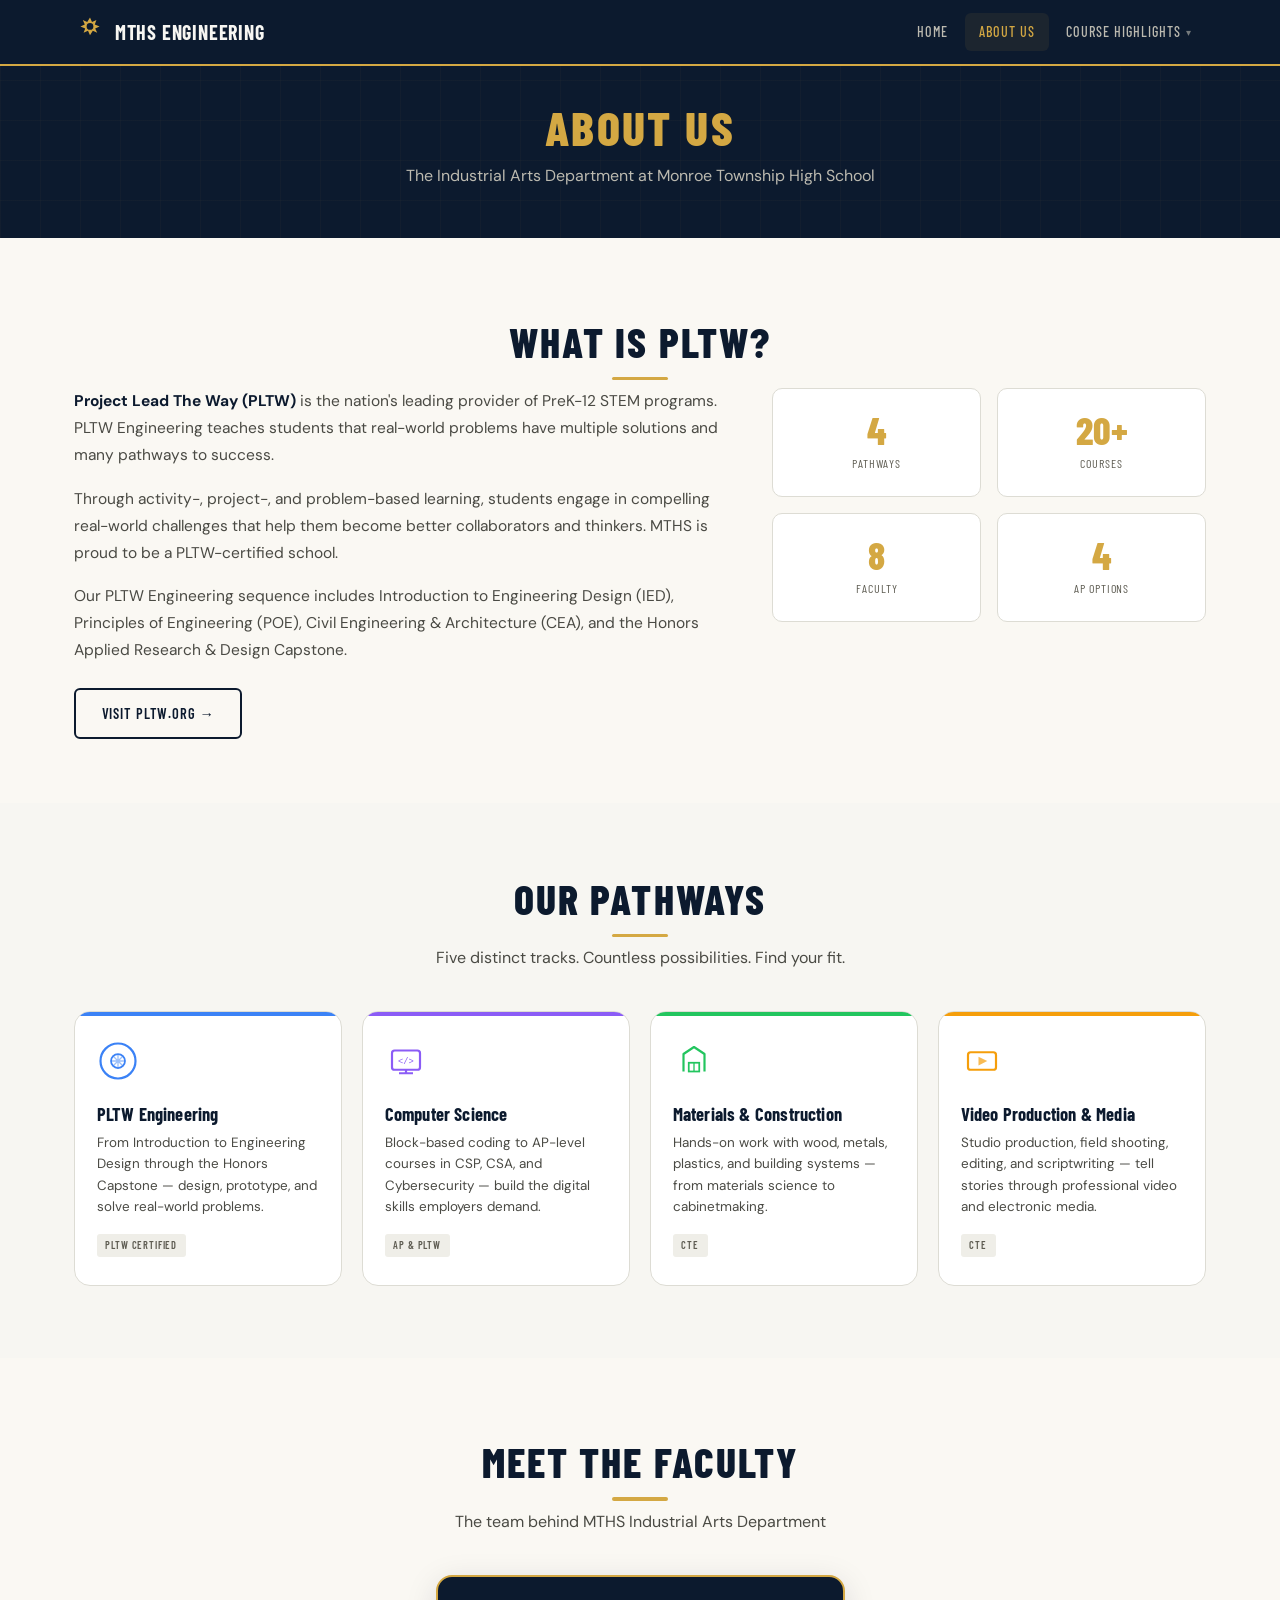
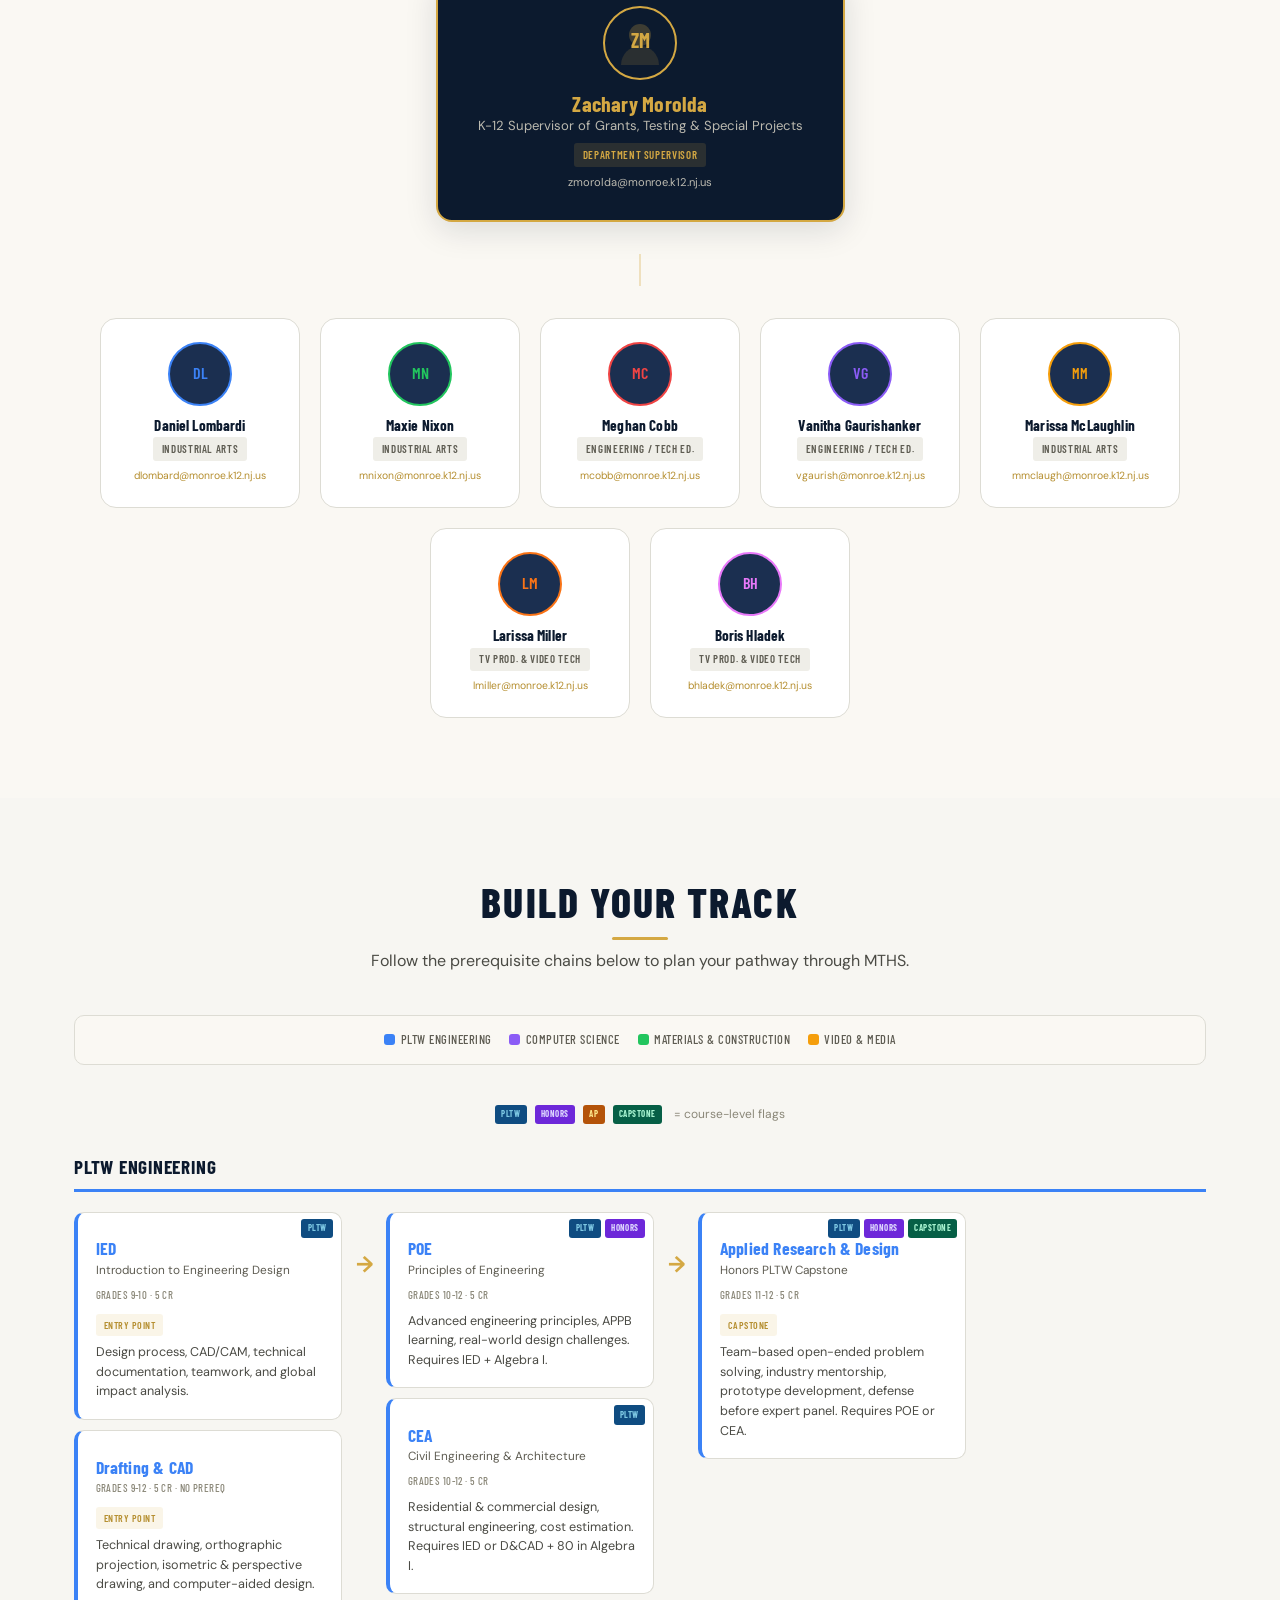
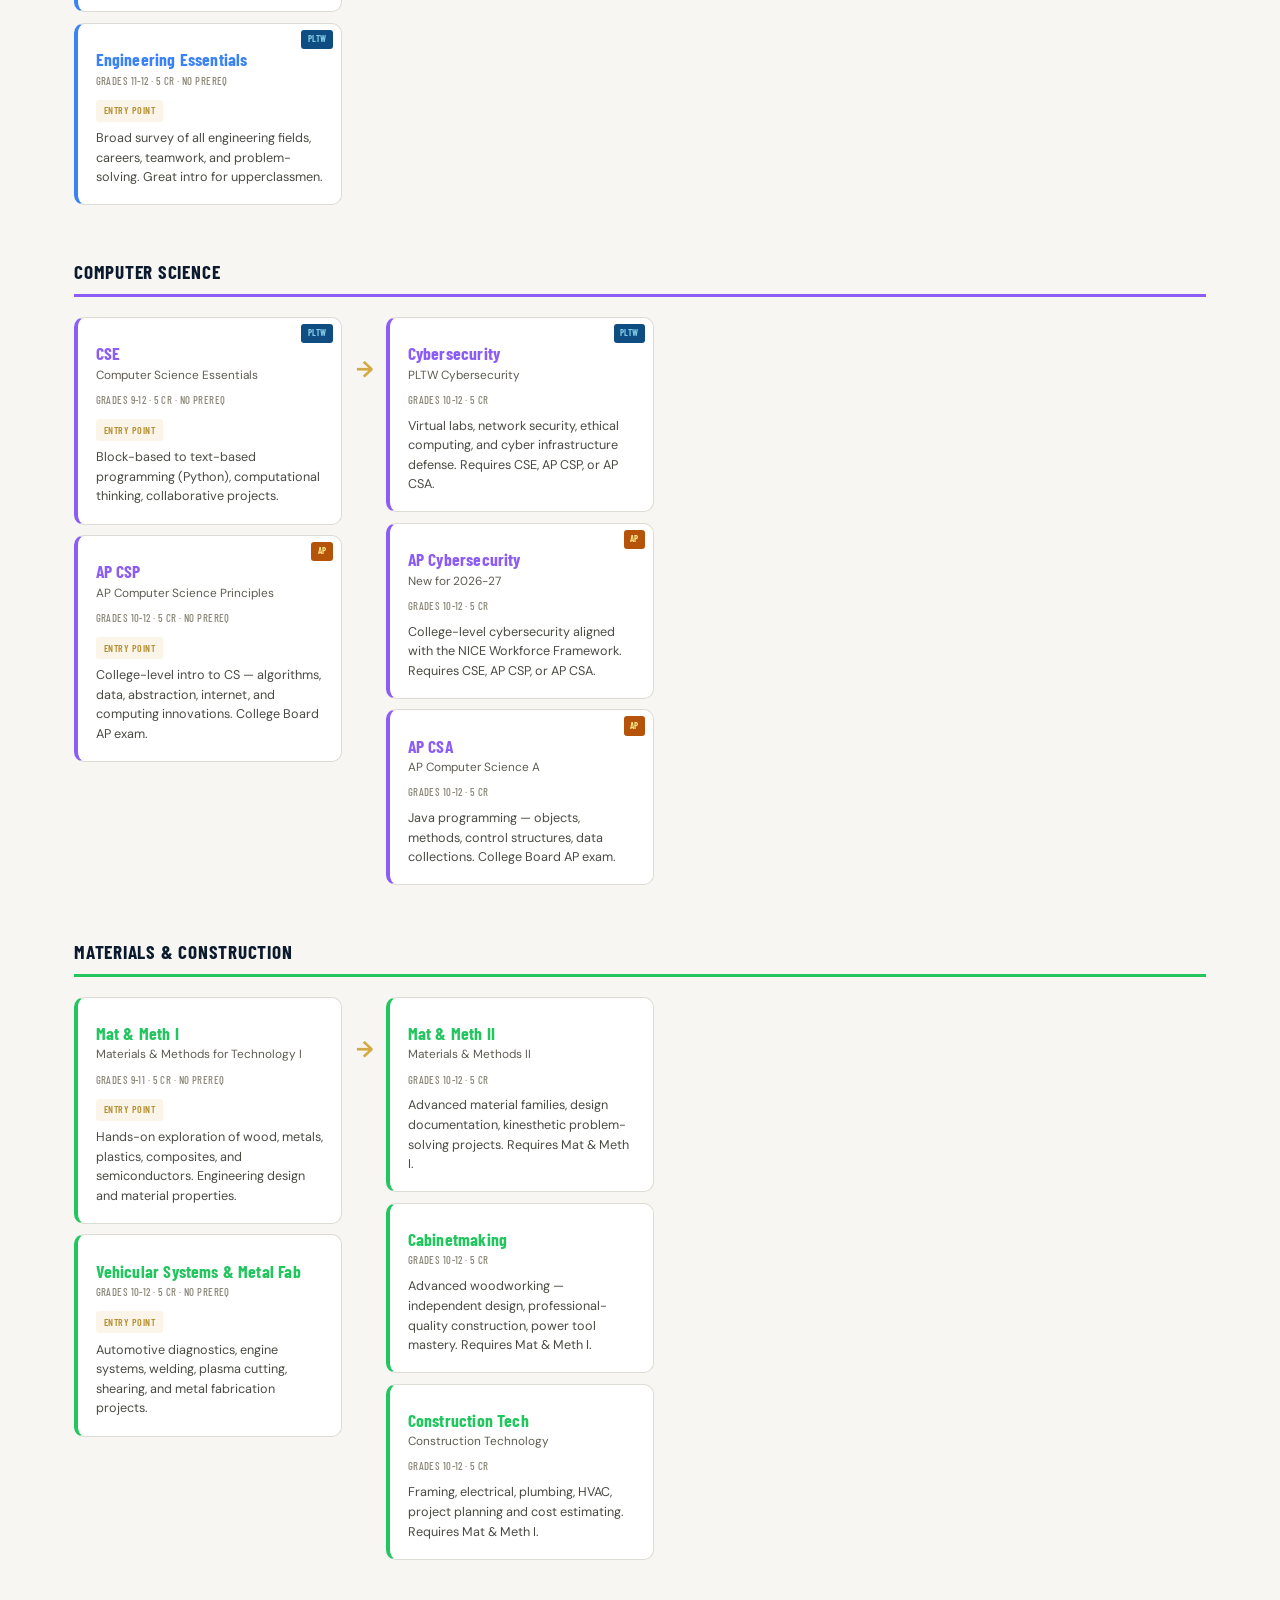
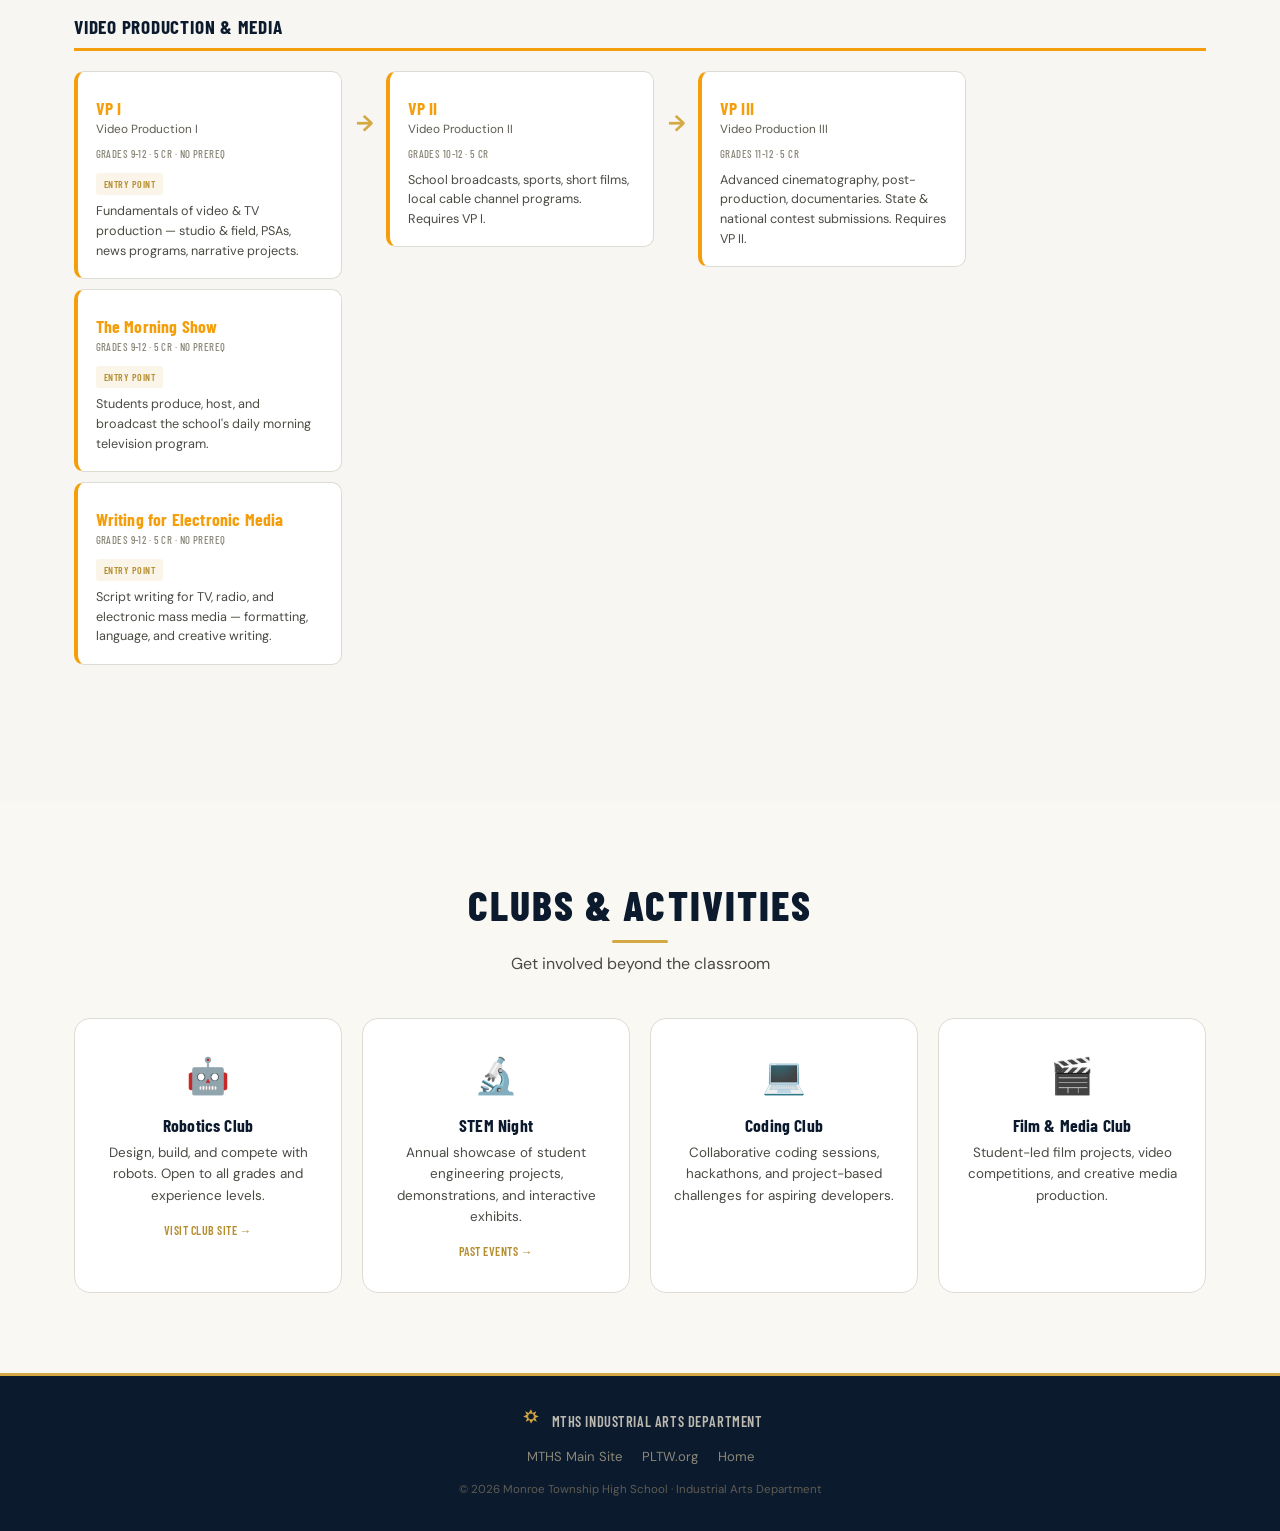
==== about.html @ e0f04384 "Initial upload of Industrial Arts website files Added base HTML pages, CSS styling, and JavaScript f" ====
<!--
═══════════════════════════════════════════════════════════════════
FILE: about.html
PAGE: About Us (Department Information Subpage)
SITE: MTHS Industrial Arts Department

WHAT THIS PAGE CONTAINS:
1. Navigation bar (shared with index.html)
2. Page header banner ("About Us" title on navy background)
3. What is PLTW? — explainer text + 4 stat cards
4. Our Pathways — 4 pathway overview cards
5. Meet the Faculty — supervisor + 7 teachers with emails
6. Build Your Track — course prerequisite flowcharts by pathway
7. Clubs & Activities — 4 club cards with external links
8. Footer (shared with index.html)

CONNECTED FILES:
- style.css — All visual styling
- script.js — Nav toggle, scroll reveal animations
- index.html — Home page (linked from nav)

FACULTY INFO:
Names, titles, and emails are real school staff data.
Avatar initials and border colors are assigned per person.
Zachary Morolda is the department supervisor (top card).

COURSE INFORMATION:
Sourced from the MTHS 2026-27 Program of Studies document.
Organized into 4 pathways: PLTW Engineering, Computer Science,
Materials & Construction, and Video Production & Media.
Each card shows flags (PLTW/Honors/AP/Capstone) at top-right
and "Entry Point" labels inline for introductory courses.
═══════════════════════════════════════════════════════════════════
-->
<!DOCTYPE html>
<html lang="en">
<head>
    <meta charset="UTF-8">
    <meta name="viewport" content="width=device-width, initial-scale=1.0">
    <title>About Us — MTHS Engineering</title>
    <link rel="preconnect" href="https://fonts.googleapis.com">
    <link rel="preconnect" href="https://fonts.gstatic.com" crossorigin>
    <link href="https://fonts.googleapis.com/css2?family=Barlow+Condensed:wght@300;400;500;600;700;800&family=DM+Sans:ital,wght@0,300;0,400;0,500;0,600;0,700;1,400&display=swap" rel="stylesheet">
    <link rel="stylesheet" href="style.css">
</head>
<body>

    <!-- ═══════════ NAVIGATION (same structure as index.html) ═══════════
         "About Us" link has the .active class on this page.
         ════════════════════════════════════════════════════════════════ -->
    <nav class="main-nav" id="navbar">
        <div class="nav-inner">
            <a href="index.html" class="nav-brand">
                <svg class="nav-gear" viewBox="0 0 40 40" width="32" height="32">
                    <path d="M20 2l2.5 5.5 5.5-2.5-2 5.5L32 13l-5.5 2.5L29 21l-5.5-2.5L20 24l-2.5-5.5L12 21l2-5.5L8 13l5.5-2.5L11 5l5.5 2.5z" fill="#d4a843"/>
                    <circle cx="20" cy="13" r="5" fill="#0c1a2e" stroke="#d4a843" stroke-width="1.5"/>
                </svg>
                <span>MTHS Engineering</span>
            </a>
            <div class="nav-links" id="navLinks">
                <a href="index.html" class="nav-link">Home</a>
                <a href="about.html" class="nav-link active">About Us</a>
                <div class="nav-dropdown" id="courseDropdown">
                    <span class="nav-link nav-dropdown-toggle" id="courseDropdownToggle">Course Highlights</span>
                    <div class="nav-dropdown-menu">
                        <div class="nav-dropdown-menu-inner">
                            <a href="ied.html"><div class="dd-icon">IED</div><div class="dd-text"><span>Intro to Engineering Design</span><span>PLTW &middot; Grades 9-10</span></div></a>
                            <a href="poe.html"><div class="dd-icon">POE</div><div class="dd-text"><span>Principles of Engineering</span><span>PLTW &middot; Honors &middot; Grades 10-12</span></div></a>
                            <a href="capstone.html"><div class="dd-icon">CAP</div><div class="dd-text"><span>PLTW Capstone</span><span>Honors &middot; Capstone &middot; Grades 11-12</span></div></a>
                            <a href="apcsp.html"><div class="dd-icon">CSP</div><div class="dd-text"><span>AP Computer Science Principles</span><span>AP &middot; No Prereq &middot; Grades 10-12</span></div></a>
                            <a href="apcyber.html"><div class="dd-icon">CYB</div><div class="dd-text"><span>AP Cybersecurity</span><span>AP &middot; New 2026-27 &middot; Grades 10-12</span></div></a>
                            <a href="vehicular.html"><div class="dd-icon">VEH</div><div class="dd-text"><span>Vehicular Systems &amp; Metal Fab</span><span>No Prereq &middot; Grades 10-12</span></div></a>
                            <a href="morning.html"><div class="dd-icon">TMS</div><div class="dd-text"><span>The Morning Show</span><span>No Prereq &middot; Grades 9-12</span></div></a>
                        </div>
                    </div>
                </div>
            </div>
            <button class="hamburger" id="hamburger" aria-label="Toggle menu">
                <span></span><span></span><span></span>
            </button>
        </div>
    </nav>

    <!-- ═══════════ PAGE HEADER ═══════════
         Navy banner with "About Us" title in gold.
         Blueprint grid texture matches the hero section on index.html.
         padding-top:100px accounts for the fixed navbar height.
         ════════════════════════════════════════════════════════════ -->
    <header class="page-header">
        <h1>About Us</h1>
        <p>The Industrial Arts Department at Monroe Township High School</p>
    </header>

    <!-- ═══════════ WHAT IS PLTW? ═══════════
         Two-column layout:
         - Left: 3 paragraphs explaining PLTW + link to pltw.org
         - Right: 4 stat cards (Pathways, Courses, Faculty, AP Options)
         The stats are manually set — update numbers if offerings change.
         ════════════════════════════════════════════════════════════ -->
    <section class="pltw-section" id="pltw">
        <div class="container">
            <h2 class="section-title">What Is PLTW?</h2>
            <div class="pltw-grid">
                <div class="pltw-text">
                    <p><strong>Project Lead The Way (PLTW)</strong> is the nation's leading provider of PreK-12 STEM programs. PLTW Engineering teaches students that real-world problems have multiple solutions and many pathways to success.</p>
                    <p>Through activity-, project-, and problem-based learning, students engage in compelling real-world challenges that help them become better collaborators and thinkers. MTHS is proud to be a PLTW-certified school.</p>
                    <p>Our PLTW Engineering sequence includes Introduction to Engineering Design (IED), Principles of Engineering (POE), Civil Engineering &amp; Architecture (CEA), and the Honors Applied Research &amp; Design Capstone.</p>
                    <a href="https://www.pltw.org" target="_blank" rel="noopener" class="btn btn-outline-dark" style="margin-top:.5rem">Visit PLTW.org →</a>
                </div>
                <div class="pltw-stats">
                    <div class="stat-card"><div class="stat-number">4</div><div class="stat-label">Pathways</div></div>
                    <div class="stat-card"><div class="stat-number">20+</div><div class="stat-label">Courses</div></div>
                    <div class="stat-card"><div class="stat-number">8</div><div class="stat-label">Faculty</div></div>
                    <div class="stat-card"><div class="stat-number">4</div><div class="stat-label">AP Options</div></div>
                </div>
            </div>
        </div>
    </section>

    <!-- ═══════════ PATHWAYS OVERVIEW ═══════════
         4 cards showing the department's pathway areas.
         Each card has a colored top-border, SVG icon, short description,
         and a tag (PLTW Certified, AP & PLTW, CTE).
         The standalone pathway card was removed — those courses now
         live inside their respective pathway tracks below.
         ════════════════════════════════════════════════════════════ -->
    <section class="pathways-section" id="pathways">
        <div class="container">
            <h2 class="section-title">Our Pathways</h2>
            <p class="section-desc">Five distinct tracks. Countless possibilities. Find your fit.</p>
            <div class="pathway-grid">
                <div class="pathway-card pathway-engineering">
                    <div class="pathway-icon"><svg viewBox="0 0 48 48" width="42" height="42"><circle cx="24" cy="24" r="20" fill="none" stroke="currentColor" stroke-width="2.5"/><path d="M16 24h16M24 16v16M18 18l12 12M30 18L18 30" stroke="currentColor" stroke-width="1.5" opacity=".5"/><circle cx="24" cy="24" r="8" fill="none" stroke="currentColor" stroke-width="2"/></svg></div>
                    <h3>PLTW Engineering</h3>
                    <p>From Introduction to Engineering Design through the Honors Capstone — design, prototype, and solve real-world problems.</p>
                    <span class="pathway-tag">PLTW Certified</span>
                </div>
                <div class="pathway-card pathway-cs">
                    <div class="pathway-icon"><svg viewBox="0 0 48 48" width="42" height="42"><rect x="8" y="12" width="32" height="22" rx="3" fill="none" stroke="currentColor" stroke-width="2.5"/><line x1="16" y1="38" x2="32" y2="38" stroke="currentColor" stroke-width="2.5"/><line x1="24" y1="34" x2="24" y2="38" stroke="currentColor" stroke-width="2.5"/><text x="24" y="27" text-anchor="middle" font-size="10" font-family="monospace" fill="currentColor">&lt;/&gt;</text></svg></div>
                    <h3>Computer Science</h3>
                    <p>Block-based coding to AP-level courses in CSP, CSA, and Cybersecurity — build the digital skills employers demand.</p>
                    <span class="pathway-tag">AP &amp; PLTW</span>
                </div>
                <div class="pathway-card pathway-materials">
                    <div class="pathway-icon"><svg viewBox="0 0 48 48" width="42" height="42"><path d="M12 36V16l12-8 12 8v20" fill="none" stroke="currentColor" stroke-width="2.5" stroke-linejoin="round"/><rect x="18" y="26" width="12" height="10" fill="none" stroke="currentColor" stroke-width="2"/><line x1="24" y1="26" x2="24" y2="36" stroke="currentColor" stroke-width="1.5"/></svg></div>
                    <h3>Materials &amp; Construction</h3>
                    <p>Hands-on work with wood, metals, plastics, and building systems — from materials science to cabinetmaking.</p>
                    <span class="pathway-tag">CTE</span>
                </div>
                <div class="pathway-card pathway-media">
                    <div class="pathway-icon"><svg viewBox="0 0 48 48" width="42" height="42"><rect x="8" y="14" width="32" height="20" rx="3" fill="none" stroke="currentColor" stroke-width="2.5"/><polygon points="20,19 20,29 30,24" fill="currentColor" opacity=".7"/></svg></div>
                    <h3>Video Production &amp; Media</h3>
                    <p>Studio production, field shooting, editing, and scriptwriting — tell stories through professional video and electronic media.</p>
                    <span class="pathway-tag">CTE</span>
                </div>
            </div>
        </div>
    </section>

    <!-- ═══════════ MEET THE FACULTY ═══════════
         Faculty "tree" layout:
         - TOP: Zachary Morolda (Department Supervisor) in a large navy card
         - CONNECTOR: Gold vertical line
         - BOTTOM: 7 teachers in a flex-wrap grid (4 top row, 3 bottom centered)
         
         Each teacher card shows:
         - SVG circle avatar with initials (colored border per person)
         - Full name
         - Teaching area badge (Industrial Arts, Engineering/Tech Ed, etc.)
         - Clickable email address
         
         TO UPDATE: Change the <h3>, faculty-teaches text, email href,
         and avatar initials/stroke color for each teacher card.
         ════════════════════════════════════════════════════════════ -->
    <section class="faculty-section" id="faculty">
        <div class="container">
            <h2 class="section-title">Meet the Faculty</h2>
            <p class="section-desc">The team behind MTHS Industrial Arts Department</p>
            <div class="faculty-tree">
                <div class="faculty-card faculty-lead">
                    <div class="faculty-avatar"><svg viewBox="0 0 76 76" width="76" height="76"><circle cx="38" cy="38" r="36" fill="#0c1a2e" stroke="#d4a843" stroke-width="2"/><circle cx="38" cy="30" r="11" fill="#d4a843" opacity=".25"/><path d="M19 60a19 19 0 0 1 38 0" fill="#d4a843" opacity=".15"/><text x="38" y="43" text-anchor="middle" font-size="20" font-family="Barlow Condensed" font-weight="700" fill="#d4a843">ZM</text></svg></div>
                    <h3>Zachary Morolda</h3>
                    <span class="faculty-role">K-12 Supervisor of Grants, Testing &amp; Special Projects</span>
                    <span class="faculty-teaches">Department Supervisor</span>
                    <a href="mailto:zmorolda@monroe.k12.nj.us" class="faculty-email">zmorolda@monroe.k12.nj.us</a>
                </div>
                <div class="faculty-connector"></div>
                <div class="faculty-grid">
                    <div class="faculty-card">
                        <div class="faculty-avatar"><svg viewBox="0 0 66 66" width="66" height="66"><circle cx="33" cy="33" r="31" fill="#1b2f50" stroke="#3b82f6" stroke-width="2"/><text x="33" y="38" text-anchor="middle" font-size="16" font-family="Barlow Condensed" font-weight="600" fill="#3b82f6">DL</text></svg></div>
                        <h3>Daniel Lombardi</h3>
                        <span class="faculty-teaches">Industrial Arts</span>
                        <a href="mailto:dlombard@monroe.k12.nj.us" class="faculty-email">dlombard@monroe.k12.nj.us</a>
                    </div>
                    <div class="faculty-card">
                        <div class="faculty-avatar"><svg viewBox="0 0 66 66" width="66" height="66"><circle cx="33" cy="33" r="31" fill="#1b2f50" stroke="#22c55e" stroke-width="2"/><text x="33" y="38" text-anchor="middle" font-size="16" font-family="Barlow Condensed" font-weight="600" fill="#22c55e">MN</text></svg></div>
                        <h3>Maxie Nixon</h3>
                        <span class="faculty-teaches">Industrial Arts</span>
                        <a href="mailto:mnixon@monroe.k12.nj.us" class="faculty-email">mnixon@monroe.k12.nj.us</a>
                    </div>
                    <div class="faculty-card">
                        <div class="faculty-avatar"><svg viewBox="0 0 66 66" width="66" height="66"><circle cx="33" cy="33" r="31" fill="#1b2f50" stroke="#ef4444" stroke-width="2"/><text x="33" y="38" text-anchor="middle" font-size="16" font-family="Barlow Condensed" font-weight="600" fill="#ef4444">MC</text></svg></div>
                        <h3>Meghan Cobb</h3>
                        <span class="faculty-teaches">Engineering / Tech Ed.</span>
                        <a href="mailto:mcobb@monroe.k12.nj.us" class="faculty-email">mcobb@monroe.k12.nj.us</a>
                    </div>
                    <div class="faculty-card">
                        <div class="faculty-avatar"><svg viewBox="0 0 66 66" width="66" height="66"><circle cx="33" cy="33" r="31" fill="#1b2f50" stroke="#8b5cf6" stroke-width="2"/><text x="33" y="38" text-anchor="middle" font-size="16" font-family="Barlow Condensed" font-weight="600" fill="#8b5cf6">VG</text></svg></div>
                        <h3>Vanitha Gaurishanker</h3>
                        <span class="faculty-teaches">Engineering / Tech Ed.</span>
                        <a href="mailto:vgaurish@monroe.k12.nj.us" class="faculty-email">vgaurish@monroe.k12.nj.us</a>
                    </div>
                    <div class="faculty-card">
                        <div class="faculty-avatar"><svg viewBox="0 0 66 66" width="66" height="66"><circle cx="33" cy="33" r="31" fill="#1b2f50" stroke="#f59e0b" stroke-width="2"/><text x="33" y="38" text-anchor="middle" font-size="14" font-family="Barlow Condensed" font-weight="600" fill="#f59e0b">MM</text></svg></div>
                        <h3>Marissa McLaughlin</h3>
                        <span class="faculty-teaches">Industrial Arts</span>
                        <a href="mailto:mmclaugh@monroe.k12.nj.us" class="faculty-email">mmclaugh@monroe.k12.nj.us</a>
                    </div>
                    <div class="faculty-card">
                        <div class="faculty-avatar"><svg viewBox="0 0 66 66" width="66" height="66"><circle cx="33" cy="33" r="31" fill="#1b2f50" stroke="#f97316" stroke-width="2"/><text x="33" y="38" text-anchor="middle" font-size="16" font-family="Barlow Condensed" font-weight="600" fill="#f97316">LM</text></svg></div>
                        <h3>Larissa Miller</h3>
                        <span class="faculty-teaches">TV Prod. &amp; Video Tech</span>
                        <a href="mailto:lmiller@monroe.k12.nj.us" class="faculty-email">lmiller@monroe.k12.nj.us</a>
                    </div>
                    <div class="faculty-card">
                        <div class="faculty-avatar"><svg viewBox="0 0 66 66" width="66" height="66"><circle cx="33" cy="33" r="31" fill="#1b2f50" stroke="#e879f9" stroke-width="2"/><text x="33" y="38" text-anchor="middle" font-size="16" font-family="Barlow Condensed" font-weight="600" fill="#e879f9">BH</text></svg></div>
                        <h3>Boris Hladek</h3>
                        <span class="faculty-teaches">TV Prod. &amp; Video Tech</span>
                        <a href="mailto:bhladek@monroe.k12.nj.us" class="faculty-email">bhladek@monroe.k12.nj.us</a>
                    </div>
                </div>
            </div>
        </div>
    </section>

    <!-- ═══════════ CLASSES / BUILD YOUR TRACK ═══════════
         Course prerequisite flowcharts organized by pathway.
         
         STRUCTURE PER PATHWAY:
         .track-section > .track-title + .track-flow
         Inside .track-flow: course-cards and flow-arrows (→) arranged
         left-to-right showing the prerequisite chain.
         .course-card-group stacks multiple cards vertically when
         several courses branch from the same prerequisite.
         
         CARD ANATOMY:
         - .cc-flags (top-right): PLTW / Honors / AP / Capstone badges
         - h4: Course abbreviation (IED, POE, CSE, etc.)
         - .cc-full: Full course name
         - .cc-meta: Grade level, credits, prerequisite info
         - .cc-level: "Entry Point" or "Capstone" inline label
         - .cc-desc: Course description paragraph
         
         COLOR CODING:
         .cc-blue = PLTW Engineering pathway
         .cc-purple = Computer Science pathway
         .cc-green = Materials & Construction pathway
         .cc-orange = Video & Media pathway
         
         IMPORTANT NOTES:
         - AP CSP is listed as an Entry Point (no prereq required)
         - Drafting & CAD and Engineering Essentials are in the
           Engineering pathway as no-prereq entry points
         - Vehicular Systems is in Materials & Construction as no-prereq
         - Morning Show and Writing for Electronic Media are in Video
         
         LEGEND: The flag-legend div at the top explains the badge colors.
         FLOWCHART LEGEND: Shows pathway color coding.
         ════════════════════════════════════════════════════════════ -->
    <section class="classes-section" id="classes">
        <div class="container">
            <h2 class="section-title">Build Your Track</h2>
            <p class="section-desc">Follow the prerequisite chains below to plan your pathway through MTHS.</p>

            <div class="flowchart-legend">
                <span class="legend-item"><span class="legend-dot" style="background:var(--accent-blue)"></span> PLTW Engineering</span>
                <span class="legend-item"><span class="legend-dot" style="background:var(--accent-purple)"></span> Computer Science</span>
                <span class="legend-item"><span class="legend-dot" style="background:var(--accent-green)"></span> Materials &amp; Construction</span>
                <span class="legend-item"><span class="legend-dot" style="background:var(--accent-orange)"></span> Video &amp; Media</span>
            </div>
            <div class="flag-legend">
                <span class="flag flag-pltw">PLTW</span>
                <span class="flag flag-honors">Honors</span>
                <span class="flag flag-ap">AP</span>
                <span class="flag flag-capstone">Capstone</span>
                <span style="font-size:.75rem;color:var(--gray-400);margin-left:.25rem">= course-level flags</span>
            </div>

            <!-- ──── PLTW ENGINEERING ──── -->
            <div class="track-section">
                <h3 class="track-title" style="border-color:var(--accent-blue)">PLTW Engineering</h3>
                <div class="track-flow">
                    <div class="course-card-group">
                        <div class="course-card cc-blue">
                            <div class="cc-flags"><span class="flag flag-pltw">PLTW</span></div>
                            <h4>IED</h4>
                            <span class="cc-full">Introduction to Engineering Design</span>
                            <span class="cc-meta">Grades 9-10 &middot; 5 Cr</span>
                            <span class="cc-level cc-level-entry">Entry Point</span>
                            <p class="cc-desc">Design process, CAD/CAM, technical documentation, teamwork, and global impact analysis.</p>
                        </div>
                        <div class="course-card cc-blue">
                            <h4>Drafting &amp; CAD</h4>
                            <span class="cc-meta">Grades 9-12 &middot; 5 Cr &middot; No Prereq</span>
                            <span class="cc-level cc-level-entry">Entry Point</span>
                            <p class="cc-desc">Technical drawing, orthographic projection, isometric &amp; perspective drawing, and computer-aided design.</p>
                        </div>
                        <div class="course-card cc-blue">
                            <div class="cc-flags"><span class="flag flag-pltw">PLTW</span></div>
                            <h4>Engineering Essentials</h4>
                            <span class="cc-meta">Grades 11-12 &middot; 5 Cr &middot; No Prereq</span>
                            <span class="cc-level cc-level-entry">Entry Point</span>
                            <p class="cc-desc">Broad survey of all engineering fields, careers, teamwork, and problem-solving. Great intro for upperclassmen.</p>
                        </div>
                    </div>
                    <div class="flow-arrow">&rarr;</div>
                    <div class="course-card-group">
                        <div class="course-card cc-blue">
                            <div class="cc-flags"><span class="flag flag-pltw">PLTW</span><span class="flag flag-honors">Honors</span></div>
                            <h4>POE</h4>
                            <span class="cc-full">Principles of Engineering</span>
                            <span class="cc-meta">Grades 10-12 &middot; 5 Cr</span>
                            <p class="cc-desc">Advanced engineering principles, APPB learning, real-world design challenges. Requires IED + Algebra I.</p>
                        </div>
                        <div class="course-card cc-blue">
                            <div class="cc-flags"><span class="flag flag-pltw">PLTW</span></div>
                            <h4>CEA</h4>
                            <span class="cc-full">Civil Engineering &amp; Architecture</span>
                            <span class="cc-meta">Grades 10-12 &middot; 5 Cr</span>
                            <p class="cc-desc">Residential &amp; commercial design, structural engineering, cost estimation. Requires IED or D&amp;CAD + 80 in Algebra I.</p>
                        </div>
                    </div>
                    <div class="flow-arrow">&rarr;</div>
                    <div class="course-card cc-blue">
                        <div class="cc-flags"><span class="flag flag-pltw">PLTW</span><span class="flag flag-honors">Honors</span><span class="flag flag-capstone">Capstone</span></div>
                        <h4>Applied Research &amp; Design</h4>
                        <span class="cc-full">Honors PLTW Capstone</span>
                        <span class="cc-meta">Grades 11-12 &middot; 5 Cr</span>
                        <span class="cc-level cc-level-entry">Capstone</span>
                        <p class="cc-desc">Team-based open-ended problem solving, industry mentorship, prototype development, defense before expert panel. Requires POE or CEA.</p>
                    </div>
                </div>
            </div>

            <!-- ──── COMPUTER SCIENCE ──── -->
            <div class="track-section">
                <h3 class="track-title" style="border-color:var(--accent-purple)">Computer Science</h3>
                <div class="track-flow">
                    <div class="course-card-group">
                        <div class="course-card cc-purple">
                            <div class="cc-flags"><span class="flag flag-pltw">PLTW</span></div>
                            <h4>CSE</h4>
                            <span class="cc-full">Computer Science Essentials</span>
                            <span class="cc-meta">Grades 9-12 &middot; 5 Cr &middot; No Prereq</span>
                            <span class="cc-level cc-level-entry">Entry Point</span>
                            <p class="cc-desc">Block-based to text-based programming (Python), computational thinking, collaborative projects.</p>
                        </div>
                        <div class="course-card cc-purple">
                            <div class="cc-flags"><span class="flag flag-ap">AP</span></div>
                            <h4>AP CSP</h4>
                            <span class="cc-full">AP Computer Science Principles</span>
                            <span class="cc-meta">Grades 10-12 &middot; 5 Cr &middot; No Prereq</span>
                            <span class="cc-level cc-level-entry">Entry Point</span>
                            <p class="cc-desc">College-level intro to CS — algorithms, data, abstraction, internet, and computing innovations. College Board AP exam.</p>
                        </div>
                    </div>
                    <div class="flow-arrow">&rarr;</div>
                    <div class="course-card-group">
                        <div class="course-card cc-purple">
                            <div class="cc-flags"><span class="flag flag-pltw">PLTW</span></div>
                            <h4>Cybersecurity</h4>
                            <span class="cc-full">PLTW Cybersecurity</span>
                            <span class="cc-meta">Grades 10-12 &middot; 5 Cr</span>
                            <p class="cc-desc">Virtual labs, network security, ethical computing, and cyber infrastructure defense. Requires CSE, AP CSP, or AP CSA.</p>
                        </div>
                        <div class="course-card cc-purple">
                            <div class="cc-flags"><span class="flag flag-ap">AP</span></div>
                            <h4>AP Cybersecurity</h4>
                            <span class="cc-full">New for 2026-27</span>
                            <span class="cc-meta">Grades 10-12 &middot; 5 Cr</span>
                            <p class="cc-desc">College-level cybersecurity aligned with the NICE Workforce Framework. Requires CSE, AP CSP, or AP CSA.</p>
                        </div>
                        <div class="course-card cc-purple">
                            <div class="cc-flags"><span class="flag flag-ap">AP</span></div>
                            <h4>AP CSA</h4>
                            <span class="cc-full">AP Computer Science A</span>
                            <span class="cc-meta">Grades 10-12 &middot; 5 Cr</span>
                            <p class="cc-desc">Java programming — objects, methods, control structures, data collections. College Board AP exam.</p>
                        </div>
                    </div>
                </div>
            </div>

            <!-- ──── MATERIALS & CONSTRUCTION ──── -->
            <div class="track-section">
                <h3 class="track-title" style="border-color:var(--accent-green)">Materials &amp; Construction</h3>
                <div class="track-flow">
                    <div class="course-card-group">
                        <div class="course-card cc-green">
                            <h4>Mat &amp; Meth I</h4>
                            <span class="cc-full">Materials &amp; Methods for Technology I</span>
                            <span class="cc-meta">Grades 9-11 &middot; 5 Cr &middot; No Prereq</span>
                            <span class="cc-level cc-level-entry">Entry Point</span>
                            <p class="cc-desc">Hands-on exploration of wood, metals, plastics, composites, and semiconductors. Engineering design and material properties.</p>
                        </div>
                        <div class="course-card cc-green">
                            <h4>Vehicular Systems &amp; Metal Fab</h4>
                            <span class="cc-meta">Grades 10-12 &middot; 5 Cr &middot; No Prereq</span>
                            <span class="cc-level cc-level-entry">Entry Point</span>
                            <p class="cc-desc">Automotive diagnostics, engine systems, welding, plasma cutting, shearing, and metal fabrication projects.</p>
                        </div>
                    </div>
                    <div class="flow-arrow">&rarr;</div>
                    <div class="course-card-group">
                        <div class="course-card cc-green">
                            <h4>Mat &amp; Meth II</h4>
                            <span class="cc-full">Materials &amp; Methods II</span>
                            <span class="cc-meta">Grades 10-12 &middot; 5 Cr</span>
                            <p class="cc-desc">Advanced material families, design documentation, kinesthetic problem-solving projects. Requires Mat &amp; Meth I.</p>
                        </div>
                        <div class="course-card cc-green">
                            <h4>Cabinetmaking</h4>
                            <span class="cc-meta">Grades 10-12 &middot; 5 Cr</span>
                            <p class="cc-desc">Advanced woodworking — independent design, professional-quality construction, power tool mastery. Requires Mat &amp; Meth I.</p>
                        </div>
                        <div class="course-card cc-green">
                            <h4>Construction Tech</h4>
                            <span class="cc-full">Construction Technology</span>
                            <span class="cc-meta">Grades 10-12 &middot; 5 Cr</span>
                            <p class="cc-desc">Framing, electrical, plumbing, HVAC, project planning and cost estimating. Requires Mat &amp; Meth I.</p>
                        </div>
                    </div>
                </div>
            </div>

            <!-- ──── VIDEO & MEDIA ──── -->
            <div class="track-section">
                <h3 class="track-title" style="border-color:var(--accent-orange)">Video Production &amp; Media</h3>
                <div class="track-flow">
                    <div class="course-card-group">
                        <div class="course-card cc-orange">
                            <h4>VP I</h4>
                            <span class="cc-full">Video Production I</span>
                            <span class="cc-meta">Grades 9-12 &middot; 5 Cr &middot; No Prereq</span>
                            <span class="cc-level cc-level-entry">Entry Point</span>
                            <p class="cc-desc">Fundamentals of video &amp; TV production — studio &amp; field, PSAs, news programs, narrative projects.</p>
                        </div>
                        <div class="course-card cc-orange">
                            <h4>The Morning Show</h4>
                            <span class="cc-meta">Grades 9-12 &middot; 5 Cr &middot; No Prereq</span>
                            <span class="cc-level cc-level-entry">Entry Point</span>
                            <p class="cc-desc">Students produce, host, and broadcast the school's daily morning television program.</p>
                        </div>
                        <div class="course-card cc-orange">
                            <h4>Writing for Electronic Media</h4>
                            <span class="cc-meta">Grades 9-12 &middot; 5 Cr &middot; No Prereq</span>
                            <span class="cc-level cc-level-entry">Entry Point</span>
                            <p class="cc-desc">Script writing for TV, radio, and electronic mass media — formatting, language, and creative writing.</p>
                        </div>
                    </div>
                    <div class="flow-arrow">&rarr;</div>
                    <div class="course-card-group">
                        <div class="course-card cc-orange">
                            <h4>VP II</h4>
                            <span class="cc-full">Video Production II</span>
                            <span class="cc-meta">Grades 10-12 &middot; 5 Cr</span>
                            <p class="cc-desc">School broadcasts, sports, short films, local cable channel programs. Requires VP I.</p>
                        </div>
                    </div>
                    <div class="flow-arrow">&rarr;</div>
                    <div class="course-card cc-orange">
                        <h4>VP III</h4>
                        <span class="cc-full">Video Production III</span>
                        <span class="cc-meta">Grades 11-12 &middot; 5 Cr</span>
                        <p class="cc-desc">Advanced cinematography, post-production, documentaries. State &amp; national contest submissions. Requires VP II.</p>
                    </div>
                </div>
            </div>

        </div>
    </section>


    <!-- ═══════════ CLUBS & ACTIVITIES ═══════════
         Grid of 4 club cards:
         - Robotics Club (with external link to Google Sites page)
         - STEM Night (with external link to past events page)
         - Coding Club (placeholder — no external link yet)
         - Film & Media Club (placeholder — no external link yet)
         
         TO ADD A NEW CLUB: Copy an existing .club-card div, change the
         emoji icon, name, description, and add a .club-link if applicable.
         ════════════════════════════════════════════════════════════ -->
    <section class="clubs-section" id="clubs">
        <div class="container">
            <h2 class="section-title">Clubs &amp; Activities</h2>
            <p class="section-desc">Get involved beyond the classroom</p>
            <div class="clubs-grid">
                <div class="club-card"><div class="club-icon">🤖</div><h3>Robotics Club</h3><p>Design, build, and compete with robots. Open to all grades and experience levels.</p><a href="https://sites.google.com/monroe.k12.nj.us/mths-robotics-club/home" target="_blank" rel="noopener" class="club-link">Visit Club Site →</a></div>
                <div class="club-card"><div class="club-icon">🔬</div><h3>STEM Night</h3><p>Annual showcase of student engineering projects, demonstrations, and interactive exhibits.</p><a href="https://sites.google.com/students.monroe.k12.nj.us/pltwstemnight/home" target="_blank" rel="noopener" class="club-link">Past Events →</a></div>
                <div class="club-card"><div class="club-icon">💻</div><h3>Coding Club</h3><p>Collaborative coding sessions, hackathons, and project-based challenges for aspiring developers.</p></div>
                <div class="club-card"><div class="club-icon">🎬</div><h3>Film &amp; Media Club</h3><p>Student-led film projects, video competitions, and creative media production.</p></div>
            </div>
        </div>
    </section>

    <!-- ═══════════ FOOTER (same structure as index.html) ═══════════ -->
    <footer class="site-footer">
        <div class="container">
            <div class="footer-inner">
                <div class="footer-brand">
                    <svg viewBox="0 0 40 40" width="26" height="26"><path d="M20 2l2.5 5.5 5.5-2.5-2 5.5L32 13l-5.5 2.5L29 21l-5.5-2.5L20 24l-2.5-5.5L12 21l2-5.5L8 13l5.5-2.5L11 5l5.5 2.5z" fill="#d4a843"/><circle cx="20" cy="13" r="5" fill="#0c1a2e" stroke="#d4a843" stroke-width="1"/></svg>
                    <span>MTHS Industrial Arts Department</span>
                </div>
                <div class="footer-links">
                    <a href="https://www.monroe.k12.nj.us/mths" target="_blank" rel="noopener">MTHS Main Site</a>
                    <a href="https://www.pltw.org" target="_blank" rel="noopener">PLTW.org</a>
                    <a href="index.html">Home</a>
                </div>
                <p class="footer-copy">&copy; 2026 Monroe Township High School · Industrial Arts Department</p>
            </div>
        </div>
    </footer>

    <script src="script.js"></script>
</body>
</html>
---- style.css ----
/* ═══════════════════════════════════════════════════════════════════
   MTHS Industrial Arts Department — Shared Stylesheet
   ─────────────────────────────────────────────────────────────────
   FILE: style.css
   USED BY: index.html (Home) and about.html (About Us)
   
   DESIGN SYSTEM:
   - Color scheme: Navy blue (#0c1a2e) + Gold (#d4a843) + White (#f7f6f2)
   - Heading font: Barlow Condensed (Google Fonts) — bold, industrial feel
   - Body font: DM Sans (Google Fonts) — clean, modern readability
   - Style: Industrial-utilitarian aesthetic inspired by engineering blueprints
   
   STRUCTURE:
   1. CSS Variables (design tokens — colors, fonts, shadows, radii)
   2. Reset & base typography
   3. Navigation bar (fixed top, responsive hamburger)
   4. Buttons (primary gold, outline variants)
   5. Hero section (image carousel + welcome text)
   6. Events carousel (scrolling event cards)
   7. Testimonials carousel (student voice cards)
   8. About page sections (PLTW, pathways, faculty, courses, clubs)
   9. Page header (subpage banner)
   10. Animations (fadeUp on load)
   11. Responsive breakpoints (900px tablet, 700px mobile)
   ═══════════════════════════════════════════════════════════════════ */

/* ─────────────────────────────────────────────────────────────────
   CSS VARIABLES (Design Tokens)
   All colors, fonts, shadows, and radii are defined here.
   To change the site's color scheme, edit these values.
   ───────────────────────────────────────────────────────────────── */
:root {
    /* PRIMARY COLORS — Navy blues (backgrounds, nav, hero) */
    --navy:        #0c1a2e;
    --navy-mid:    #132240;
    --navy-light:  #1b2f50;
    --navy-surface:#1e344a;
    /* ACCENT COLORS — Gold (highlights, buttons, borders, headings) */
    --gold:        #d4a843;
    --gold-dark:   #b58e2f;
    --gold-light:  #e8c76a;
    --gold-pale:   #f5e6c0;
    /* NEUTRAL COLORS — Whites, creams, grays (backgrounds, text, borders) */
    --white:       #f7f6f2;
    --white-pure:  #ffffff;
    --cream:       #faf8f3;
    --gray-100:    #efeee8;
    --gray-200:    #dddcd4;
    --gray-300:    #bcbab0;
    --gray-400:    #8a8778;
    --gray-500:    #5e5c52;
    --text:        #1a1a18;
    --text-muted:  #4a4a44;
    /* PATHWAY ACCENT COLORS — Used for course cards and pathway indicators */
    --accent-blue:   #3b82f6;   /* PLTW Engineering */
    --accent-purple: #8b5cf6; /* Computer Science */
    --accent-green:  #22c55e;  /* Materials & Construction */
    --accent-orange: #f59e0b; /* Video & Media */
    --accent-red:    #ef4444;    /* Used for faculty avatar borders */
    /* TYPOGRAPHY — loaded from Google Fonts in HTML <head> */
    --font-heading: 'Barlow Condensed', 'Arial Narrow', sans-serif; /* Headings, nav, badges */
    --font-body:    'DM Sans', 'Segoe UI', sans-serif;             /* Body text, paragraphs */
    /* SHADOWS — layered depth for cards, nav, hero */
    --shadow-sm:  0 1px 3px rgba(12,26,46,.06);
    --shadow-md:  0 4px 16px rgba(12,26,46,.09);
    --shadow-lg:  0 8px 32px rgba(12,26,46,.13);
    --shadow-glow:0 0 30px rgba(212,168,67,.15);
    /* BORDER RADII — consistent rounding across components */
    --radius-sm:  6px;
    --radius-md:  10px;
    --radius-lg:  16px;
    /* EASING — smooth Material Design-style transitions */
    --ease: cubic-bezier(.4,0,.2,1);
}

/* ─────────────────────────────────────────────────────────────────
   CSS RESET & BASE STYLES
   Removes default browser margins/padding, sets box-sizing,
   and establishes base typography for the entire site.
   ───────────────────────────────────────────────────────────────── */
*,*::before,*::after{box-sizing:border-box;margin:0;padding:0}
html{scroll-behavior:smooth;scroll-padding-top:72px}
body{font-family:var(--font-body);color:var(--text);background:var(--white);line-height:1.65;-webkit-font-smoothing:antialiased;overflow-x:hidden}
img{max-width:100%;display:block}
a{text-decoration:none;color:inherit}
button{font-family:inherit}

/* Container constrains content to max 1180px and centers it horizontally */
.container{max-width:1180px;margin:0 auto;padding:0 1.5rem}

/* All headings use Barlow Condensed for the industrial feel */
h1,h2,h3,h4{font-family:var(--font-heading);font-weight:700;line-height:1.15;letter-spacing:.01em}

/* Section title: centered uppercase heading with a gold underline bar.
   Used at the top of every major section (Events, Testimonials, PLTW, etc.)
   clamp() makes the font size responsive: min 1.8rem, preferred 3.5vw, max 2.6rem */
.section-title{font-size:clamp(1.8rem,3.5vw,2.6rem);font-weight:800;text-transform:uppercase;letter-spacing:.05em;color:var(--navy);text-align:center;margin-bottom:.5rem}
.section-title::after{content:'';display:block;width:56px;height:3.5px;background:var(--gold);margin:.7rem auto 0;border-radius:2px}
.section-desc{text-align:center;color:var(--text-muted);font-size:1rem;max-width:580px;margin:0 auto 2.5rem}

/* ─────────────────────────────────────────────────────────────────
   NAVIGATION BAR
   Fixed to top of viewport (position:fixed). Navy background with
   gold bottom border. Contains: logo/brand (left), nav links (right),
   and a hamburger button (hidden on desktop, visible on mobile).
   
   .scrolled class is added by JavaScript when user scrolls past 40px,
   which adds a shadow to make the nav feel "elevated."
   ───────────────────────────────────────────────────────────────── */
.main-nav{position:fixed;top:0;left:0;right:0;z-index:1000;background:var(--navy);border-bottom:2px solid var(--gold);transition:box-shadow .3s var(--ease)}
.main-nav.scrolled{box-shadow:var(--shadow-lg)}
.nav-inner{max-width:1180px;margin:0 auto;padding:0 1.5rem;display:flex;align-items:center;justify-content:space-between;height:64px}
.nav-brand{display:flex;align-items:center;gap:.55rem;color:var(--white);font-family:var(--font-heading);font-size:1.25rem;font-weight:700;letter-spacing:.04em;text-transform:uppercase}
/* The gear SVG in the logo spins continuously (20s per rotation) */
.nav-gear{width:32px;height:32px;animation:spin 20s linear infinite}
@keyframes spin{to{transform:rotate(360deg)}}

.nav-links{display:flex;gap:.15rem}
.nav-link{color:var(--gray-300);font-family:var(--font-heading);font-size:.88rem;font-weight:500;letter-spacing:.07em;text-transform:uppercase;padding:.45rem .9rem;border-radius:var(--radius-sm);transition:all .25s var(--ease)}
.nav-link:hover,.nav-link.active{color:var(--gold);background:rgba(212,168,67,.08)}

/* HAMBURGER MENU — hidden by default (display:none).
   Shown on mobile via @media(max-width:700px).
   Three <span> bars animate into an X when .open class is toggled by JS. */
.hamburger{display:none;flex-direction:column;gap:5px;background:none;border:none;cursor:pointer;padding:6px}
.hamburger span{width:24px;height:2.5px;background:var(--gold);border-radius:2px;transition:all .25s var(--ease)}
.hamburger.open span:nth-child(1){transform:rotate(45deg) translate(5px,5px)}
.hamburger.open span:nth-child(2){opacity:0}
.hamburger.open span:nth-child(3){transform:rotate(-45deg) translate(5px,-5px)}

/* ─────────────────────────────────────────────────────────────────
   BUTTONS
   Three variants used across the site:
   .btn-primary  — solid gold background, navy text (main CTA)
   .btn-outline  — transparent with gold border (secondary CTA, dark bg)
   .btn-outline-dark — transparent with navy border (secondary CTA, light bg)
   All buttons lift 2px on hover with a subtle shadow/glow.
   ───────────────────────────────────────────────────────────────── */
.btn{display:inline-flex;align-items:center;gap:.4rem;padding:.7rem 1.6rem;font-family:var(--font-heading);font-size:.9rem;font-weight:600;text-transform:uppercase;letter-spacing:.06em;border-radius:var(--radius-sm);transition:all .25s var(--ease);cursor:pointer;border:2px solid transparent}
.btn-primary{background:var(--gold);color:var(--navy)}
.btn-primary:hover{background:var(--gold-light);transform:translateY(-2px);box-shadow:var(--shadow-glow)}
.btn-outline{border-color:var(--gold);color:var(--gold);background:transparent}
.btn-outline:hover{background:rgba(212,168,67,.1);transform:translateY(-2px)}
.btn-outline-dark{border-color:var(--navy);color:var(--navy);background:transparent}
.btn-outline-dark:hover{background:var(--navy);color:var(--gold)}

/* ─────────────────────────────────────────────────────────────────
   HERO SECTION (index.html only)
   The main landing area visitors see first. Contains:
   - Left: Image carousel (10 placeholder slides, auto-rotates every 4s)
   - Right: Welcome heading + blurb + CTA buttons
   
   Layout uses CSS Grid with a 1.2fr/1fr split to give the carousel
   slightly more space. Navy background with a subtle blueprint-grid
   texture created via the ::before pseudo-element.
   ───────────────────────────────────────────────────────────────── */
.hero{position:relative;background:var(--navy);padding:96px 0 4.5rem;overflow:hidden;min-height:0}

/* Blueprint grid texture — faint gold lines at 40px intervals, purely decorative */
.hero::before{content:'';position:absolute;inset:0;background-image:
    linear-gradient(rgba(212,168,67,.03) 1px, transparent 1px),
    linear-gradient(90deg, rgba(212,168,67,.03) 1px, transparent 1px);
    background-size:40px 40px;pointer-events:none}

/* Grid layout: 1.2fr (carousel) vs 1fr (text) = ~55/45 width split */
.hero-inner{display:grid;grid-template-columns:1.2fr 1fr;gap:2.5rem;align-items:center;position:relative;z-index:2}

/* Left column: stacks the carousel and the navigation dots vertically */
.hero-carousel-col{display:flex;flex-direction:column;gap:.6rem}

/* IMAGE CAROUSEL
   Uses the padding-bottom aspect ratio trick: height:0 + padding-bottom:56%
   makes the box 56% as tall as it is wide (roughly 16:9).
   max-height:340px prevents it from getting too tall on wide screens.
   The carousel-track is absolutely positioned inside and holds all slides
   in a horizontal row — JS moves it with translateX to show each slide. */
.carousel-wrapper{position:relative;width:100%;height:0;padding-bottom:56%;border-radius:var(--radius-lg);overflow:hidden;border:2px solid rgba(212,168,67,.18);box-shadow:0 8px 40px rgba(0,0,0,.35),var(--shadow-glow);max-height:340px}

.carousel-track{position:absolute;top:0;left:0;width:100%;height:100%;display:flex;transition:transform .6s var(--ease)}
.carousel-slide{min-width:100%;height:100%;display:flex;align-items:center;justify-content:center;overflow:hidden}

/* PLACEHOLDER SLIDES — these gradient boxes will be replaced with
   real photos. Each slide-N class has a unique dark gradient background.
   To replace with images: add <img src="photo.jpg"> inside carousel-slide
   and remove the slide-placeholder div. */
.slide-placeholder{width:100%;height:100%;display:flex;flex-direction:column;align-items:center;justify-content:center;gap:.6rem;color:var(--white);text-align:center;padding:1.5rem}
.slide-placeholder .slide-number{font-family:var(--font-heading);font-size:3.5rem;font-weight:800;opacity:.12;line-height:1}
.slide-placeholder .slide-label{font-family:var(--font-heading);font-size:.8rem;font-weight:600;text-transform:uppercase;letter-spacing:.1em;opacity:.55}
.slide-placeholder .slide-caption{font-size:.75rem;opacity:.35;max-width:220px}

.slide-1{background:linear-gradient(135deg,#1a3a5c,#0d2240)}
.slide-2{background:linear-gradient(135deg,#2a1a3c,#140d2a)}
.slide-3{background:linear-gradient(135deg,#1a3c2a,#0d2a18)}
.slide-4{background:linear-gradient(135deg,#3c2a0d,#2a1a05)}
.slide-5{background:linear-gradient(135deg,#1a2a3c,#0d1828)}
.slide-6{background:linear-gradient(135deg,#2a0d1a,#1a0510)}
.slide-7{background:linear-gradient(135deg,#0d2a2a,#051a1a)}
.slide-8{background:linear-gradient(135deg,#3c3a0d,#2a2805)}
.slide-9{background:linear-gradient(135deg,#1a1a3c,#0d0d28)}
.slide-10{background:linear-gradient(135deg,#2a3c1a,#182a0d)}

.carousel-btn{position:absolute;top:50%;transform:translateY(-50%);width:36px;height:36px;border-radius:50%;background:rgba(12,26,46,.7);border:1.5px solid var(--gold);color:var(--gold);font-size:1.1rem;cursor:pointer;display:flex;align-items:center;justify-content:center;transition:all .25s var(--ease);z-index:5;backdrop-filter:blur(4px)}
.carousel-btn:hover{background:var(--gold);color:var(--navy)}
.carousel-prev{left:10px}
.carousel-next{right:10px}

.carousel-dots{display:flex;justify-content:center;gap:6px}
.dot{width:8px;height:8px;border-radius:50%;background:rgba(212,168,67,.2);border:1.5px solid rgba(212,168,67,.4);cursor:pointer;transition:all .25s var(--ease)}
.dot.active{background:var(--gold);border-color:var(--gold);transform:scale(1.25)}

/* ─── HERO CONTENT (right side) ─── */
.hero-content{color:var(--white)}
.hero-title{font-size:clamp(2.4rem,4.5vw,3.5rem);font-weight:800;text-transform:uppercase;letter-spacing:.03em;margin-bottom:.65rem;background:linear-gradient(135deg,var(--white) 30%,var(--gold-light) 100%);-webkit-background-clip:text;-webkit-text-fill-color:transparent;background-clip:text}
.hero-blurb{font-size:1rem;color:var(--gray-300);line-height:1.75;margin-bottom:1.5rem}
.hero-actions{display:flex;gap:.75rem;flex-wrap:wrap}

/* Wave divider between hero and events — currently hidden (display:none).
   Was previously a decorative SVG curve. Can be re-enabled if desired. */
/* No wave divider — clean bottom edge with subtle gold line */
.hero-divider{display:none}

/* ─────────────────────────────────────────────────────────────────
   EVENTS CAROUSEL (index.html only)
   Horizontally scrolling cards showing upcoming department events.
   - Shows 3 cards at once on desktop, 2 on tablet, 1 on mobile
   - Auto-scrolls every 5 seconds, pauses on hover
   - Cards are click-expandable to show details + Google Calendar button
   - Card widths are set dynamically by JavaScript based on viewport
   
   The gold border-top on .events-section creates a clean visual
   separator between the dark hero section and the white events area.
   ───────────────────────────────────────────────────────────────── */
.events-section{padding:3.5rem 0 3rem;background:var(--white);overflow:hidden;border-top:3px solid var(--gold)}

.events-carousel-wrap{position:relative;max-width:1100px;margin:0 auto;padding:0 3rem}
.events-track-outer{overflow:hidden;border-radius:var(--radius-md)}
.events-track{display:flex;padding:.5rem 0}

/* Card styling only (no width set here — JavaScript calculates and applies
   card widths dynamically based on how many should be visible at once) — width set by JS */
.event-card{background:var(--white-pure);border:1px solid var(--gray-200);border-radius:var(--radius-lg);padding:1.4rem 1.25rem;position:relative;overflow:hidden;cursor:pointer;transition:border-color .3s var(--ease),box-shadow .3s var(--ease)}
.event-card::before{content:'';position:absolute;top:0;left:0;right:0;height:4px;background:var(--gold);transition:height .3s var(--ease)}
.event-card:hover{border-color:var(--gold-pale);box-shadow:var(--shadow-md)}
.event-card:hover::before{height:5px}

.event-date{font-family:var(--font-heading);font-size:.72rem;font-weight:600;text-transform:uppercase;letter-spacing:.08em;color:var(--gold-dark);margin-bottom:.5rem;display:flex;align-items:center;gap:.4rem}
.event-date::before{content:'';width:6px;height:6px;border-radius:50%;background:var(--gold)}
.event-card h3{font-size:1.05rem;color:var(--navy);margin-bottom:.35rem;transition:color .2s var(--ease)}
.event-card:hover h3{color:var(--gold-dark)}
.event-card .event-summary{font-size:.84rem;color:var(--text-muted);line-height:1.55}
.event-tag{display:inline-block;font-family:var(--font-heading);font-size:.62rem;font-weight:600;text-transform:uppercase;letter-spacing:.06em;padding:.18rem .5rem;border-radius:3px;margin-top:.55rem}
.tag-competition{background:#eff6ff;color:var(--accent-blue)}
.tag-showcase{background:#fef9ee;color:var(--gold-dark)}
.tag-club{background:#f0fdf4;color:#16a34a}
.tag-class{background:#faf5ff;color:var(--accent-purple)}

/* EXPANDABLE DETAIL PANEL
   Each event card has a hidden .event-details div. When the card gets
   the .expanded class (toggled by JavaScript on click), max-height
   transitions from 0 to 300px, creating a smooth slide-down reveal.
   The detail panel contains a longer description + Google Calendar button. */
.event-details{max-height:0;overflow:hidden;transition:max-height .4s var(--ease),opacity .3s var(--ease);opacity:0}
.event-card.expanded .event-details{max-height:300px;opacity:1;margin-top:.75rem;padding-top:.75rem;border-top:1px solid var(--gray-200)}
.event-details p{font-size:.82rem;color:var(--text-muted);line-height:1.6;margin-bottom:.65rem}

/* Small down-arrow indicator that rotates 180° when the card is expanded */
.event-expand-hint{display:flex;align-items:center;justify-content:center;margin-top:.5rem;color:var(--gray-300);font-size:.75rem}
.event-expand-hint svg{transition:transform .3s var(--ease)}
.event-card.expanded .event-expand-hint svg{transform:rotate(180deg)}

/* GOOGLE CALENDAR BUTTON
   Appears inside the expanded detail panel. On click, JS reads
   data-gcal-* attributes from the card and opens Google Calendar's
   "create event" URL with pre-filled title, dates, and description. */
.gcal-btn{display:inline-flex;align-items:center;gap:.35rem;padding:.4rem .8rem;font-family:var(--font-heading);font-size:.68rem;font-weight:600;text-transform:uppercase;letter-spacing:.04em;border-radius:var(--radius-sm);background:var(--navy);color:var(--gold);border:1.5px solid var(--gold);cursor:pointer;transition:all .25s var(--ease);text-decoration:none}
.gcal-btn:hover{background:var(--gold);color:var(--navy);transform:translateY(-1px);box-shadow:0 2px 8px rgba(212,168,67,.25)}
.gcal-btn svg{width:14px;height:14px;flex-shrink:0}

/* CAROUSEL ARROW BUTTONS — positioned at left/right edges of the carousel.
   Shared class .events-btn is also reused for the testimonials carousel. */
.events-btn{position:absolute;top:50%;transform:translateY(-50%);width:38px;height:38px;border-radius:50%;background:var(--white-pure);border:1.5px solid var(--gray-200);color:var(--navy);font-size:1.1rem;cursor:pointer;display:flex;align-items:center;justify-content:center;transition:all .25s var(--ease);z-index:5;box-shadow:var(--shadow-sm)}
.events-btn:hover{border-color:var(--gold);color:var(--gold);box-shadow:var(--shadow-md)}
.events-prev{left:-2px}
.events-next{right:-2px}

@media(max-width:900px){
    .events-carousel-wrap{padding:0 2.5rem}
}
@media(max-width:600px){
    .events-carousel-wrap{padding:0 2rem}
}

/* ─────────────────────────────────────────────────────────────────
   TESTIMONIALS / STUDENT VOICES (index.html only)
   Carousel of alumni testimonial cards on a dark navy background.
   Same scrolling behavior as events (3 visible, 5s auto, hover pause).
   
   Each card contains:
   - Circular avatar with student initials (SVG, pathway-colored border)
   - Name + "MTHS '23 · College '27" school line
   - Italicized testimonial quote with gold left-border accent
   - Email + LinkedIn icon links at the bottom
   ───────────────────────────────────────────────────────────────── */
.testimonials-section{padding:3.5rem 0 3rem;background:var(--navy);overflow:hidden}
.testimonials-section .section-title::after{background:var(--gold)}

.testimonials-carousel-wrap{position:relative;max-width:1100px;margin:0 auto;padding:0 3rem}
.testimonials-track-outer{overflow:hidden;border-radius:var(--radius-md)}
.testimonials-track{display:flex;padding:.5rem 0}

.testimonial-card{background:var(--navy-mid);border:1px solid rgba(212,168,67,.12);border-radius:var(--radius-lg);padding:1.5rem 1.35rem;position:relative;overflow:hidden;transition:border-color .3s var(--ease),box-shadow .3s var(--ease)}
.testimonial-card::before{content:'';position:absolute;top:0;left:0;right:0;height:3px;background:linear-gradient(90deg,var(--gold),var(--gold-light));opacity:.5;transition:opacity .3s var(--ease)}
.testimonial-card:hover{border-color:rgba(212,168,67,.3);box-shadow:0 4px 24px rgba(0,0,0,.3)}
.testimonial-card:hover::before{opacity:1}

.testimonial-top{display:flex;align-items:center;gap:.85rem;margin-bottom:.85rem}
.testimonial-avatar{flex-shrink:0}
.testimonial-info h3{font-size:1rem;font-weight:700;color:var(--white);margin-bottom:.15rem}
.testimonial-schools{font-family:var(--font-heading);font-size:.72rem;font-weight:600;text-transform:uppercase;letter-spacing:.06em;color:var(--gold)}

/* Quote text — italicized with a gold left-border accent line */
.testimonial-quote{font-size:.84rem;color:var(--gray-300);line-height:1.65;font-style:italic;position:relative;padding-left:1rem;border-left:2px solid rgba(212,168,67,.25)}

/* Contact icons row — email envelope + LinkedIn logo in circular buttons */
.testimonial-contact{display:flex;gap:.6rem;margin-top:.85rem;padding-top:.7rem;border-top:1px solid rgba(255,255,255,.06)}
.testimonial-link{display:flex;align-items:center;justify-content:center;width:32px;height:32px;border-radius:50%;background:rgba(212,168,67,.08);color:var(--gray-400);transition:all .25s var(--ease)}
.testimonial-link:hover{background:var(--gold);color:var(--navy);transform:translateY(-1px)}

@media(max-width:900px){
    .testimonials-carousel-wrap{padding:0 2.5rem}
}
@media(max-width:600px){
    .testimonials-carousel-wrap{padding:0 2rem}
}

/* ─────────────────────────────────────────────────────────────────
   FOOTER
   Shared across all pages. Navy background with gold top border.
   Contains: gear logo + department name, external links, copyright.
   ───────────────────────────────────────────────────────────────── */
.site-footer{background:var(--navy);padding:2rem 0;border-top:3px solid var(--gold)}
.footer-inner{display:flex;flex-direction:column;align-items:center;gap:.75rem;text-align:center}
.footer-brand{display:flex;align-items:center;gap:.5rem;font-family:var(--font-heading);font-size:.9rem;font-weight:600;color:var(--gray-300);text-transform:uppercase;letter-spacing:.04em}
.footer-links{display:flex;gap:1.25rem}
.footer-links a{font-size:.82rem;color:var(--gray-400);transition:color .2s var(--ease)}
.footer-links a:hover{color:var(--gold)}
.footer-copy{font-size:.72rem;color:var(--gray-500)}

/* ═══════════════════════════════════════════════════════════════════
   ABOUT PAGE SECTIONS (about.html only)
   These styles only render on the About Us page.
   ═══════════════════════════════════════════════════════════════════ */
/* ─── PLTW EXPLAINER SECTION ───
   Two-column grid: left = text about PLTW, right = stat cards (4 numbers).
   Cream background to differentiate from the white pathways section below. */
.pltw-section{padding:5rem 0 4rem;background:var(--cream)}
.pltw-grid{display:grid;grid-template-columns:1.5fr 1fr;gap:3rem;align-items:start}
.pltw-text p{margin-bottom:1rem;font-size:.97rem;color:var(--text-muted);line-height:1.75}
.pltw-text strong{color:var(--navy)}
.pltw-stats{display:grid;grid-template-columns:1fr 1fr;gap:1rem}
.stat-card{background:var(--white-pure);border-radius:var(--radius-md);padding:1.4rem;text-align:center;border:1px solid var(--gray-200);transition:all .3s var(--ease)}
.stat-card:hover{transform:translateY(-3px);box-shadow:var(--shadow-md)}
.stat-number{font-family:var(--font-heading);font-size:2.4rem;font-weight:800;color:var(--gold);line-height:1}
.stat-label{font-family:var(--font-heading);font-size:.75rem;text-transform:uppercase;letter-spacing:.08em;color:var(--gray-500);margin-top:.25rem}

/* ─── PATHWAYS OVERVIEW ───
   Grid of 4 cards (Engineering, CS, Materials, Video) showing each
   department pathway. Each card has a colored top-border matching
   its pathway accent color, an SVG icon, and a tag badge. */
.pathways-section{padding:4.5rem 0;background:var(--white)}
.pathway-grid{display:grid;grid-template-columns:repeat(auto-fit,minmax(210px,1fr));gap:1.25rem}
.pathway-card{background:var(--white-pure);border-radius:var(--radius-lg);padding:1.75rem 1.35rem;border:1px solid var(--gray-200);transition:all .3s var(--ease);position:relative;overflow:hidden}
.pathway-card::before{content:'';position:absolute;top:0;left:0;right:0;height:4px}
.pathway-engineering::before{background:var(--accent-blue)}
.pathway-cs::before{background:var(--accent-purple)}
.pathway-materials::before{background:var(--accent-green)}
.pathway-media::before{background:var(--accent-orange)}
.pathway-standalone::before{background:var(--gray-400)}
.pathway-card:hover{transform:translateY(-4px);box-shadow:var(--shadow-lg);border-color:transparent}
.pathway-icon{margin-bottom:.85rem}
.pathway-engineering .pathway-icon{color:var(--accent-blue)}
.pathway-cs .pathway-icon{color:var(--accent-purple)}
.pathway-materials .pathway-icon{color:var(--accent-green)}
.pathway-media .pathway-icon{color:var(--accent-orange)}
.pathway-standalone .pathway-icon{color:var(--gray-400)}
.pathway-card h3{font-size:1.15rem;font-weight:700;margin-bottom:.4rem;color:var(--navy)}
.pathway-card p{font-size:.84rem;color:var(--text-muted);line-height:1.6;margin-bottom:.8rem}
.pathway-tag{display:inline-block;font-family:var(--font-heading);font-size:.65rem;font-weight:600;text-transform:uppercase;letter-spacing:.08em;padding:.2rem .55rem;border-radius:3px;background:var(--gray-100);color:var(--gray-500)}

/* ─── FACULTY SECTION ───
   "Tree" layout: department supervisor (Morolda) at top in a large
   navy card, connected by a gold line to a flexbox grid of 7 teachers.
   Flexbox with justify-content:center ensures the bottom row of 3
   cards centers beneath the top row of 4. */
.faculty-section{padding:5rem 0;background:var(--cream)}
.faculty-tree{display:flex;flex-direction:column;align-items:center;gap:2rem}
.faculty-card{text-align:center;padding:1.4rem;border-radius:var(--radius-lg);transition:all .3s var(--ease)}
.faculty-card:hover{transform:translateY(-3px)}
.faculty-lead{background:var(--navy);color:var(--white);padding:1.75rem 2.5rem;border:2px solid var(--gold);box-shadow:var(--shadow-lg)}
.faculty-lead h3{font-size:1.35rem;color:var(--gold)}
.faculty-avatar{margin-bottom:.6rem;display:flex;justify-content:center}
.faculty-role{display:block;font-size:.82rem;color:var(--gray-300);margin-bottom:.2rem}
.faculty-teaches{display:inline-block;font-family:var(--font-heading);font-size:.68rem;font-weight:600;text-transform:uppercase;letter-spacing:.06em;padding:.18rem .55rem;border-radius:3px;background:rgba(212,168,67,.15);color:var(--gold);margin-top:.2rem}
.faculty-connector{width:2px;height:32px;background:var(--gold);opacity:.3}
.faculty-grid{display:flex;flex-wrap:wrap;justify-content:center;gap:1.25rem}
.faculty-grid .faculty-card{background:var(--white-pure);border:1px solid var(--gray-200);width:calc(25% - 1rem);min-width:160px;max-width:200px}
.faculty-grid .faculty-card h3{font-size:.95rem;color:var(--navy)}
.faculty-grid .faculty-teaches{background:var(--gray-100);color:var(--gray-500)}

/* Faculty email links — small, gold-tinted, break long addresses cleanly */
.faculty-email{display:block;font-size:.65rem;color:var(--gold-dark);margin-top:.35rem;transition:color .2s var(--ease);word-break:break-all}
.faculty-email:hover{color:var(--gold)}
.faculty-lead /* Faculty email links — small, gold-tinted, break long addresses cleanly */
.faculty-email{color:var(--gray-300);font-size:.7rem}
.faculty-lead .faculty-email:hover{color:var(--gold-light)}

/* ─── CLASSES / BUILD YOUR TRACK ───
   Course prerequisite flowcharts organized by pathway.
   Each pathway has a colored track-title header and a horizontal
   flow of course cards connected by arrow (→) separators.
   
   Cards use left-border color to indicate pathway, and have:
   - cc-flags: PLTW/Honors/AP/Capstone badges at top-right (absolute)
   - cc-level: "Entry Point" or "Capstone" label inline in the card body
   - cc-meta: grade level, credits, prerequisites
   - cc-desc: course description text */
.classes-section{padding:5rem 0;background:var(--white)}
.flowchart-legend{display:flex;flex-wrap:wrap;justify-content:center;gap:1.1rem;margin-bottom:2.5rem;padding:.85rem 1.25rem;background:var(--cream);border-radius:var(--radius-md);border:1px solid var(--gray-200)}
.legend-item{display:flex;align-items:center;gap:.35rem;font-size:.78rem;font-family:var(--font-heading);font-weight:500;text-transform:uppercase;letter-spacing:.04em;color:var(--gray-500)}
.legend-dot{width:11px;height:11px;border-radius:3px}
.track-section{margin-bottom:2.75rem}
.track-title{display:flex;align-items:center;gap:.55rem;font-size:1.2rem;font-weight:700;text-transform:uppercase;letter-spacing:.04em;color:var(--navy);padding-bottom:.65rem;border-bottom:3px solid;margin-bottom:1.25rem}
.track-flow{display:flex;align-items:flex-start;gap:.85rem;overflow-x:auto;padding-bottom:.75rem;scrollbar-width:thin}
.flow-arrow{flex-shrink:0;display:flex;align-items:center;font-size:1.4rem;font-weight:700;color:var(--gold);padding-top:2.2rem}
.course-card-group{display:flex;flex-direction:column;gap:.65rem;flex-shrink:0}
.course-card{background:var(--white-pure);border-radius:var(--radius-md);padding:1.6rem 1.1rem 1.1rem;border:1.5px solid var(--gray-200);min-width:230px;max-width:268px;transition:all .3s var(--ease);position:relative;flex-shrink:0}
.course-card:hover{transform:translateY(-2px);box-shadow:var(--shadow-md)}
.course-card h4{font-size:1.1rem;font-weight:700;color:var(--navy);margin-bottom:.12rem}
.cc-full{display:block;font-size:.74rem;color:var(--gray-500);margin-bottom:.35rem}
.cc-meta{display:block;font-family:var(--font-heading);font-size:.67rem;font-weight:500;text-transform:uppercase;letter-spacing:.04em;color:var(--gray-400);margin-bottom:.45rem}
.cc-desc{font-size:.79rem;color:var(--text-muted);line-height:1.55}

/* FLAG BADGES — absolutely positioned at top-right corner of each card.
   Multiple flags can stack horizontally (e.g., "PLTW" + "Honors").
   Colors: PLTW=blue, Honors=purple, AP=amber, Capstone=green */
.cc-flags{position:absolute;top:6px;right:8px;display:flex;gap:.25rem;z-index:2}
.flag{display:inline-block;font-family:var(--font-heading);font-size:.55rem;font-weight:700;text-transform:uppercase;letter-spacing:.05em;padding:.15rem .4rem;border-radius:3px}
.flag-pltw{background:#0f4c81;color:#7ec8e3}
.flag-honors{background:#6d28d9;color:#ddd6fe}
.flag-ap{background:#b45309;color:#fde68a}
.flag-capstone{background:#065f46;color:#a7f3d0}

/* ENTRY/LEVEL LABEL — inline badge in card body (where flags used to be).
   Shows "Entry Point" for intro courses or "Capstone" for the capstone. */
/* Entry / level label — inline in the card body */
.cc-level{display:inline-block;font-family:var(--font-heading);font-size:.62rem;font-weight:600;text-transform:uppercase;letter-spacing:.05em;padding:.18rem .5rem;border-radius:3px;margin-bottom:.4rem}
.cc-level-entry{background:rgba(212,168,67,.12);color:var(--gold-dark)}
.cc-level-advanced{background:rgba(100,100,100,.08);color:var(--gray-500)}

.flag-legend{display:flex;flex-wrap:wrap;align-items:center;gap:.5rem;margin-bottom:2rem;justify-content:center}

/* Old cc-badge system (hidden) — replaced by cc-flags + cc-level above */
.cc-badge{display:none}
.cc-badge{position:absolute;top:-1px;right:10px;font-family:var(--font-heading);font-size:.58rem;font-weight:700;text-transform:uppercase;letter-spacing:.06em;padding:.12rem .45rem;border-radius:0 0 4px 4px;color:var(--white)}
/* PATHWAY COLOR CODING — left border + heading color per pathway */
.cc-blue{border-left:4px solid var(--accent-blue)}.cc-blue .cc-badge{background:var(--accent-blue)}.cc-blue h4{color:var(--accent-blue)}
.cc-purple{border-left:4px solid var(--accent-purple)}.cc-purple .cc-badge{background:var(--accent-purple)}.cc-purple h4{color:var(--accent-purple)}
.cc-green{border-left:4px solid var(--accent-green)}.cc-green .cc-badge{background:var(--accent-green)}.cc-green h4{color:var(--accent-green)}
.cc-orange{border-left:4px solid var(--accent-orange)}.cc-orange .cc-badge{background:var(--accent-orange)}.cc-orange h4{color:var(--accent-orange)}
.cc-gray{border-left:4px solid var(--gray-300)}.cc-gray h4{color:var(--gray-500)}
.cc-entry{border-width:2px;border-style:solid}
.cc-blue.cc-entry{border-color:var(--accent-blue);background:rgba(59,130,246,.025)}
.cc-purple.cc-entry{border-color:var(--accent-purple);background:rgba(139,92,246,.025)}
.cc-green.cc-entry{border-color:var(--accent-green);background:rgba(34,197,94,.025)}
.cc-orange.cc-entry{border-color:var(--accent-orange);background:rgba(245,158,11,.025)}
.cc-capstone{border:2px dashed var(--gold);background:rgba(212,168,67,.03)}
.cc-capstone .cc-badge{background:var(--gold-dark)}
.track-also{margin-top:.85rem;padding-top:.85rem;border-top:1px dashed var(--gray-300);display:flex;align-items:flex-start;gap:.85rem;flex-wrap:wrap}
.also-label{font-family:var(--font-heading);font-size:.75rem;font-weight:600;text-transform:uppercase;letter-spacing:.04em;color:var(--gray-400);padding-top:.7rem}
.cc-small{min-width:170px;max-width:195px;padding:.7rem .85rem}
.cc-small h4{font-size:.9rem}
.standalone-grid{display:grid;grid-template-columns:repeat(auto-fit,minmax(230px,1fr));gap:.85rem}
.standalone-grid .course-card{max-width:none;min-width:0}

/* ─── CLUBS SECTION ───
   Grid of club cards (Robotics, STEM Night, Coding Club, Film & Media).
   Each card has an emoji icon, description, and optional external link. */
.clubs-section{padding:5rem 0;background:var(--cream)}
.clubs-grid{display:grid;grid-template-columns:repeat(auto-fit,minmax(240px,1fr));gap:1.25rem}
.club-card{background:var(--white-pure);border:1px solid var(--gray-200);border-radius:var(--radius-lg);padding:1.75rem 1.35rem;transition:all .3s var(--ease);text-align:center}
.club-card:hover{transform:translateY(-4px);box-shadow:var(--shadow-md);border-color:var(--gold)}
.club-icon{font-size:2.2rem;margin-bottom:.65rem}
.club-card h3{font-size:1.1rem;color:var(--navy);margin-bottom:.4rem}
.club-card p{font-size:.84rem;color:var(--text-muted);line-height:1.6;margin-bottom:.65rem}
.club-link{font-family:var(--font-heading);font-size:.75rem;font-weight:600;text-transform:uppercase;letter-spacing:.04em;color:var(--gold-dark);transition:color .2s var(--ease)}
.club-link:hover{color:var(--gold)}

/* ─────────────────────────────────────────────────────────────────
   PAGE HEADER — used on about.html as the top banner.
   Navy background with blueprint grid texture (same as hero).
   Gold heading + gray subtitle, centered.
   padding-top:100px accounts for the fixed navbar height.
   ───────────────────────────────────────────────────────────────── */
.page-header{background:var(--navy);padding:100px 0 3rem;text-align:center;position:relative;overflow:hidden}
.page-header::before{content:'';position:absolute;inset:0;background-image:
    linear-gradient(rgba(212,168,67,.03) 1px,transparent 1px),
    linear-gradient(90deg,rgba(212,168,67,.03) 1px,transparent 1px);
    background-size:40px 40px;pointer-events:none}
.page-header h1{font-size:clamp(2rem,4vw,3rem);font-weight:800;text-transform:uppercase;letter-spacing:.05em;color:var(--gold);position:relative;z-index:2}
.page-header p{color:var(--gray-300);font-size:1rem;margin-top:.5rem;position:relative;z-index:2}

/* ─────────────────────────────────────────────────────────────────
   ANIMATIONS
   fadeUp: elements slide up 24px while fading in on page load.
   Applied to hero content (0.15s delay) and carousel (0.3s delay)
   for a staggered entrance effect.
   ───────────────────────────────────────────────────────────────── */
@keyframes fadeUp{from{opacity:0;transform:translateY(24px)}to{opacity:1;transform:translateY(0)}}
.hero-content{animation:fadeUp .7s ease-out .15s both}
.carousel-wrapper{animation:fadeUp .7s ease-out .3s both}

/* ─────────────────────────────────────────────────────────────────
   RESPONSIVE BREAKPOINTS
   
   @900px (TABLET): Hero switches to single-column layout, carousel
   stacks above text. Course flowcharts stack vertically. Arrows rotate.
   
   @700px (MOBILE): Hamburger menu replaces nav links. Hero shrinks.
   Faculty grid goes to 2 columns. Events carousel uses less padding.
   ───────────────────────────────────────────────────────────────── */
@media(max-width:900px){
    .hero-inner{grid-template-columns:1fr;text-align:center;gap:1.5rem}
    .hero-carousel-col{max-width:100%;margin:0 auto}
    .carousel-wrapper{height:300px;padding-bottom:0;max-height:none}
    .hero-blurb{margin-left:auto;margin-right:auto;max-width:500px}
    .hero-actions{justify-content:center}
    .pltw-grid{grid-template-columns:1fr}
    .track-flow{flex-direction:column;align-items:stretch}
    .flow-arrow{padding-top:0;justify-content:center;transform:rotate(90deg)}
    .course-card{max-width:none;min-width:0}
}
@media(max-width:700px){
    .nav-links{display:none;position:absolute;top:64px;left:0;right:0;background:var(--navy);flex-direction:column;padding:1rem;border-top:1px solid rgba(212,168,67,.15);box-shadow:var(--shadow-lg)}
    .nav-links.open{display:flex}
    /* HAMBURGER MENU — hidden by default (display:none).
   Shown on mobile via @media(max-width:700px).
   Three <span> bars animate into an X when .open class is toggled by JS. */
.hamburger{display:flex}
    .hero{padding:76px 0 2rem}
    .hero-inner{gap:1rem}
    .hero-carousel-col{max-width:100%}
    .carousel-wrapper{height:260px;padding-bottom:0;max-height:none}
    .hero-title{font-size:2rem}
    .hero-blurb{font-size:.92rem}
    .faculty-grid .faculty-card{width:calc(50% - 1rem);max-width:260px}
    .flowchart-legend{flex-direction:column;align-items:flex-start}
    .events-carousel-wrap{padding:0 2rem}
    .events-section{padding:2.5rem 0 2rem}
}

/* ─────────────────────────────────────────────────────────────────
   NAV DROPDOWN — "Course Highlights" menu
   Shows a dropdown list of 7 featured courses on hover/click.
   The dropdown is hidden by default and appears when the parent
   .nav-dropdown gets the .open class or is hovered.
   ───────────────────────────────────────────────────────────────── */
/* ─── MEGA-MENU DROPDOWN — full-width panel below nav ─── */
.nav-dropdown{position:static}
.nav-dropdown-toggle{cursor:pointer;display:flex;align-items:center;gap:.3rem}
.nav-dropdown-toggle::after{content:'▾';font-size:.7em;opacity:.6;transition:transform .25s var(--ease)}
.nav-dropdown.open .nav-dropdown-toggle::after{transform:rotate(180deg)}
.nav-dropdown-menu{display:none;position:absolute;top:64px;left:0;right:0;background:var(--navy);border-top:2px solid var(--gold);border-bottom:2px solid rgba(212,168,67,.25);padding:1.5rem 0;box-shadow:0 12px 40px rgba(0,0,0,.4);z-index:999}
.nav-dropdown.open .nav-dropdown-menu{display:block}
.nav-dropdown-menu-inner{max-width:1180px;margin:0 auto;padding:0 1.5rem;display:grid;grid-template-columns:repeat(auto-fit,minmax(200px,1fr));gap:.5rem 1.5rem}
.nav-dropdown-menu a{display:flex;align-items:center;gap:.6rem;padding:.65rem .85rem;border-radius:var(--radius-sm);font-family:var(--font-heading);font-size:.82rem;font-weight:500;letter-spacing:.03em;text-transform:uppercase;color:var(--gray-300);transition:all .2s var(--ease);border:1px solid transparent}
.nav-dropdown-menu a:hover{color:var(--gold);background:rgba(212,168,67,.06);border-color:rgba(212,168,67,.12)}
.nav-dropdown-menu .dd-icon{width:32px;height:32px;border-radius:50%;background:rgba(212,168,67,.08);display:flex;align-items:center;justify-content:center;flex-shrink:0;font-size:.7rem;color:var(--gold);font-family:var(--font-heading);font-weight:700}
.nav-dropdown-menu .dd-text{display:flex;flex-direction:column;gap:.1rem}
.nav-dropdown-menu .dd-text span:first-child{font-weight:600;font-size:.8rem;color:var(--white)}
.nav-dropdown-menu .dd-text span:last-child{font-size:.65rem;font-weight:400;color:var(--gray-400);text-transform:none;letter-spacing:0}

/* ─────────────────────────────────────────────────────────────────
   COURSE HIGHLIGHTS PAGE (courses.html)
   Each course is a full section with multiple subsections.
   ───────────────────────────────────────────────────────────────── */

/* Course navigation strip — sticky tabs at top of course page */
.course-nav{background:var(--navy-mid);padding:.75rem 0;border-bottom:1px solid rgba(212,168,67,.15);position:sticky;top:64px;z-index:50;overflow-x:auto}
.course-nav-inner{display:flex;gap:.5rem;justify-content:center;flex-wrap:nowrap}
.course-nav-link{font-family:var(--font-heading);font-size:.72rem;font-weight:600;text-transform:uppercase;letter-spacing:.05em;padding:.4rem .8rem;border-radius:var(--radius-sm);color:var(--gray-400);white-space:nowrap;transition:all .2s var(--ease)}
.course-nav-link:hover,.course-nav-link.active{color:var(--gold);background:rgba(212,168,67,.1)}

/* Individual course section */
.course-section{padding:4rem 0 3rem;border-bottom:1px solid var(--gray-200)}
.course-section:nth-child(even){background:var(--cream)}

/* Course header — title + pathway badge */
.course-header{text-align:center;margin-bottom:2.5rem}
.course-header h2{font-size:clamp(1.6rem,3vw,2.2rem);font-weight:800;text-transform:uppercase;letter-spacing:.04em;color:var(--navy);margin-bottom:.35rem}
.course-header .course-subtitle{font-size:.95rem;color:var(--text-muted);max-width:650px;margin:0 auto .75rem}
.course-header .cc-flags{position:static;display:flex;justify-content:center;gap:.3rem}

/* Course content grid — 2 columns on desktop */
.course-grid{display:grid;grid-template-columns:1fr 1fr;gap:2.5rem;align-items:start}
.course-grid-full{grid-column:1/-1}

/* Course image carousel (per-course) */
.course-carousel-wrap{position:relative;border-radius:var(--radius-lg);overflow:hidden;border:2px solid var(--gray-200)}
.course-carousel-track{display:flex;transition:transform .5s var(--ease)}
.course-carousel-slide{min-width:100%;position:relative}
.course-carousel-slide img,.course-slide-placeholder{width:100%;aspect-ratio:16/10;object-fit:cover;display:block}
.course-slide-placeholder{background:var(--navy-mid);display:flex;flex-direction:column;align-items:center;justify-content:center;gap:.4rem;color:var(--gray-400);font-size:.8rem}
.course-slide-placeholder .slide-num{font-family:var(--font-heading);font-size:2rem;font-weight:800;opacity:.15}
.course-carousel-caption{position:absolute;bottom:0;left:0;right:0;padding:.6rem 1rem;background:linear-gradient(transparent,rgba(12,26,46,.85));color:var(--white);font-size:.78rem;font-family:var(--font-heading);letter-spacing:.03em}
.course-carousel-btn{position:absolute;top:50%;transform:translateY(-50%);width:34px;height:34px;border-radius:50%;background:rgba(12,26,46,.7);border:1.5px solid var(--gold);color:var(--gold);font-size:1rem;cursor:pointer;display:flex;align-items:center;justify-content:center;z-index:5;transition:all .2s var(--ease)}
.course-carousel-btn:hover{background:var(--gold);color:var(--navy)}
.course-carousel-prev{left:8px}
.course-carousel-next{right:8px}
.course-carousel-dots{display:flex;justify-content:center;gap:5px;margin-top:.6rem}
.course-carousel-dots .dot{width:7px;height:7px}

/* Course detail blocks */
.course-detail-block{margin-bottom:2rem}
.course-detail-block h3{font-size:1.05rem;font-weight:700;color:var(--navy);margin-bottom:.6rem;display:flex;align-items:center;gap:.4rem}
.course-detail-block h3 svg{flex-shrink:0}
.course-detail-block p,.course-detail-block li{font-size:.88rem;color:var(--text-muted);line-height:1.65}
.course-detail-block ul{list-style:none;padding:0}
.course-detail-block ul li{padding:.3rem 0 .3rem 1.2rem;position:relative}
.course-detail-block ul li::before{content:'▸';position:absolute;left:0;color:var(--gold);font-weight:700}

/* Course teacher card */
.course-teacher{display:flex;align-items:center;gap:1rem;background:var(--white-pure);border:1px solid var(--gray-200);border-radius:var(--radius-md);padding:1rem 1.25rem}
.course-teacher h4{font-size:.95rem;color:var(--navy);margin-bottom:.1rem}
.course-teacher span{font-size:.75rem;color:var(--text-muted)}
.course-teacher a{font-size:.7rem;color:var(--gold-dark)}

/* Course testimonials (mini carousel, same style as main page) */
.course-testimonials-wrap{position:relative;padding:0 2.5rem}
.course-testimonials-track-outer{overflow:hidden;border-radius:var(--radius-md)}
.course-testimonials-track{display:flex;padding:.25rem 0}
.course-testimonial-card{background:var(--white-pure);border:1px solid var(--gray-200);border-radius:var(--radius-md);padding:1.2rem 1rem;position:relative}
.course-testimonial-card .testimonial-quote{border-left-color:var(--gray-200);font-size:.82rem;padding-left:.8rem}
.course-testimonial-card .testimonial-top{margin-bottom:.6rem}
.course-testimonial-card .testimonial-info h3{font-size:.88rem;color:var(--navy)}
.course-testimonial-card .testimonial-schools{color:var(--gold-dark)}

/* Course highlights carousel (events/competitions/wins) */
.course-highlights-wrap{position:relative;padding:0 2.5rem}
.course-highlights-outer{overflow:hidden;border-radius:var(--radius-md)}
.course-highlights-track{display:flex;padding:.25rem 0}
.course-highlight-card{background:var(--white-pure);border:1px solid var(--gray-200);border-radius:var(--radius-md);padding:1.25rem 1.1rem;position:relative;overflow:hidden}
.course-highlight-card::before{content:'';position:absolute;top:0;left:0;right:0;height:3px;background:var(--gold)}
.course-highlight-card h4{font-size:.95rem;color:var(--navy);margin-bottom:.3rem}
.course-highlight-card p{font-size:.82rem;color:var(--text-muted);line-height:1.55}
.course-highlight-tag{display:inline-block;font-family:var(--font-heading);font-size:.6rem;font-weight:600;text-transform:uppercase;letter-spacing:.05em;padding:.15rem .4rem;border-radius:3px;margin-top:.5rem;background:#fef9ee;color:var(--gold-dark)}

@media(max-width:900px){
    .course-grid{grid-template-columns:1fr}
    .course-nav-inner{justify-content:flex-start;padding:0 1rem}
    .nav-dropdown-menu-inner{grid-template-columns:1fr 1fr}
}
@media(max-width:700px){
    .course-nav{top:64px}
    .course-testimonials-wrap,.course-highlights-wrap{padding:0 1.5rem}
}
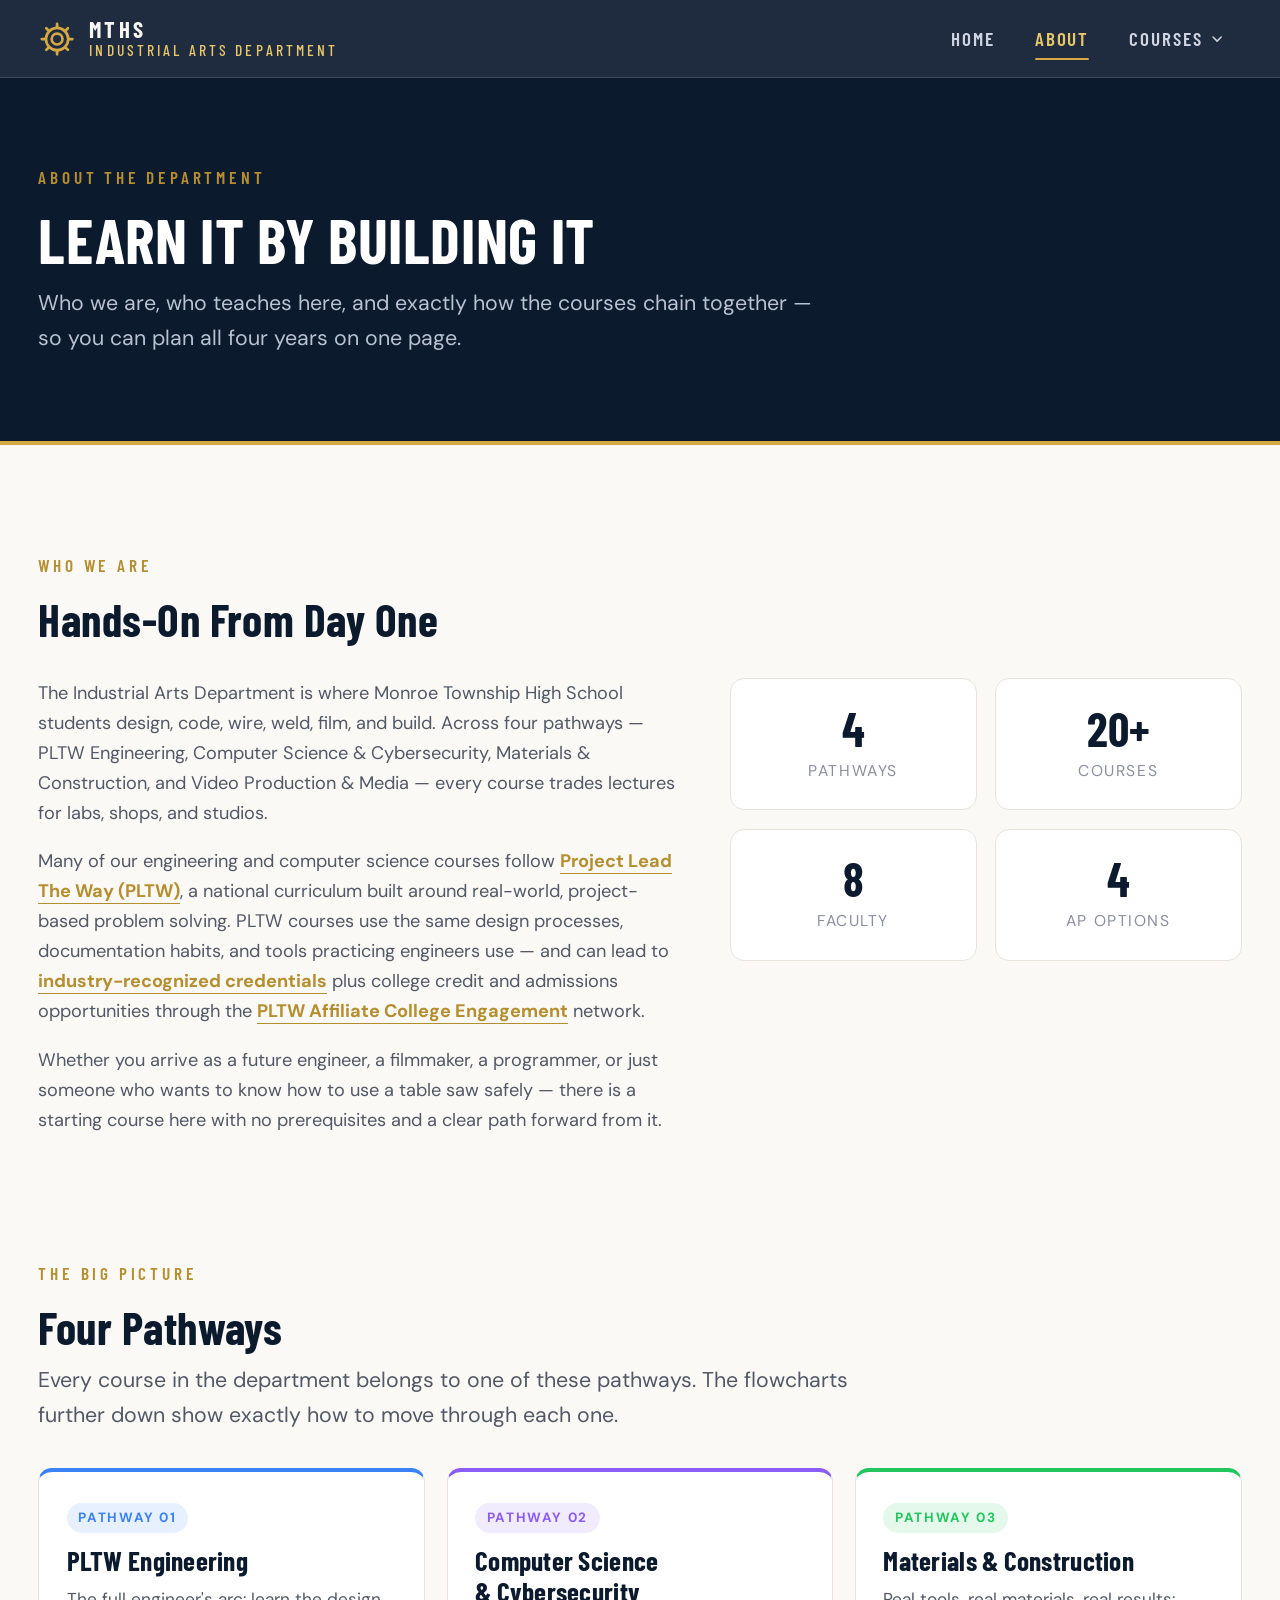
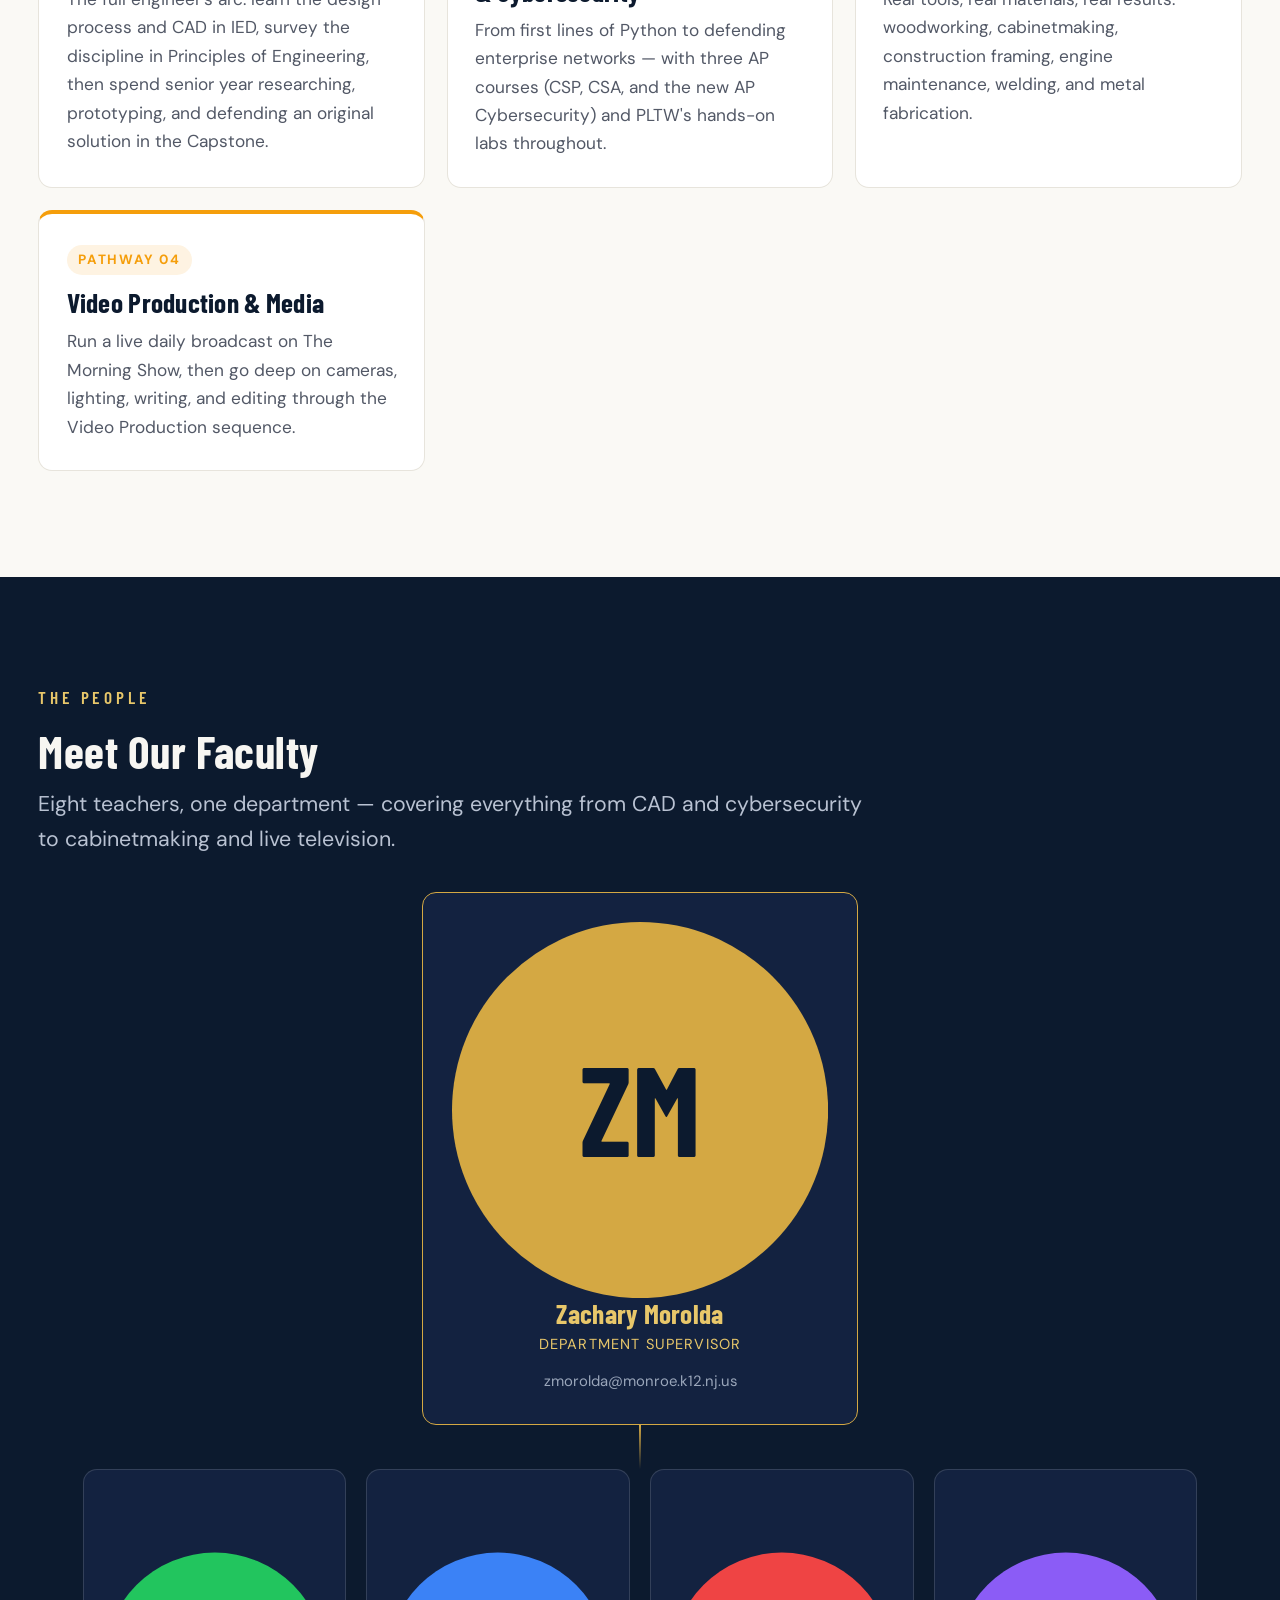
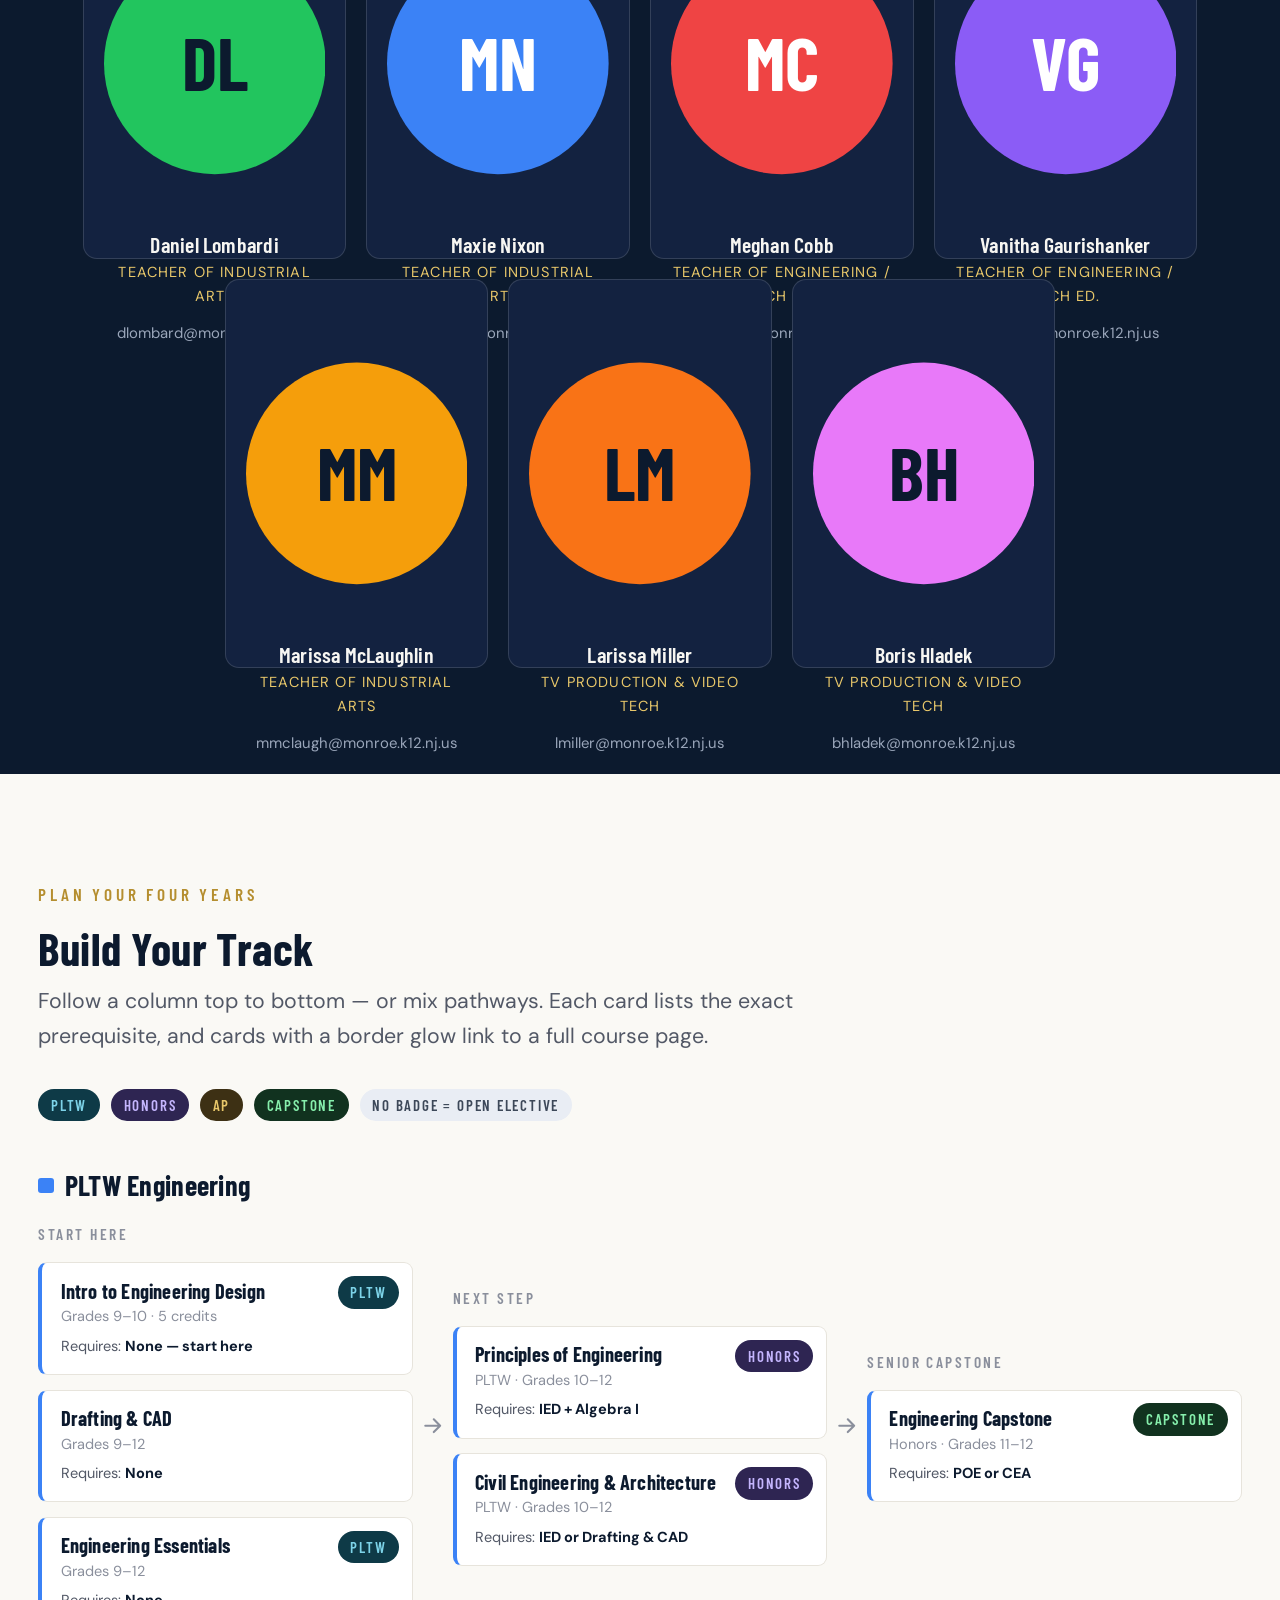
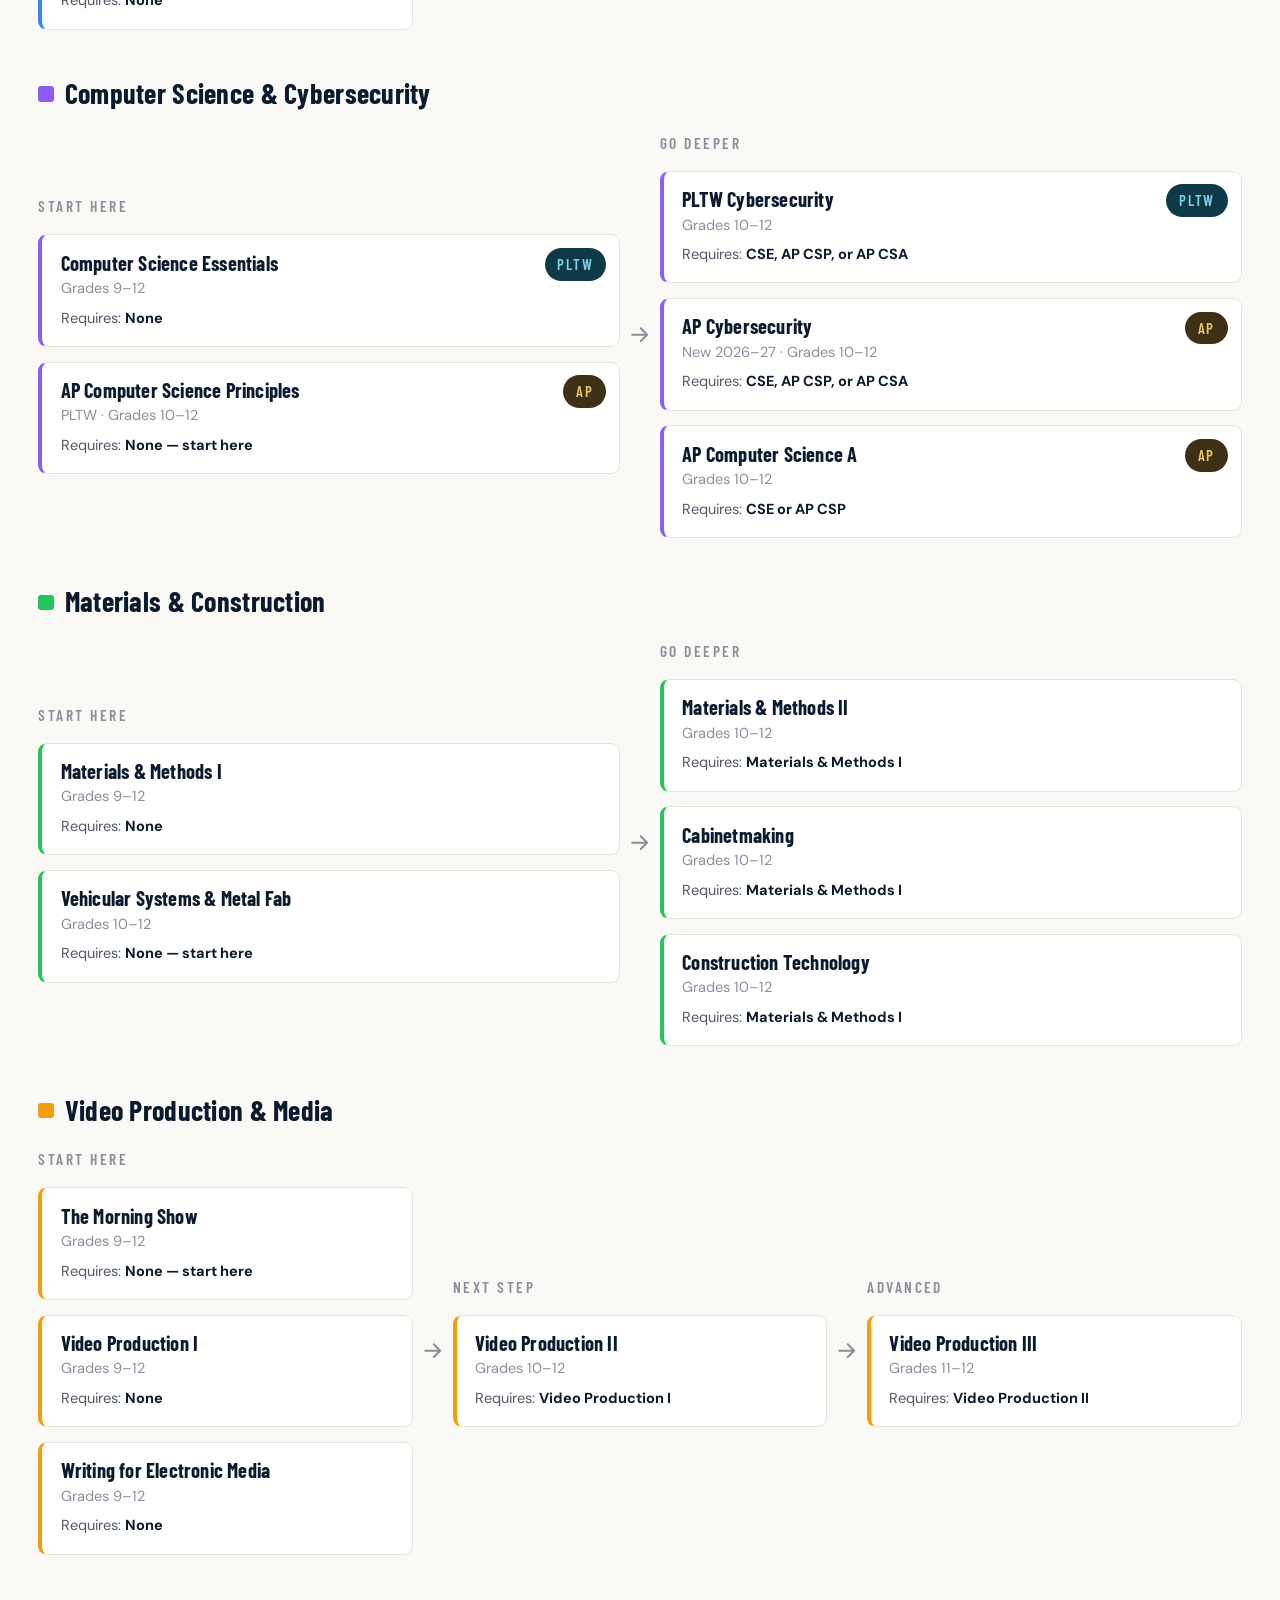
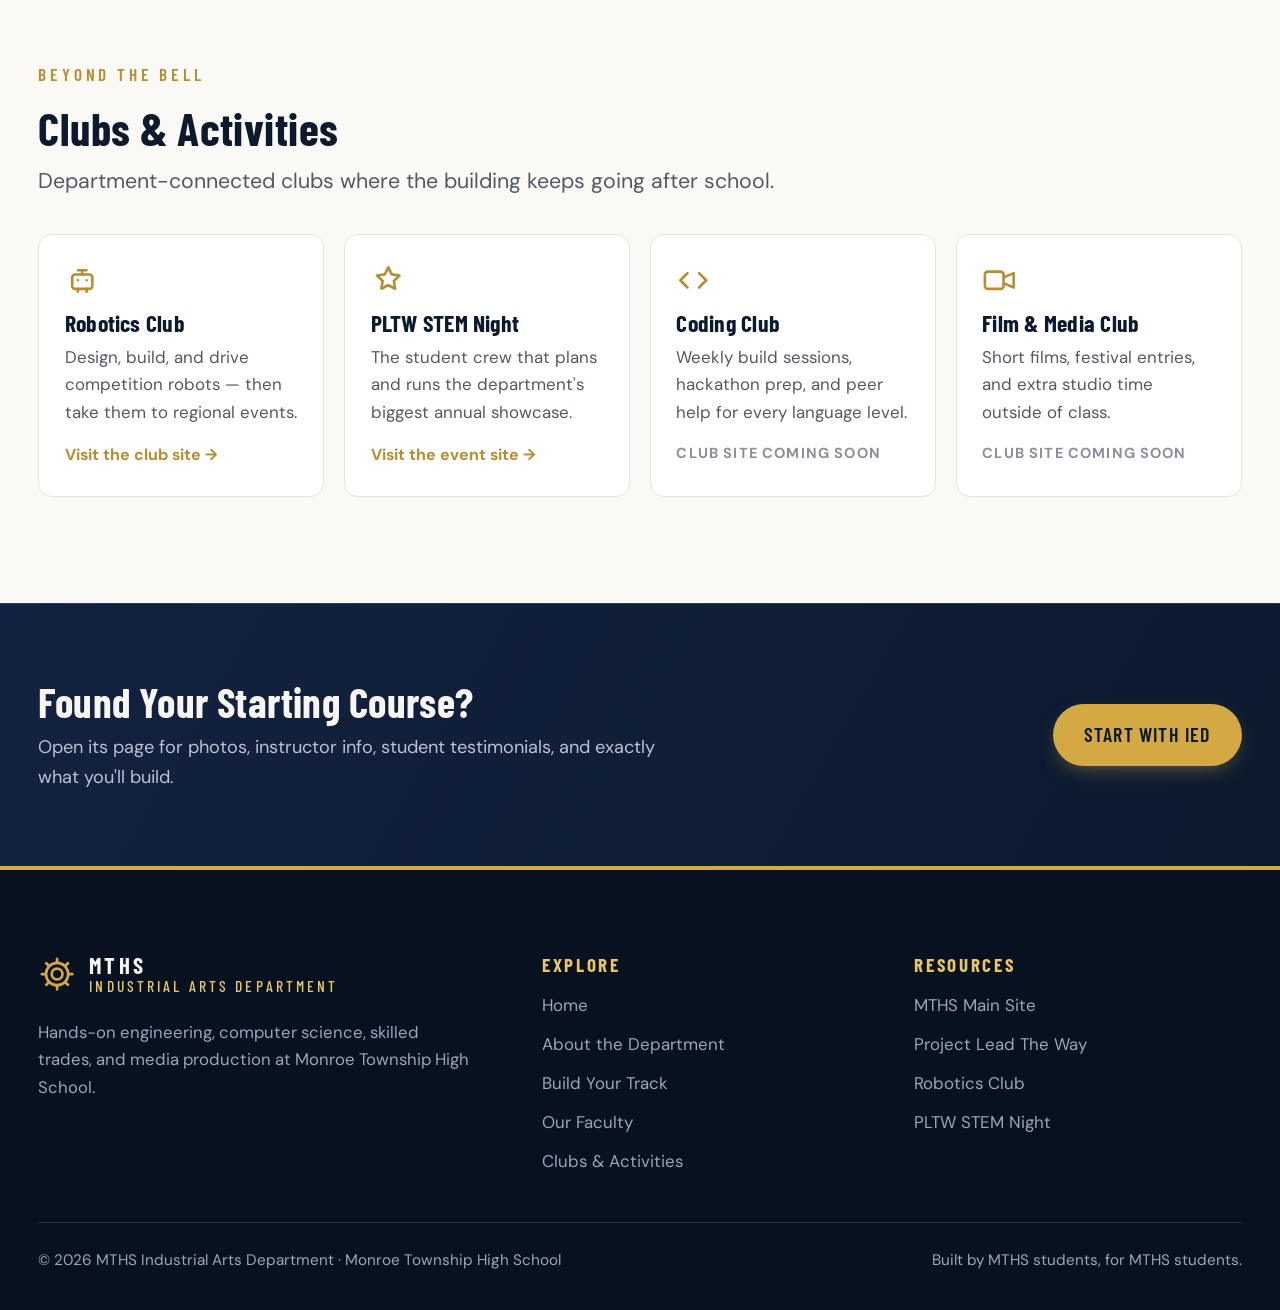
==== commit f7a02e96: "feat: rebuild MTHS Industrial Arts site Full revamp of the department site (9 pages, shared CSS/JS)" ====
--- a/about.html
+++ b/about.html
@@ -1,527 +1,690 @@
-<!--
-═══════════════════════════════════════════════════════════════════
-FILE: about.html
-PAGE: About Us (Department Information Subpage)
-SITE: MTHS Industrial Arts Department
-
-WHAT THIS PAGE CONTAINS:
-1. Navigation bar (shared with index.html)
-2. Page header banner ("About Us" title on navy background)
-3. What is PLTW? — explainer text + 4 stat cards
-4. Our Pathways — 4 pathway overview cards
-5. Meet the Faculty — supervisor + 7 teachers with emails
-6. Build Your Track — course prerequisite flowcharts by pathway
-7. Clubs & Activities — 4 club cards with external links
-8. Footer (shared with index.html)
-
-CONNECTED FILES:
-- style.css — All visual styling
-- script.js — Nav toggle, scroll reveal animations
-- index.html — Home page (linked from nav)
-
-FACULTY INFO:
-Names, titles, and emails are real school staff data.
-Avatar initials and border colors are assigned per person.
-Zachary Morolda is the department supervisor (top card).
-
-COURSE INFORMATION:
-Sourced from the MTHS 2026-27 Program of Studies document.
-Organized into 4 pathways: PLTW Engineering, Computer Science,
-Materials & Construction, and Video Production & Media.
-Each card shows flags (PLTW/Honors/AP/Capstone) at top-right
-and "Entry Point" labels inline for introductory courses.
-═══════════════════════════════════════════════════════════════════
--->
 <!DOCTYPE html>
 <html lang="en">
 <head>
     <meta charset="UTF-8">
     <meta name="viewport" content="width=device-width, initial-scale=1.0">
-    <title>About Us — MTHS Engineering</title>
+    <title>About | MTHS Industrial Arts Department</title>
+    <meta name="description" content="Meet the MTHS Industrial Arts Department: four pathways, eight faculty members, and course flowcharts to plan your track through engineering, computer science, materials, and media.">
+
+    <link rel="icon" href="favicon.svg" type="image/svg+xml">
+
     <link rel="preconnect" href="https://fonts.googleapis.com">
     <link rel="preconnect" href="https://fonts.gstatic.com" crossorigin>
-    <link href="https://fonts.googleapis.com/css2?family=Barlow+Condensed:wght@300;400;500;600;700;800&family=DM+Sans:ital,wght@0,300;0,400;0,500;0,600;0,700;1,400&display=swap" rel="stylesheet">
+    <link href="https://fonts.googleapis.com/css2?family=Barlow+Condensed:wght@500;600;700&family=DM+Sans:wght@400;500;700&display=swap" rel="stylesheet">
+
     <link rel="stylesheet" href="style.css">
+    <script src="script.js" defer></script>
 </head>
 <body>
 
-    <!-- ═══════════ NAVIGATION (same structure as index.html) ═══════════
-         "About Us" link has the .active class on this page.
-         ════════════════════════════════════════════════════════════════ -->
-    <nav class="main-nav" id="navbar">
-        <div class="nav-inner">
-            <a href="index.html" class="nav-brand">
-                <svg class="nav-gear" viewBox="0 0 40 40" width="32" height="32">
-                    <path d="M20 2l2.5 5.5 5.5-2.5-2 5.5L32 13l-5.5 2.5L29 21l-5.5-2.5L20 24l-2.5-5.5L12 21l2-5.5L8 13l5.5-2.5L11 5l5.5 2.5z" fill="#d4a843"/>
-                    <circle cx="20" cy="13" r="5" fill="#0c1a2e" stroke="#d4a843" stroke-width="1.5"/>
+    <a class="skip-link" href="#main">Skip to main content</a>
+    <div id="scrollProgress" aria-hidden="true"></div>
+
+    <!-- ════════════════════════════════════════════════════════════
+         NAVIGATION  (shared block — keep in sync across all pages)
+         ════════════════════════════════════════════════════════════ -->
+    <header class="site-nav">
+        <div class="container nav-inner">
+
+            <a class="brand" href="index.html" aria-label="MTHS Industrial Arts Department — home">
+                <svg class="brand-gear" viewBox="0 0 24 24" fill="none" stroke="currentColor" stroke-width="1.7" stroke-linecap="round" aria-hidden="true">
+                    <circle cx="12" cy="12" r="3.4"></circle>
+                    <circle cx="12" cy="12" r="7"></circle>
+                    <path d="M12 2.4v2.4M12 19.2v2.4M2.4 12h2.4M19.2 12h2.4M5.2 5.2l1.7 1.7M17.1 17.1l1.7 1.7M18.8 5.2l-1.7 1.7M6.9 17.1l-1.7 1.7"></path>
                 </svg>
-                <span>MTHS Engineering</span>
+                <span class="brand-text">
+                    <span class="brand-top">MTHS</span>
+                    <span class="brand-sub">Industrial Arts Department</span>
+                </span>
             </a>
-            <div class="nav-links" id="navLinks">
-                <a href="index.html" class="nav-link">Home</a>
-                <a href="about.html" class="nav-link active">About Us</a>
-                <div class="nav-dropdown" id="courseDropdown">
-                    <span class="nav-link nav-dropdown-toggle" id="courseDropdownToggle">Course Highlights</span>
-                    <div class="nav-dropdown-menu">
-                        <div class="nav-dropdown-menu-inner">
-                            <a href="ied.html"><div class="dd-icon">IED</div><div class="dd-text"><span>Intro to Engineering Design</span><span>PLTW &middot; Grades 9-10</span></div></a>
-                            <a href="poe.html"><div class="dd-icon">POE</div><div class="dd-text"><span>Principles of Engineering</span><span>PLTW &middot; Honors &middot; Grades 10-12</span></div></a>
-                            <a href="capstone.html"><div class="dd-icon">CAP</div><div class="dd-text"><span>PLTW Capstone</span><span>Honors &middot; Capstone &middot; Grades 11-12</span></div></a>
-                            <a href="apcsp.html"><div class="dd-icon">CSP</div><div class="dd-text"><span>AP Computer Science Principles</span><span>AP &middot; No Prereq &middot; Grades 10-12</span></div></a>
-                            <a href="apcyber.html"><div class="dd-icon">CYB</div><div class="dd-text"><span>AP Cybersecurity</span><span>AP &middot; New 2026-27 &middot; Grades 10-12</span></div></a>
-                            <a href="vehicular.html"><div class="dd-icon">VEH</div><div class="dd-text"><span>Vehicular Systems &amp; Metal Fab</span><span>No Prereq &middot; Grades 10-12</span></div></a>
-                            <a href="morning.html"><div class="dd-icon">TMS</div><div class="dd-text"><span>The Morning Show</span><span>No Prereq &middot; Grades 9-12</span></div></a>
-                        </div>
-                    </div>
-                </div>
-            </div>
-            <button class="hamburger" id="hamburger" aria-label="Toggle menu">
+
+            <nav class="nav-links" id="primaryNav" aria-label="Primary">
+                <a class="nav-link" href="index.html">Home</a>
+                <a class="nav-link active" href="about.html">About</a>
+
+                <div class="nav-dropdown">
+                    <button class="nav-link" type="button" aria-expanded="false" aria-haspopup="true" aria-controls="coursesMenu">
+                        Courses
+                        <svg class="nav-caret" viewBox="0 0 24 24" width="0.85em" height="0.85em" fill="none" stroke="currentColor" stroke-width="2.2" stroke-linecap="round" stroke-linejoin="round" aria-hidden="true">
+                            <path d="M6 9l6 6 6-6"></path>
+                        </svg>
+                    </button>
+
+                    <div class="nav-dropdown-menu" id="coursesMenu">
+                        <a class="dropdown-item" href="ied.html" style="--chip: var(--pw-eng);">
+                            <span class="dropdown-abbr" aria-hidden="true">IED</span>
+                            <div>
+                                <h4>Intro to Engineering Design</h4>
+                                <p>PLTW &middot; Grades 9&ndash;10</p>
+                            </div>
+                        </a>
+                        <a class="dropdown-item" href="poe.html" style="--chip: var(--pw-eng);">
+                            <span class="dropdown-abbr" aria-hidden="true">POE</span>
+                            <div>
+                                <h4>Principles of Engineering</h4>
+                                <p>PLTW &middot; Honors &middot; Grades 10&ndash;12</p>
+                            </div>
+                        </a>
+                        <a class="dropdown-item" href="capstone.html" style="--chip: var(--pw-eng);">
+                            <span class="dropdown-abbr" aria-hidden="true">CAP</span>
+                            <div>
+                                <h4>Engineering Capstone</h4>
+                                <p>Honors &middot; Capstone &middot; Grades 11&ndash;12</p>
+                            </div>
+                        </a>
+                        <a class="dropdown-item" href="apcsp.html" style="--chip: var(--pw-cs);">
+                            <span class="dropdown-abbr" aria-hidden="true">CSP</span>
+                            <div>
+                                <h4>AP Computer Science Principles</h4>
+                                <p>AP &middot; No Prereq &middot; Grades 10&ndash;12</p>
+                            </div>
+                        </a>
+                        <a class="dropdown-item" href="apcyber.html" style="--chip: var(--pw-cs);">
+                            <span class="dropdown-abbr" aria-hidden="true">CYB</span>
+                            <div>
+                                <h4>AP Cybersecurity</h4>
+                                <p>AP &middot; New 2026&ndash;27 &middot; Grades 10&ndash;12</p>
+                            </div>
+                        </a>
+                        <a class="dropdown-item" href="vehicular.html" style="--chip: var(--pw-mat);">
+                            <span class="dropdown-abbr" aria-hidden="true">VEH</span>
+                            <div>
+                                <h4>Vehicular Systems &amp; Metal Fab</h4>
+                                <p>No Prereq &middot; Grades 10&ndash;12</p>
+                            </div>
+                        </a>
+                        <a class="dropdown-item" href="morning.html" style="--chip: var(--pw-med);">
+                            <span class="dropdown-abbr" aria-hidden="true">TMS</span>
+                            <div>
+                                <h4>The Morning Show</h4>
+                                <p>No Prereq &middot; Grades 9&ndash;12</p>
+                            </div>
+                        </a>
+                    </div>
+                </div>
+            </nav>
+
+            <button class="nav-toggle" type="button" aria-expanded="false" aria-controls="primaryNav" aria-label="Open menu">
                 <span></span><span></span><span></span>
             </button>
         </div>
-    </nav>
-
-    <!-- ═══════════ PAGE HEADER ═══════════
-         Navy banner with "About Us" title in gold.
-         Blueprint grid texture matches the hero section on index.html.
-         padding-top:100px accounts for the fixed navbar height.
+    </header>
+
+    <main id="main">
+
+        <!-- ════════════════════════════════════════════════════════
+             PAGE HEADER
+             ════════════════════════════════════════════════════════ -->
+        <header class="page-header blueprint">
+            <div class="container" data-reveal>
+                <span class="eyebrow">About the Department</span>
+                <h1>Learn It By Building It</h1>
+                <p class="page-sub">
+                    Who we are, who teaches here, and exactly how the courses chain
+                    together — so you can plan all four years on one page.
+                </p>
+            </div>
+        </header>
+
+        <!-- ════════════════════════════════════════════════════════
+             WHO WE ARE / WHAT IS PLTW + DEPARTMENT STATS
+             • Two columns: copy on the left, stat cards on the right.
+             ════════════════════════════════════════════════════════ -->
+        <section class="pltw-section">
+            <div class="container">
+                <div data-reveal>
+                    <span class="eyebrow">Who We Are</span>
+                    <h2 class="section-title">Hands-On From Day One</h2>
+                </div>
+
+                <div class="pltw-grid">
+                    <div class="pltw-copy" data-reveal>
+                        <p>
+                            The Industrial Arts Department is where Monroe Township High
+                            School students design, code, wire, weld, film, and build.
+                            Across four pathways — PLTW Engineering, Computer Science &amp;
+                            Cybersecurity, Materials &amp; Construction, and Video
+                            Production &amp; Media — every course trades lectures for labs,
+                            shops, and studios.
+                        </p>
+                        <p>
+                            Many of our engineering and computer science courses follow
+                            <a href="https://www.pltw.org" target="_blank" rel="noopener">Project Lead The Way (PLTW)</a>,
+                            a national curriculum built around real-world, project-based
+                            problem solving. PLTW courses use the same design processes,
+                            documentation habits, and tools practicing engineers use — and
+                            can lead to
+                            <a href="https://www.pltw.org/industry-recognized-credentials" target="_blank" rel="noopener">industry-recognized credentials</a>
+                            plus college credit and admissions opportunities through the
+                            <a href="https://www.pltw.org/ace" target="_blank" rel="noopener">PLTW Affiliate College Engagement</a>
+                            network.
+                        </p>
+                        <p>
+                            Whether you arrive as a future engineer, a filmmaker, a
+                            programmer, or just someone who wants to know how to use a
+                            table saw safely — there is a starting course here with no
+                            prerequisites and a clear path forward from it.
+                        </p>
+                    </div>
+
+                    <div class="stat-grid" data-reveal>
+                        <div class="stat-card"><strong>4</strong><span>Pathways</span></div>
+                        <div class="stat-card"><strong>20+</strong><span>Courses</span></div>
+                        <div class="stat-card"><strong>8</strong><span>Faculty</span></div>
+                        <div class="stat-card"><strong>4</strong><span>AP Options</span></div>
+                    </div>
+                </div>
+            </div>
+        </section>
+
+        <!-- ════════════════════════════════════════════════════════
+             THE FOUR PATHWAYS
+             • Each card sets its accent with an inline --pw variable.
+             ════════════════════════════════════════════════════════ -->
+        <section class="pathways-section" id="pathways">
+            <div class="container">
+                <div data-reveal>
+                    <span class="eyebrow">The Big Picture</span>
+                    <h2 class="section-title">Four Pathways</h2>
+                    <p class="section-desc">
+                        Every course in the department belongs to one of these pathways.
+                        The flowcharts further down show exactly how to move through each one.
+                    </p>
+                </div>
+
+                <div class="pathway-grid" data-reveal>
+                    <article class="pathway-card" style="--pw: var(--pw-eng);">
+                        <span class="pathway-tag">Pathway 01</span>
+                        <h3>PLTW Engineering</h3>
+                        <p>
+                            The full engineer's arc: learn the design process and CAD in
+                            IED, survey the discipline in Principles of Engineering, then
+                            spend senior year researching, prototyping, and defending an
+                            original solution in the Capstone.
+                        </p>
+                    </article>
+                    <article class="pathway-card" style="--pw: var(--pw-cs);">
+                        <span class="pathway-tag">Pathway 02</span>
+                        <h3>Computer Science &amp; Cybersecurity</h3>
+                        <p>
+                            From first lines of Python to defending enterprise networks —
+                            with three AP courses (CSP, CSA, and the new AP Cybersecurity)
+                            and PLTW's hands-on labs throughout.
+                        </p>
+                    </article>
+                    <article class="pathway-card" style="--pw: var(--pw-mat);">
+                        <span class="pathway-tag">Pathway 03</span>
+                        <h3>Materials &amp; Construction</h3>
+                        <p>
+                            Real tools, real materials, real results: woodworking,
+                            cabinetmaking, construction framing, engine maintenance,
+                            welding, and metal fabrication.
+                        </p>
+                    </article>
+                    <article class="pathway-card" style="--pw: var(--pw-med);">
+                        <span class="pathway-tag">Pathway 04</span>
+                        <h3>Video Production &amp; Media</h3>
+                        <p>
+                            Run a live daily broadcast on The Morning Show, then go deep
+                            on cameras, lighting, writing, and editing through the Video
+                            Production sequence.
+                        </p>
+                    </article>
+                </div>
+            </div>
+        </section>
+
+        <!-- ════════════════════════════════════════════════════════
+             FACULTY TREE
+             • Supervisor card → gold connector → 7 teacher cards.
+             • Avatars are inline SVG initials, colored per teacher.
+
+             ✉ EMAIL FORMAT NOTE FOR FUTURE EDITORS:
+               These addresses use the SHORT format (e.g. zmorolda@…),
+               matching the project breakdown and the previous site.
+               The handoff doc lists a firstname.lastname format —
+               VERIFY the correct format with Ms. G before publishing.
+             ════════════════════════════════════════════════════════ -->
+        <section class="faculty-section on-dark blueprint" id="faculty">
+            <div class="container">
+                <div data-reveal>
+                    <span class="eyebrow">The People</span>
+                    <h2 class="section-title">Meet Our Faculty</h2>
+                    <p class="section-desc">
+                        Eight teachers, one department — covering everything from CAD and
+                        cybersecurity to cabinetmaking and live television.
+                    </p>
+                </div>
+
+                <!-- Department supervisor -->
+                <div class="faculty-lead" data-reveal>
+                    <span class="faculty-avatar" aria-hidden="true">
+                        <svg viewBox="0 0 48 48"><circle cx="24" cy="24" r="24" fill="#d4a843"></circle><text x="24" y="30" text-anchor="middle" font-family="Barlow Condensed, Arial Narrow, sans-serif" font-size="16" font-weight="700" fill="#0c1a2e">ZM</text></svg>
+                    </span>
+                    <h3>Zachary Morolda</h3>
+                    <span class="faculty-teaches">Department Supervisor</span>
+                    <a class="faculty-email" href="mailto:zmorolda@monroe.k12.nj.us">zmorolda@monroe.k12.nj.us</a>
+                </div>
+
+                <div class="faculty-connector" aria-hidden="true"></div>
+
+                <div class="faculty-grid" data-reveal>
+                    <article class="faculty-card">
+                        <span class="faculty-avatar" aria-hidden="true">
+                            <svg viewBox="0 0 48 48"><circle cx="24" cy="24" r="24" fill="#22c55e"></circle><text x="24" y="30" text-anchor="middle" font-family="Barlow Condensed, Arial Narrow, sans-serif" font-size="16" font-weight="700" fill="#0c1a2e">DL</text></svg>
+                        </span>
+                        <h3>Daniel Lombardi</h3>
+                        <span class="faculty-teaches">Teacher of Industrial Arts</span>
+                        <a class="faculty-email" href="mailto:dlombard@monroe.k12.nj.us">dlombard@monroe.k12.nj.us</a>
+                    </article>
+
+                    <article class="faculty-card">
+                        <span class="faculty-avatar" aria-hidden="true">
+                            <svg viewBox="0 0 48 48"><circle cx="24" cy="24" r="24" fill="#3b82f6"></circle><text x="24" y="30" text-anchor="middle" font-family="Barlow Condensed, Arial Narrow, sans-serif" font-size="16" font-weight="700" fill="#ffffff">MN</text></svg>
+                        </span>
+                        <h3>Maxie Nixon</h3>
+                        <span class="faculty-teaches">Teacher of Industrial Arts</span>
+                        <a class="faculty-email" href="mailto:mnixon@monroe.k12.nj.us">mnixon@monroe.k12.nj.us</a>
+                    </article>
+
+                    <article class="faculty-card">
+                        <span class="faculty-avatar" aria-hidden="true">
+                            <svg viewBox="0 0 48 48"><circle cx="24" cy="24" r="24" fill="#ef4444"></circle><text x="24" y="30" text-anchor="middle" font-family="Barlow Condensed, Arial Narrow, sans-serif" font-size="16" font-weight="700" fill="#ffffff">MC</text></svg>
+                        </span>
+                        <h3>Meghan Cobb</h3>
+                        <span class="faculty-teaches">Teacher of Engineering / Tech Ed.</span>
+                        <a class="faculty-email" href="mailto:mcobb@monroe.k12.nj.us">mcobb@monroe.k12.nj.us</a>
+                    </article>
+
+                    <article class="faculty-card">
+                        <span class="faculty-avatar" aria-hidden="true">
+                            <svg viewBox="0 0 48 48"><circle cx="24" cy="24" r="24" fill="#8b5cf6"></circle><text x="24" y="30" text-anchor="middle" font-family="Barlow Condensed, Arial Narrow, sans-serif" font-size="16" font-weight="700" fill="#ffffff">VG</text></svg>
+                        </span>
+                        <h3>Vanitha Gaurishanker</h3>
+                        <span class="faculty-teaches">Teacher of Engineering / Tech Ed.</span>
+                        <a class="faculty-email" href="mailto:vgaurish@monroe.k12.nj.us">vgaurish@monroe.k12.nj.us</a>
+                    </article>
+
+                    <article class="faculty-card">
+                        <span class="faculty-avatar" aria-hidden="true">
+                            <svg viewBox="0 0 48 48"><circle cx="24" cy="24" r="24" fill="#f59e0b"></circle><text x="24" y="30" text-anchor="middle" font-family="Barlow Condensed, Arial Narrow, sans-serif" font-size="16" font-weight="700" fill="#0c1a2e">MM</text></svg>
+                        </span>
+                        <h3>Marissa McLaughlin</h3>
+                        <span class="faculty-teaches">Teacher of Industrial Arts</span>
+                        <a class="faculty-email" href="mailto:mmclaugh@monroe.k12.nj.us">mmclaugh@monroe.k12.nj.us</a>
+                    </article>
+
+                    <article class="faculty-card">
+                        <span class="faculty-avatar" aria-hidden="true">
+                            <svg viewBox="0 0 48 48"><circle cx="24" cy="24" r="24" fill="#f97316"></circle><text x="24" y="30" text-anchor="middle" font-family="Barlow Condensed, Arial Narrow, sans-serif" font-size="16" font-weight="700" fill="#0c1a2e">LM</text></svg>
+                        </span>
+                        <h3>Larissa Miller</h3>
+                        <span class="faculty-teaches">TV Production &amp; Video Tech</span>
+                        <a class="faculty-email" href="mailto:lmiller@monroe.k12.nj.us">lmiller@monroe.k12.nj.us</a>
+                    </article>
+
+                    <article class="faculty-card">
+                        <span class="faculty-avatar" aria-hidden="true">
+                            <svg viewBox="0 0 48 48"><circle cx="24" cy="24" r="24" fill="#e879f9"></circle><text x="24" y="30" text-anchor="middle" font-family="Barlow Condensed, Arial Narrow, sans-serif" font-size="16" font-weight="700" fill="#0c1a2e">BH</text></svg>
+                        </span>
+                        <h3>Boris Hladek</h3>
+                        <span class="faculty-teaches">TV Production &amp; Video Tech</span>
+                        <a class="faculty-email" href="mailto:bhladek@monroe.k12.nj.us">bhladek@monroe.k12.nj.us</a>
+                    </article>
+                </div>
+            </div>
+        </section>
+
+        <!-- ════════════════════════════════════════════════════════
+             BUILD YOUR TRACK — course flowcharts
+             • One .track per pathway; stages flow left→right with
+               arrow gutters between them (vertical on mobile).
+             • EVERY card carries its own "Requires:" line, so the
+               precise prerequisite is on the card — the arrows just
+               show the overall direction.
+             • Cards that have a full detail page are links (<a>);
+               the rest are plain <div>s.
+             • id="classes" keeps old "about.html#classes" links alive.
+             ════════════════════════════════════════════════════════ -->
+        <section class="tracks-section" id="classes">
+            <div class="container">
+                <div data-reveal>
+                    <span class="eyebrow">Plan Your Four Years</span>
+                    <h2 class="section-title">Build Your Track</h2>
+                    <p class="section-desc">
+                        Follow a column top to bottom — or mix pathways. Each card lists
+                        the exact prerequisite, and cards with a border glow link to a
+                        full course page.
+                    </p>
+
+                    <!-- Legend: what the colored badges mean -->
+                    <div class="track-legend" aria-label="Badge legend">
+                        <span class="flag flag-pltw">PLTW</span>
+                        <span class="flag flag-honors">Honors</span>
+                        <span class="flag flag-ap">AP</span>
+                        <span class="flag flag-capstone">Capstone</span>
+                        <span class="flag flag-info">No badge = open elective</span>
+                    </div>
+                </div>
+
+                <!-- ── Track 1: PLTW Engineering (3 stages) ── -->
+                <div class="track" style="--pw: var(--pw-eng);" data-reveal>
+                    <h3 class="track-title">PLTW Engineering</h3>
+                    <div class="track-flow">
+
+                        <div class="stage">
+                            <span class="stage-label">Start Here</span>
+                            <a class="course-node" href="ied.html">
+                                <span class="flag flag-pltw">PLTW</span>
+                                <h4>Intro to Engineering Design</h4>
+                                <p class="node-meta">Grades 9&ndash;10 &middot; 5 credits</p>
+                                <p class="node-req">Requires: <strong>None &mdash; start here</strong></p>
+                            </a>
+                            <div class="course-node">
+                                <h4>Drafting &amp; CAD</h4>
+                                <p class="node-meta">Grades 9&ndash;12</p>
+                                <p class="node-req">Requires: <strong>None</strong></p>
+                            </div>
+                            <div class="course-node">
+                                <span class="flag flag-pltw">PLTW</span>
+                                <h4>Engineering Essentials</h4>
+                                <p class="node-meta">Grades 9&ndash;12</p>
+                                <p class="node-req">Requires: <strong>None</strong></p>
+                            </div>
+                        </div>
+
+                        <div class="flow-arrow" aria-hidden="true">
+                            <svg viewBox="0 0 24 24" fill="none" stroke="currentColor" stroke-width="2" stroke-linecap="round" stroke-linejoin="round"><path d="M5 12h14M13 6l6 6-6 6"></path></svg>
+                        </div>
+
+                        <div class="stage">
+                            <span class="stage-label">Next Step</span>
+                            <a class="course-node" href="poe.html">
+                                <span class="flag flag-honors">Honors</span>
+                                <h4>Principles of Engineering</h4>
+                                <p class="node-meta">PLTW &middot; Grades 10&ndash;12</p>
+                                <p class="node-req">Requires: <strong>IED + Algebra&nbsp;I</strong></p>
+                            </a>
+                            <div class="course-node">
+                                <span class="flag flag-honors">Honors</span>
+                                <h4>Civil Engineering &amp; Architecture</h4>
+                                <p class="node-meta">PLTW &middot; Grades 10&ndash;12</p>
+                                <p class="node-req">Requires: <strong>IED or Drafting &amp; CAD</strong></p>
+                            </div>
+                        </div>
+
+                        <div class="flow-arrow" aria-hidden="true">
+                            <svg viewBox="0 0 24 24" fill="none" stroke="currentColor" stroke-width="2" stroke-linecap="round" stroke-linejoin="round"><path d="M5 12h14M13 6l6 6-6 6"></path></svg>
+                        </div>
+
+                        <div class="stage">
+                            <span class="stage-label">Senior Capstone</span>
+                            <a class="course-node" href="capstone.html">
+                                <span class="flag flag-capstone">Capstone</span>
+                                <h4>Engineering Capstone</h4>
+                                <p class="node-meta">Honors &middot; Grades 11&ndash;12</p>
+                                <p class="node-req">Requires: <strong>POE or CEA</strong></p>
+                            </a>
+                        </div>
+                    </div>
+                </div>
+
+                <!-- ── Track 2: Computer Science & Cybersecurity (2 stages) ── -->
+                <div class="track" style="--pw: var(--pw-cs);" data-reveal>
+                    <h3 class="track-title">Computer Science &amp; Cybersecurity</h3>
+                    <div class="track-flow two-stage">
+
+                        <div class="stage">
+                            <span class="stage-label">Start Here</span>
+                            <div class="course-node">
+                                <span class="flag flag-pltw">PLTW</span>
+                                <h4>Computer Science Essentials</h4>
+                                <p class="node-meta">Grades 9&ndash;12</p>
+                                <p class="node-req">Requires: <strong>None</strong></p>
+                            </div>
+                            <a class="course-node" href="apcsp.html">
+                                <span class="flag flag-ap">AP</span>
+                                <h4>AP Computer Science Principles</h4>
+                                <p class="node-meta">PLTW &middot; Grades 10&ndash;12</p>
+                                <p class="node-req">Requires: <strong>None &mdash; start here</strong></p>
+                            </a>
+                        </div>
+
+                        <div class="flow-arrow" aria-hidden="true">
+                            <svg viewBox="0 0 24 24" fill="none" stroke="currentColor" stroke-width="2" stroke-linecap="round" stroke-linejoin="round"><path d="M5 12h14M13 6l6 6-6 6"></path></svg>
+                        </div>
+
+                        <div class="stage">
+                            <span class="stage-label">Go Deeper</span>
+                            <div class="course-node">
+                                <span class="flag flag-pltw">PLTW</span>
+                                <h4>PLTW Cybersecurity</h4>
+                                <p class="node-meta">Grades 10&ndash;12</p>
+                                <p class="node-req">Requires: <strong>CSE, AP&nbsp;CSP, or AP&nbsp;CSA</strong></p>
+                            </div>
+                            <a class="course-node" href="apcyber.html">
+                                <span class="flag flag-ap">AP</span>
+                                <h4>AP Cybersecurity</h4>
+                                <p class="node-meta">New 2026&ndash;27 &middot; Grades 10&ndash;12</p>
+                                <p class="node-req">Requires: <strong>CSE, AP&nbsp;CSP, or AP&nbsp;CSA</strong></p>
+                            </a>
+                            <div class="course-node">
+                                <span class="flag flag-ap">AP</span>
+                                <h4>AP Computer Science A</h4>
+                                <p class="node-meta">Grades 10&ndash;12</p>
+                                <p class="node-req">Requires: <strong>CSE or AP&nbsp;CSP</strong></p>
+                            </div>
+                        </div>
+                    </div>
+                </div>
+
+                <!-- ── Track 3: Materials & Construction (2 stages) ── -->
+                <div class="track" style="--pw: var(--pw-mat);" data-reveal>
+                    <h3 class="track-title">Materials &amp; Construction</h3>
+                    <div class="track-flow two-stage">
+
+                        <div class="stage">
+                            <span class="stage-label">Start Here</span>
+                            <div class="course-node">
+                                <h4>Materials &amp; Methods I</h4>
+                                <p class="node-meta">Grades 9&ndash;12</p>
+                                <p class="node-req">Requires: <strong>None</strong></p>
+                            </div>
+                            <a class="course-node" href="vehicular.html">
+                                <h4>Vehicular Systems &amp; Metal Fab</h4>
+                                <p class="node-meta">Grades 10&ndash;12</p>
+                                <p class="node-req">Requires: <strong>None &mdash; start here</strong></p>
+                            </a>
+                        </div>
+
+                        <div class="flow-arrow" aria-hidden="true">
+                            <svg viewBox="0 0 24 24" fill="none" stroke="currentColor" stroke-width="2" stroke-linecap="round" stroke-linejoin="round"><path d="M5 12h14M13 6l6 6-6 6"></path></svg>
+                        </div>
+
+                        <div class="stage">
+                            <span class="stage-label">Go Deeper</span>
+                            <div class="course-node">
+                                <h4>Materials &amp; Methods II</h4>
+                                <p class="node-meta">Grades 10&ndash;12</p>
+                                <p class="node-req">Requires: <strong>Materials &amp; Methods I</strong></p>
+                            </div>
+                            <div class="course-node">
+                                <h4>Cabinetmaking</h4>
+                                <p class="node-meta">Grades 10&ndash;12</p>
+                                <p class="node-req">Requires: <strong>Materials &amp; Methods I</strong></p>
+                            </div>
+                            <div class="course-node">
+                                <h4>Construction Technology</h4>
+                                <p class="node-meta">Grades 10&ndash;12</p>
+                                <p class="node-req">Requires: <strong>Materials &amp; Methods I</strong></p>
+                            </div>
+                        </div>
+                    </div>
+                </div>
+
+                <!-- ── Track 4: Video Production & Media (3 stages) ── -->
+                <div class="track" style="--pw: var(--pw-med);" data-reveal>
+                    <h3 class="track-title">Video Production &amp; Media</h3>
+                    <div class="track-flow">
+
+                        <div class="stage">
+                            <span class="stage-label">Start Here</span>
+                            <a class="course-node" href="morning.html">
+                                <h4>The Morning Show</h4>
+                                <p class="node-meta">Grades 9&ndash;12</p>
+                                <p class="node-req">Requires: <strong>None &mdash; start here</strong></p>
+                            </a>
+                            <div class="course-node">
+                                <h4>Video Production I</h4>
+                                <p class="node-meta">Grades 9&ndash;12</p>
+                                <p class="node-req">Requires: <strong>None</strong></p>
+                            </div>
+                            <div class="course-node">
+                                <h4>Writing for Electronic Media</h4>
+                                <p class="node-meta">Grades 9&ndash;12</p>
+                                <p class="node-req">Requires: <strong>None</strong></p>
+                            </div>
+                        </div>
+
+                        <div class="flow-arrow" aria-hidden="true">
+                            <svg viewBox="0 0 24 24" fill="none" stroke="currentColor" stroke-width="2" stroke-linecap="round" stroke-linejoin="round"><path d="M5 12h14M13 6l6 6-6 6"></path></svg>
+                        </div>
+
+                        <div class="stage">
+                            <span class="stage-label">Next Step</span>
+                            <div class="course-node">
+                                <h4>Video Production II</h4>
+                                <p class="node-meta">Grades 10&ndash;12</p>
+                                <p class="node-req">Requires: <strong>Video Production I</strong></p>
+                            </div>
+                        </div>
+
+                        <div class="flow-arrow" aria-hidden="true">
+                            <svg viewBox="0 0 24 24" fill="none" stroke="currentColor" stroke-width="2" stroke-linecap="round" stroke-linejoin="round"><path d="M5 12h14M13 6l6 6-6 6"></path></svg>
+                        </div>
+
+                        <div class="stage">
+                            <span class="stage-label">Advanced</span>
+                            <div class="course-node">
+                                <h4>Video Production III</h4>
+                                <p class="node-meta">Grades 11&ndash;12</p>
+                                <p class="node-req">Requires: <strong>Video Production II</strong></p>
+                            </div>
+                        </div>
+                    </div>
+                </div>
+            </div>
+        </section>
+
+        <!-- ════════════════════════════════════════════════════════
+             CLUBS & ACTIVITIES
+             ════════════════════════════════════════════════════════ -->
+        <section class="clubs-section" id="clubs">
+            <div class="container">
+                <div data-reveal>
+                    <span class="eyebrow">Beyond the Bell</span>
+                    <h2 class="section-title">Clubs &amp; Activities</h2>
+                    <p class="section-desc">
+                        Department-connected clubs where the building keeps going after
+                        school.
+                    </p>
+                </div>
+
+                <div class="club-grid" data-reveal>
+                    <article class="club-card">
+                        <svg viewBox="0 0 24 24" fill="none" stroke="currentColor" stroke-width="1.8" stroke-linecap="round" stroke-linejoin="round" aria-hidden="true"><rect x="5" y="8" width="14" height="10" rx="2"></rect><path d="M12 8V5M9 5h6M9 12h.01M15 12h.01M9 18v2M15 18v2"></path></svg>
+                        <h3>Robotics Club</h3>
+                        <p>Design, build, and drive competition robots — then take them to regional events.</p>
+                        <a class="club-link" href="https://sites.google.com/monroe.k12.nj.us/mths-robotics-club/home" target="_blank" rel="noopener">Visit the club site &rarr;</a>
+                    </article>
+
+                    <article class="club-card">
+                        <svg viewBox="0 0 24 24" fill="none" stroke="currentColor" stroke-width="1.8" stroke-linecap="round" stroke-linejoin="round" aria-hidden="true"><path d="M12 3l2.4 4.9 5.4.8-3.9 3.8.9 5.4-4.8-2.5-4.8 2.5.9-5.4L4.2 8.7l5.4-.8L12 3z"></path></svg>
+                        <h3>PLTW STEM Night</h3>
+                        <p>The student crew that plans and runs the department's biggest annual showcase.</p>
+                        <a class="club-link" href="https://sites.google.com/students.monroe.k12.nj.us/pltwstemnight/home" target="_blank" rel="noopener">Visit the event site &rarr;</a>
+                    </article>
+
+                    <article class="club-card">
+                        <svg viewBox="0 0 24 24" fill="none" stroke="currentColor" stroke-width="1.8" stroke-linecap="round" stroke-linejoin="round" aria-hidden="true"><path d="M8 7l-5 5 5 5M16 7l5 5-5 5"></path></svg>
+                        <h3>Coding Club</h3>
+                        <p>Weekly build sessions, hackathon prep, and peer help for every language level.</p>
+                        <span class="club-soon">Club site coming soon</span>
+                    </article>
+
+                    <article class="club-card">
+                        <svg viewBox="0 0 24 24" fill="none" stroke="currentColor" stroke-width="1.8" stroke-linecap="round" stroke-linejoin="round" aria-hidden="true"><rect x="2" y="6" width="13" height="12" rx="2"></rect><path d="M15 10l7-3v10l-7-3"></path></svg>
+                        <h3>Film &amp; Media Club</h3>
+                        <p>Short films, festival entries, and extra studio time outside of class.</p>
+                        <span class="club-soon">Club site coming soon</span>
+                    </article>
+                </div>
+            </div>
+        </section>
+
+        <!-- ════════════════════════════════════════════════════════
+             CALL-TO-ACTION BAND
+             ════════════════════════════════════════════════════════ -->
+        <section class="cta-band">
+            <div class="container cta-inner" data-reveal>
+                <div>
+                    <h2>Found Your Starting Course?</h2>
+                    <p>Open its page for photos, instructor info, student testimonials, and exactly what you'll build.</p>
+                </div>
+                <a class="btn btn-gold" href="ied.html">Start With IED</a>
+            </div>
+        </section>
+    </main>
+
+    <!-- ════════════════════════════════════════════════════════════
+         FOOTER  (shared block — keep in sync across all pages)
          ════════════════════════════════════════════════════════════ -->
-    <header class="page-header">
-        <h1>About Us</h1>
-        <p>The Industrial Arts Department at Monroe Township High School</p>
-    </header>
-
-    <!-- ═══════════ WHAT IS PLTW? ═══════════
-         Two-column layout:
-         - Left: 3 paragraphs explaining PLTW + link to pltw.org
-         - Right: 4 stat cards (Pathways, Courses, Faculty, AP Options)
-         The stats are manually set — update numbers if offerings change.
-         ════════════════════════════════════════════════════════════ -->
-    <section class="pltw-section" id="pltw">
-        <div class="container">
-            <h2 class="section-title">What Is PLTW?</h2>
-            <div class="pltw-grid">
-                <div class="pltw-text">
-                    <p><strong>Project Lead The Way (PLTW)</strong> is the nation's leading provider of PreK-12 STEM programs. PLTW Engineering teaches students that real-world problems have multiple solutions and many pathways to success.</p>
-                    <p>Through activity-, project-, and problem-based learning, students engage in compelling real-world challenges that help them become better collaborators and thinkers. MTHS is proud to be a PLTW-certified school.</p>
-                    <p>Our PLTW Engineering sequence includes Introduction to Engineering Design (IED), Principles of Engineering (POE), Civil Engineering &amp; Architecture (CEA), and the Honors Applied Research &amp; Design Capstone.</p>
-                    <a href="https://www.pltw.org" target="_blank" rel="noopener" class="btn btn-outline-dark" style="margin-top:.5rem">Visit PLTW.org →</a>
-                </div>
-                <div class="pltw-stats">
-                    <div class="stat-card"><div class="stat-number">4</div><div class="stat-label">Pathways</div></div>
-                    <div class="stat-card"><div class="stat-number">20+</div><div class="stat-label">Courses</div></div>
-                    <div class="stat-card"><div class="stat-number">8</div><div class="stat-label">Faculty</div></div>
-                    <div class="stat-card"><div class="stat-number">4</div><div class="stat-label">AP Options</div></div>
-                </div>
-            </div>
-        </div>
-    </section>
-
-    <!-- ═══════════ PATHWAYS OVERVIEW ═══════════
-         4 cards showing the department's pathway areas.
-         Each card has a colored top-border, SVG icon, short description,
-         and a tag (PLTW Certified, AP & PLTW, CTE).
-         The standalone pathway card was removed — those courses now
-         live inside their respective pathway tracks below.
-         ════════════════════════════════════════════════════════════ -->
-    <section class="pathways-section" id="pathways">
-        <div class="container">
-            <h2 class="section-title">Our Pathways</h2>
-            <p class="section-desc">Five distinct tracks. Countless possibilities. Find your fit.</p>
-            <div class="pathway-grid">
-                <div class="pathway-card pathway-engineering">
-                    <div class="pathway-icon"><svg viewBox="0 0 48 48" width="42" height="42"><circle cx="24" cy="24" r="20" fill="none" stroke="currentColor" stroke-width="2.5"/><path d="M16 24h16M24 16v16M18 18l12 12M30 18L18 30" stroke="currentColor" stroke-width="1.5" opacity=".5"/><circle cx="24" cy="24" r="8" fill="none" stroke="currentColor" stroke-width="2"/></svg></div>
-                    <h3>PLTW Engineering</h3>
-                    <p>From Introduction to Engineering Design through the Honors Capstone — design, prototype, and solve real-world problems.</p>
-                    <span class="pathway-tag">PLTW Certified</span>
-                </div>
-                <div class="pathway-card pathway-cs">
-                    <div class="pathway-icon"><svg viewBox="0 0 48 48" width="42" height="42"><rect x="8" y="12" width="32" height="22" rx="3" fill="none" stroke="currentColor" stroke-width="2.5"/><line x1="16" y1="38" x2="32" y2="38" stroke="currentColor" stroke-width="2.5"/><line x1="24" y1="34" x2="24" y2="38" stroke="currentColor" stroke-width="2.5"/><text x="24" y="27" text-anchor="middle" font-size="10" font-family="monospace" fill="currentColor">&lt;/&gt;</text></svg></div>
-                    <h3>Computer Science</h3>
-                    <p>Block-based coding to AP-level courses in CSP, CSA, and Cybersecurity — build the digital skills employers demand.</p>
-                    <span class="pathway-tag">AP &amp; PLTW</span>
-                </div>
-                <div class="pathway-card pathway-materials">
-                    <div class="pathway-icon"><svg viewBox="0 0 48 48" width="42" height="42"><path d="M12 36V16l12-8 12 8v20" fill="none" stroke="currentColor" stroke-width="2.5" stroke-linejoin="round"/><rect x="18" y="26" width="12" height="10" fill="none" stroke="currentColor" stroke-width="2"/><line x1="24" y1="26" x2="24" y2="36" stroke="currentColor" stroke-width="1.5"/></svg></div>
-                    <h3>Materials &amp; Construction</h3>
-                    <p>Hands-on work with wood, metals, plastics, and building systems — from materials science to cabinetmaking.</p>
-                    <span class="pathway-tag">CTE</span>
-                </div>
-                <div class="pathway-card pathway-media">
-                    <div class="pathway-icon"><svg viewBox="0 0 48 48" width="42" height="42"><rect x="8" y="14" width="32" height="20" rx="3" fill="none" stroke="currentColor" stroke-width="2.5"/><polygon points="20,19 20,29 30,24" fill="currentColor" opacity=".7"/></svg></div>
-                    <h3>Video Production &amp; Media</h3>
-                    <p>Studio production, field shooting, editing, and scriptwriting — tell stories through professional video and electronic media.</p>
-                    <span class="pathway-tag">CTE</span>
-                </div>
-            </div>
-        </div>
-    </section>
-
-    <!-- ═══════════ MEET THE FACULTY ═══════════
-         Faculty "tree" layout:
-         - TOP: Zachary Morolda (Department Supervisor) in a large navy card
-         - CONNECTOR: Gold vertical line
-         - BOTTOM: 7 teachers in a flex-wrap grid (4 top row, 3 bottom centered)
-         
-         Each teacher card shows:
-         - SVG circle avatar with initials (colored border per person)
-         - Full name
-         - Teaching area badge (Industrial Arts, Engineering/Tech Ed, etc.)
-         - Clickable email address
-         
-         TO UPDATE: Change the <h3>, faculty-teaches text, email href,
-         and avatar initials/stroke color for each teacher card.
-         ════════════════════════════════════════════════════════════ -->
-    <section class="faculty-section" id="faculty">
-        <div class="container">
-            <h2 class="section-title">Meet the Faculty</h2>
-            <p class="section-desc">The team behind MTHS Industrial Arts Department</p>
-            <div class="faculty-tree">
-                <div class="faculty-card faculty-lead">
-                    <div class="faculty-avatar"><svg viewBox="0 0 76 76" width="76" height="76"><circle cx="38" cy="38" r="36" fill="#0c1a2e" stroke="#d4a843" stroke-width="2"/><circle cx="38" cy="30" r="11" fill="#d4a843" opacity=".25"/><path d="M19 60a19 19 0 0 1 38 0" fill="#d4a843" opacity=".15"/><text x="38" y="43" text-anchor="middle" font-size="20" font-family="Barlow Condensed" font-weight="700" fill="#d4a843">ZM</text></svg></div>
-                    <h3>Zachary Morolda</h3>
-                    <span class="faculty-role">K-12 Supervisor of Grants, Testing &amp; Special Projects</span>
-                    <span class="faculty-teaches">Department Supervisor</span>
-                    <a href="mailto:zmorolda@monroe.k12.nj.us" class="faculty-email">zmorolda@monroe.k12.nj.us</a>
-                </div>
-                <div class="faculty-connector"></div>
-                <div class="faculty-grid">
-                    <div class="faculty-card">
-                        <div class="faculty-avatar"><svg viewBox="0 0 66 66" width="66" height="66"><circle cx="33" cy="33" r="31" fill="#1b2f50" stroke="#3b82f6" stroke-width="2"/><text x="33" y="38" text-anchor="middle" font-size="16" font-family="Barlow Condensed" font-weight="600" fill="#3b82f6">DL</text></svg></div>
-                        <h3>Daniel Lombardi</h3>
-                        <span class="faculty-teaches">Industrial Arts</span>
-                        <a href="mailto:dlombard@monroe.k12.nj.us" class="faculty-email">dlombard@monroe.k12.nj.us</a>
-                    </div>
-                    <div class="faculty-card">
-                        <div class="faculty-avatar"><svg viewBox="0 0 66 66" width="66" height="66"><circle cx="33" cy="33" r="31" fill="#1b2f50" stroke="#22c55e" stroke-width="2"/><text x="33" y="38" text-anchor="middle" font-size="16" font-family="Barlow Condensed" font-weight="600" fill="#22c55e">MN</text></svg></div>
-                        <h3>Maxie Nixon</h3>
-                        <span class="faculty-teaches">Industrial Arts</span>
-                        <a href="mailto:mnixon@monroe.k12.nj.us" class="faculty-email">mnixon@monroe.k12.nj.us</a>
-                    </div>
-                    <div class="faculty-card">
-                        <div class="faculty-avatar"><svg viewBox="0 0 66 66" width="66" height="66"><circle cx="33" cy="33" r="31" fill="#1b2f50" stroke="#ef4444" stroke-width="2"/><text x="33" y="38" text-anchor="middle" font-size="16" font-family="Barlow Condensed" font-weight="600" fill="#ef4444">MC</text></svg></div>
-                        <h3>Meghan Cobb</h3>
-                        <span class="faculty-teaches">Engineering / Tech Ed.</span>
-                        <a href="mailto:mcobb@monroe.k12.nj.us" class="faculty-email">mcobb@monroe.k12.nj.us</a>
-                    </div>
-                    <div class="faculty-card">
-                        <div class="faculty-avatar"><svg viewBox="0 0 66 66" width="66" height="66"><circle cx="33" cy="33" r="31" fill="#1b2f50" stroke="#8b5cf6" stroke-width="2"/><text x="33" y="38" text-anchor="middle" font-size="16" font-family="Barlow Condensed" font-weight="600" fill="#8b5cf6">VG</text></svg></div>
-                        <h3>Vanitha Gaurishanker</h3>
-                        <span class="faculty-teaches">Engineering / Tech Ed.</span>
-                        <a href="mailto:vgaurish@monroe.k12.nj.us" class="faculty-email">vgaurish@monroe.k12.nj.us</a>
-                    </div>
-                    <div class="faculty-card">
-                        <div class="faculty-avatar"><svg viewBox="0 0 66 66" width="66" height="66"><circle cx="33" cy="33" r="31" fill="#1b2f50" stroke="#f59e0b" stroke-width="2"/><text x="33" y="38" text-anchor="middle" font-size="14" font-family="Barlow Condensed" font-weight="600" fill="#f59e0b">MM</text></svg></div>
-                        <h3>Marissa McLaughlin</h3>
-                        <span class="faculty-teaches">Industrial Arts</span>
-                        <a href="mailto:mmclaugh@monroe.k12.nj.us" class="faculty-email">mmclaugh@monroe.k12.nj.us</a>
-                    </div>
-                    <div class="faculty-card">
-                        <div class="faculty-avatar"><svg viewBox="0 0 66 66" width="66" height="66"><circle cx="33" cy="33" r="31" fill="#1b2f50" stroke="#f97316" stroke-width="2"/><text x="33" y="38" text-anchor="middle" font-size="16" font-family="Barlow Condensed" font-weight="600" fill="#f97316">LM</text></svg></div>
-                        <h3>Larissa Miller</h3>
-                        <span class="faculty-teaches">TV Prod. &amp; Video Tech</span>
-                        <a href="mailto:lmiller@monroe.k12.nj.us" class="faculty-email">lmiller@monroe.k12.nj.us</a>
-                    </div>
-                    <div class="faculty-card">
-                        <div class="faculty-avatar"><svg viewBox="0 0 66 66" width="66" height="66"><circle cx="33" cy="33" r="31" fill="#1b2f50" stroke="#e879f9" stroke-width="2"/><text x="33" y="38" text-anchor="middle" font-size="16" font-family="Barlow Condensed" font-weight="600" fill="#e879f9">BH</text></svg></div>
-                        <h3>Boris Hladek</h3>
-                        <span class="faculty-teaches">TV Prod. &amp; Video Tech</span>
-                        <a href="mailto:bhladek@monroe.k12.nj.us" class="faculty-email">bhladek@monroe.k12.nj.us</a>
-                    </div>
-                </div>
-            </div>
-        </div>
-    </section>
-
-    <!-- ═══════════ CLASSES / BUILD YOUR TRACK ═══════════
-         Course prerequisite flowcharts organized by pathway.
-         
-         STRUCTURE PER PATHWAY:
-         .track-section > .track-title + .track-flow
-         Inside .track-flow: course-cards and flow-arrows (→) arranged
-         left-to-right showing the prerequisite chain.
-         .course-card-group stacks multiple cards vertically when
-         several courses branch from the same prerequisite.
-         
-         CARD ANATOMY:
-         - .cc-flags (top-right): PLTW / Honors / AP / Capstone badges
-         - h4: Course abbreviation (IED, POE, CSE, etc.)
-         - .cc-full: Full course name
-         - .cc-meta: Grade level, credits, prerequisite info
-         - .cc-level: "Entry Point" or "Capstone" inline label
-         - .cc-desc: Course description paragraph
-         
-         COLOR CODING:
-         .cc-blue = PLTW Engineering pathway
-         .cc-purple = Computer Science pathway
-         .cc-green = Materials & Construction pathway
-         .cc-orange = Video & Media pathway
-         
-         IMPORTANT NOTES:
-         - AP CSP is listed as an Entry Point (no prereq required)
-         - Drafting & CAD and Engineering Essentials are in the
-           Engineering pathway as no-prereq entry points
-         - Vehicular Systems is in Materials & Construction as no-prereq
-         - Morning Show and Writing for Electronic Media are in Video
-         
-         LEGEND: The flag-legend div at the top explains the badge colors.
-         FLOWCHART LEGEND: Shows pathway color coding.
-         ════════════════════════════════════════════════════════════ -->
-    <section class="classes-section" id="classes">
-        <div class="container">
-            <h2 class="section-title">Build Your Track</h2>
-            <p class="section-desc">Follow the prerequisite chains below to plan your pathway through MTHS.</p>
-
-            <div class="flowchart-legend">
-                <span class="legend-item"><span class="legend-dot" style="background:var(--accent-blue)"></span> PLTW Engineering</span>
-                <span class="legend-item"><span class="legend-dot" style="background:var(--accent-purple)"></span> Computer Science</span>
-                <span class="legend-item"><span class="legend-dot" style="background:var(--accent-green)"></span> Materials &amp; Construction</span>
-                <span class="legend-item"><span class="legend-dot" style="background:var(--accent-orange)"></span> Video &amp; Media</span>
-            </div>
-            <div class="flag-legend">
-                <span class="flag flag-pltw">PLTW</span>
-                <span class="flag flag-honors">Honors</span>
-                <span class="flag flag-ap">AP</span>
-                <span class="flag flag-capstone">Capstone</span>
-                <span style="font-size:.75rem;color:var(--gray-400);margin-left:.25rem">= course-level flags</span>
-            </div>
-
-            <!-- ──── PLTW ENGINEERING ──── -->
-            <div class="track-section">
-                <h3 class="track-title" style="border-color:var(--accent-blue)">PLTW Engineering</h3>
-                <div class="track-flow">
-                    <div class="course-card-group">
-                        <div class="course-card cc-blue">
-                            <div class="cc-flags"><span class="flag flag-pltw">PLTW</span></div>
-                            <h4>IED</h4>
-                            <span class="cc-full">Introduction to Engineering Design</span>
-                            <span class="cc-meta">Grades 9-10 &middot; 5 Cr</span>
-                            <span class="cc-level cc-level-entry">Entry Point</span>
-                            <p class="cc-desc">Design process, CAD/CAM, technical documentation, teamwork, and global impact analysis.</p>
-                        </div>
-                        <div class="course-card cc-blue">
-                            <h4>Drafting &amp; CAD</h4>
-                            <span class="cc-meta">Grades 9-12 &middot; 5 Cr &middot; No Prereq</span>
-                            <span class="cc-level cc-level-entry">Entry Point</span>
-                            <p class="cc-desc">Technical drawing, orthographic projection, isometric &amp; perspective drawing, and computer-aided design.</p>
-                        </div>
-                        <div class="course-card cc-blue">
-                            <div class="cc-flags"><span class="flag flag-pltw">PLTW</span></div>
-                            <h4>Engineering Essentials</h4>
-                            <span class="cc-meta">Grades 11-12 &middot; 5 Cr &middot; No Prereq</span>
-                            <span class="cc-level cc-level-entry">Entry Point</span>
-                            <p class="cc-desc">Broad survey of all engineering fields, careers, teamwork, and problem-solving. Great intro for upperclassmen.</p>
-                        </div>
-                    </div>
-                    <div class="flow-arrow">&rarr;</div>
-                    <div class="course-card-group">
-                        <div class="course-card cc-blue">
-                            <div class="cc-flags"><span class="flag flag-pltw">PLTW</span><span class="flag flag-honors">Honors</span></div>
-                            <h4>POE</h4>
-                            <span class="cc-full">Principles of Engineering</span>
-                            <span class="cc-meta">Grades 10-12 &middot; 5 Cr</span>
-                            <p class="cc-desc">Advanced engineering principles, APPB learning, real-world design challenges. Requires IED + Algebra I.</p>
-                        </div>
-                        <div class="course-card cc-blue">
-                            <div class="cc-flags"><span class="flag flag-pltw">PLTW</span></div>
-                            <h4>CEA</h4>
-                            <span class="cc-full">Civil Engineering &amp; Architecture</span>
-                            <span class="cc-meta">Grades 10-12 &middot; 5 Cr</span>
-                            <p class="cc-desc">Residential &amp; commercial design, structural engineering, cost estimation. Requires IED or D&amp;CAD + 80 in Algebra I.</p>
-                        </div>
-                    </div>
-                    <div class="flow-arrow">&rarr;</div>
-                    <div class="course-card cc-blue">
-                        <div class="cc-flags"><span class="flag flag-pltw">PLTW</span><span class="flag flag-honors">Honors</span><span class="flag flag-capstone">Capstone</span></div>
-                        <h4>Applied Research &amp; Design</h4>
-                        <span class="cc-full">Honors PLTW Capstone</span>
-                        <span class="cc-meta">Grades 11-12 &middot; 5 Cr</span>
-                        <span class="cc-level cc-level-entry">Capstone</span>
-                        <p class="cc-desc">Team-based open-ended problem solving, industry mentorship, prototype development, defense before expert panel. Requires POE or CEA.</p>
-                    </div>
-                </div>
-            </div>
-
-            <!-- ──── COMPUTER SCIENCE ──── -->
-            <div class="track-section">
-                <h3 class="track-title" style="border-color:var(--accent-purple)">Computer Science</h3>
-                <div class="track-flow">
-                    <div class="course-card-group">
-                        <div class="course-card cc-purple">
-                            <div class="cc-flags"><span class="flag flag-pltw">PLTW</span></div>
-                            <h4>CSE</h4>
-                            <span class="cc-full">Computer Science Essentials</span>
-                            <span class="cc-meta">Grades 9-12 &middot; 5 Cr &middot; No Prereq</span>
-                            <span class="cc-level cc-level-entry">Entry Point</span>
-                            <p class="cc-desc">Block-based to text-based programming (Python), computational thinking, collaborative projects.</p>
-                        </div>
-                        <div class="course-card cc-purple">
-                            <div class="cc-flags"><span class="flag flag-ap">AP</span></div>
-                            <h4>AP CSP</h4>
-                            <span class="cc-full">AP Computer Science Principles</span>
-                            <span class="cc-meta">Grades 10-12 &middot; 5 Cr &middot; No Prereq</span>
-                            <span class="cc-level cc-level-entry">Entry Point</span>
-                            <p class="cc-desc">College-level intro to CS — algorithms, data, abstraction, internet, and computing innovations. College Board AP exam.</p>
-                        </div>
-                    </div>
-                    <div class="flow-arrow">&rarr;</div>
-                    <div class="course-card-group">
-                        <div class="course-card cc-purple">
-                            <div class="cc-flags"><span class="flag flag-pltw">PLTW</span></div>
-                            <h4>Cybersecurity</h4>
-                            <span class="cc-full">PLTW Cybersecurity</span>
-                            <span class="cc-meta">Grades 10-12 &middot; 5 Cr</span>
-                            <p class="cc-desc">Virtual labs, network security, ethical computing, and cyber infrastructure defense. Requires CSE, AP CSP, or AP CSA.</p>
-                        </div>
-                        <div class="course-card cc-purple">
-                            <div class="cc-flags"><span class="flag flag-ap">AP</span></div>
-                            <h4>AP Cybersecurity</h4>
-                            <span class="cc-full">New for 2026-27</span>
-                            <span class="cc-meta">Grades 10-12 &middot; 5 Cr</span>
-                            <p class="cc-desc">College-level cybersecurity aligned with the NICE Workforce Framework. Requires CSE, AP CSP, or AP CSA.</p>
-                        </div>
-                        <div class="course-card cc-purple">
-                            <div class="cc-flags"><span class="flag flag-ap">AP</span></div>
-                            <h4>AP CSA</h4>
-                            <span class="cc-full">AP Computer Science A</span>
-                            <span class="cc-meta">Grades 10-12 &middot; 5 Cr</span>
-                            <p class="cc-desc">Java programming — objects, methods, control structures, data collections. College Board AP exam.</p>
-                        </div>
-                    </div>
-                </div>
-            </div>
-
-            <!-- ──── MATERIALS & CONSTRUCTION ──── -->
-            <div class="track-section">
-                <h3 class="track-title" style="border-color:var(--accent-green)">Materials &amp; Construction</h3>
-                <div class="track-flow">
-                    <div class="course-card-group">
-                        <div class="course-card cc-green">
-                            <h4>Mat &amp; Meth I</h4>
-                            <span class="cc-full">Materials &amp; Methods for Technology I</span>
-                            <span class="cc-meta">Grades 9-11 &middot; 5 Cr &middot; No Prereq</span>
-                            <span class="cc-level cc-level-entry">Entry Point</span>
-                            <p class="cc-desc">Hands-on exploration of wood, metals, plastics, composites, and semiconductors. Engineering design and material properties.</p>
-                        </div>
-                        <div class="course-card cc-green">
-                            <h4>Vehicular Systems &amp; Metal Fab</h4>
-                            <span class="cc-meta">Grades 10-12 &middot; 5 Cr &middot; No Prereq</span>
-                            <span class="cc-level cc-level-entry">Entry Point</span>
-                            <p class="cc-desc">Automotive diagnostics, engine systems, welding, plasma cutting, shearing, and metal fabrication projects.</p>
-                        </div>
-                    </div>
-                    <div class="flow-arrow">&rarr;</div>
-                    <div class="course-card-group">
-                        <div class="course-card cc-green">
-                            <h4>Mat &amp; Meth II</h4>
-                            <span class="cc-full">Materials &amp; Methods II</span>
-                            <span class="cc-meta">Grades 10-12 &middot; 5 Cr</span>
-                            <p class="cc-desc">Advanced material families, design documentation, kinesthetic problem-solving projects. Requires Mat &amp; Meth I.</p>
-                        </div>
-                        <div class="course-card cc-green">
-                            <h4>Cabinetmaking</h4>
-                            <span class="cc-meta">Grades 10-12 &middot; 5 Cr</span>
-                            <p class="cc-desc">Advanced woodworking — independent design, professional-quality construction, power tool mastery. Requires Mat &amp; Meth I.</p>
-                        </div>
-                        <div class="course-card cc-green">
-                            <h4>Construction Tech</h4>
-                            <span class="cc-full">Construction Technology</span>
-                            <span class="cc-meta">Grades 10-12 &middot; 5 Cr</span>
-                            <p class="cc-desc">Framing, electrical, plumbing, HVAC, project planning and cost estimating. Requires Mat &amp; Meth I.</p>
-                        </div>
-                    </div>
-                </div>
-            </div>
-
-            <!-- ──── VIDEO & MEDIA ──── -->
-            <div class="track-section">
-                <h3 class="track-title" style="border-color:var(--accent-orange)">Video Production &amp; Media</h3>
-                <div class="track-flow">
-                    <div class="course-card-group">
-                        <div class="course-card cc-orange">
-                            <h4>VP I</h4>
-                            <span class="cc-full">Video Production I</span>
-                            <span class="cc-meta">Grades 9-12 &middot; 5 Cr &middot; No Prereq</span>
-                            <span class="cc-level cc-level-entry">Entry Point</span>
-                            <p class="cc-desc">Fundamentals of video &amp; TV production — studio &amp; field, PSAs, news programs, narrative projects.</p>
-                        </div>
-                        <div class="course-card cc-orange">
-                            <h4>The Morning Show</h4>
-                            <span class="cc-meta">Grades 9-12 &middot; 5 Cr &middot; No Prereq</span>
-                            <span class="cc-level cc-level-entry">Entry Point</span>
-                            <p class="cc-desc">Students produce, host, and broadcast the school's daily morning television program.</p>
-                        </div>
-                        <div class="course-card cc-orange">
-                            <h4>Writing for Electronic Media</h4>
-                            <span class="cc-meta">Grades 9-12 &middot; 5 Cr &middot; No Prereq</span>
-                            <span class="cc-level cc-level-entry">Entry Point</span>
-                            <p class="cc-desc">Script writing for TV, radio, and electronic mass media — formatting, language, and creative writing.</p>
-                        </div>
-                    </div>
-                    <div class="flow-arrow">&rarr;</div>
-                    <div class="course-card-group">
-                        <div class="course-card cc-orange">
-                            <h4>VP II</h4>
-                            <span class="cc-full">Video Production II</span>
-                            <span class="cc-meta">Grades 10-12 &middot; 5 Cr</span>
-                            <p class="cc-desc">School broadcasts, sports, short films, local cable channel programs. Requires VP I.</p>
-                        </div>
-                    </div>
-                    <div class="flow-arrow">&rarr;</div>
-                    <div class="course-card cc-orange">
-                        <h4>VP III</h4>
-                        <span class="cc-full">Video Production III</span>
-                        <span class="cc-meta">Grades 11-12 &middot; 5 Cr</span>
-                        <p class="cc-desc">Advanced cinematography, post-production, documentaries. State &amp; national contest submissions. Requires VP II.</p>
-                    </div>
-                </div>
-            </div>
-
-        </div>
-    </section>
-
-
-    <!-- ═══════════ CLUBS & ACTIVITIES ═══════════
-         Grid of 4 club cards:
-         - Robotics Club (with external link to Google Sites page)
-         - STEM Night (with external link to past events page)
-         - Coding Club (placeholder — no external link yet)
-         - Film & Media Club (placeholder — no external link yet)
-         
-         TO ADD A NEW CLUB: Copy an existing .club-card div, change the
-         emoji icon, name, description, and add a .club-link if applicable.
-         ════════════════════════════════════════════════════════════ -->
-    <section class="clubs-section" id="clubs">
-        <div class="container">
-            <h2 class="section-title">Clubs &amp; Activities</h2>
-            <p class="section-desc">Get involved beyond the classroom</p>
-            <div class="clubs-grid">
-                <div class="club-card"><div class="club-icon">🤖</div><h3>Robotics Club</h3><p>Design, build, and compete with robots. Open to all grades and experience levels.</p><a href="https://sites.google.com/monroe.k12.nj.us/mths-robotics-club/home" target="_blank" rel="noopener" class="club-link">Visit Club Site →</a></div>
-                <div class="club-card"><div class="club-icon">🔬</div><h3>STEM Night</h3><p>Annual showcase of student engineering projects, demonstrations, and interactive exhibits.</p><a href="https://sites.google.com/students.monroe.k12.nj.us/pltwstemnight/home" target="_blank" rel="noopener" class="club-link">Past Events →</a></div>
-                <div class="club-card"><div class="club-icon">💻</div><h3>Coding Club</h3><p>Collaborative coding sessions, hackathons, and project-based challenges for aspiring developers.</p></div>
-                <div class="club-card"><div class="club-icon">🎬</div><h3>Film &amp; Media Club</h3><p>Student-led film projects, video competitions, and creative media production.</p></div>
-            </div>
-        </div>
-    </section>
-
-    <!-- ═══════════ FOOTER (same structure as index.html) ═══════════ -->
     <footer class="site-footer">
         <div class="container">
-            <div class="footer-inner">
+            <div class="footer-grid">
                 <div class="footer-brand">
-                    <svg viewBox="0 0 40 40" width="26" height="26"><path d="M20 2l2.5 5.5 5.5-2.5-2 5.5L32 13l-5.5 2.5L29 21l-5.5-2.5L20 24l-2.5-5.5L12 21l2-5.5L8 13l5.5-2.5L11 5l5.5 2.5z" fill="#d4a843"/><circle cx="20" cy="13" r="5" fill="#0c1a2e" stroke="#d4a843" stroke-width="1"/></svg>
-                    <span>MTHS Industrial Arts Department</span>
-                </div>
-                <div class="footer-links">
-                    <a href="https://www.monroe.k12.nj.us/mths" target="_blank" rel="noopener">MTHS Main Site</a>
-                    <a href="https://www.pltw.org" target="_blank" rel="noopener">PLTW.org</a>
-                    <a href="index.html">Home</a>
-                </div>
-                <p class="footer-copy">&copy; 2026 Monroe Township High School · Industrial Arts Department</p>
+                    <a class="brand" href="index.html" aria-label="MTHS Industrial Arts Department — home">
+                        <svg class="brand-gear" viewBox="0 0 24 24" fill="none" stroke="currentColor" stroke-width="1.7" stroke-linecap="round" aria-hidden="true">
+                            <circle cx="12" cy="12" r="3.4"></circle>
+                            <circle cx="12" cy="12" r="7"></circle>
+                            <path d="M12 2.4v2.4M12 19.2v2.4M2.4 12h2.4M19.2 12h2.4M5.2 5.2l1.7 1.7M17.1 17.1l1.7 1.7M18.8 5.2l-1.7 1.7M6.9 17.1l-1.7 1.7"></path>
+                        </svg>
+                        <span class="brand-text">
+                            <span class="brand-top">MTHS</span>
+                            <span class="brand-sub">Industrial Arts Department</span>
+                        </span>
+                    </a>
+                    <p>Hands-on engineering, computer science, skilled trades, and media production at Monroe Township High School.</p>
+                </div>
+
+                <div>
+                    <h4>Explore</h4>
+                    <ul>
+                        <li><a href="index.html">Home</a></li>
+                        <li><a href="about.html">About the Department</a></li>
+                        <li><a href="about.html#classes">Build Your Track</a></li>
+                        <li><a href="about.html#faculty">Our Faculty</a></li>
+                        <li><a href="about.html#clubs">Clubs &amp; Activities</a></li>
+                    </ul>
+                </div>
+
+                <div>
+                    <h4>Resources</h4>
+                    <ul>
+                        <li><a href="https://mths.monroe.k12.nj.us" target="_blank" rel="noopener">MTHS Main Site</a></li>
+                        <li><a href="https://www.pltw.org" target="_blank" rel="noopener">Project Lead The Way</a></li>
+                        <li><a href="https://sites.google.com/monroe.k12.nj.us/mths-robotics-club/home" target="_blank" rel="noopener">Robotics Club</a></li>
+                        <li><a href="https://sites.google.com/students.monroe.k12.nj.us/pltwstemnight/home" target="_blank" rel="noopener">PLTW STEM Night</a></li>
+                    </ul>
+                </div>
+            </div>
+
+            <div class="footer-bottom">
+                <span>&copy; <span data-year>2026</span> MTHS Industrial Arts Department &middot; Monroe Township High School</span>
+                <span>Built by MTHS students, for MTHS students.</span>
             </div>
         </div>
     </footer>
 
-    <script src="script.js"></script>
 </body>
 </html>
--- a/style.css
+++ b/style.css
@@ -1,665 +1,1754 @@
-/* ═══════════════════════════════════════════════════════════════════
-   MTHS Industrial Arts Department — Shared Stylesheet
-   ─────────────────────────────────────────────────────────────────
-   FILE: style.css
-   USED BY: index.html (Home) and about.html (About Us)
-   
-   DESIGN SYSTEM:
-   - Color scheme: Navy blue (#0c1a2e) + Gold (#d4a843) + White (#f7f6f2)
-   - Heading font: Barlow Condensed (Google Fonts) — bold, industrial feel
-   - Body font: DM Sans (Google Fonts) — clean, modern readability
-   - Style: Industrial-utilitarian aesthetic inspired by engineering blueprints
-   
-   STRUCTURE:
-   1. CSS Variables (design tokens — colors, fonts, shadows, radii)
-   2. Reset & base typography
-   3. Navigation bar (fixed top, responsive hamburger)
-   4. Buttons (primary gold, outline variants)
-   5. Hero section (image carousel + welcome text)
-   6. Events carousel (scrolling event cards)
-   7. Testimonials carousel (student voice cards)
-   8. About page sections (PLTW, pathways, faculty, courses, clubs)
-   9. Page header (subpage banner)
-   10. Animations (fadeUp on load)
-   11. Responsive breakpoints (900px tablet, 700px mobile)
-   ═══════════════════════════════════════════════════════════════════ */
-
-/* ─────────────────────────────────────────────────────────────────
-   CSS VARIABLES (Design Tokens)
-   All colors, fonts, shadows, and radii are defined here.
-   To change the site's color scheme, edit these values.
-   ───────────────────────────────────────────────────────────────── */
+/* ════════════════════════════════════════════════════════════════════
+   MTHS INDUSTRIAL ARTS DEPARTMENT — SHARED STYLESHEET (style.css)
+   Used by every page on the site.
+
+   TABLE OF CONTENTS
+   ─────────────────
+    1. Design Tokens (CSS custom properties)
+    2. Fluid Sizing System (how the site scales to any screen)
+    3. Reset & Base Styles
+    4. Reusable Utilities (.container, .eyebrow, buttons, badges)
+    5. Scroll Progress Bar + Blueprint Rail (SVG scroll features)
+    6. Navigation Bar + Course Dropdown (mega-menu)
+    7. Course Nav Strip (sticky secondary nav on course pages)
+    8. Home: Hero Section + Image Carousel
+    9. Snap Carousels (events / testimonials / mini-carousels)
+   10. Home: Events Section
+   11. Home: Pathway Preview Strip
+   12. Home: Student Voices (testimonials)
+   13. Page Header (About + course pages)
+   14. About: What is PLTW + Stat Cards
+   15. About: Pathway Cards
+   16. About: Faculty Tree
+   17. About: Build Your Track (course flowcharts)
+   18. About: Clubs & Activities
+   19. Course Pages: Header, Meta, Layout Grids
+   20. Course Pages: Benefits / Requirements
+   21. Course Pages: Instructors
+   22. Course Pages: Testimonials + Highlights Mini-Carousels
+   23. Course Pages: Next/Previous Pager
+   24. CTA Band + Footer
+   25. Scroll-Reveal Animation
+   26. Accessibility (focus rings, skip link, reduced motion)
+   27. Responsive Breakpoints (layout-only changes)
+   ════════════════════════════════════════════════════════════════════ */
+
+
+/* ════════════════════════════════════════════════════════════════════
+   1. DESIGN TOKENS
+   ────────────────
+   • Every color, font, radius, and shadow lives here as a CSS variable.
+   • To re-theme the site, change values HERE — not in individual rules.
+   • School colors: navy (primary) + gold (accent), per MTHS branding.
+   • Pathway accents match the About-page legend:
+       blue = PLTW Engineering   purple = Computer Science
+       green = Materials & Construction   orange = Video & Media
+   ════════════════════════════════════════════════════════════════════ */
 :root {
-    /* PRIMARY COLORS — Navy blues (backgrounds, nav, hero) */
-    --navy:        #0c1a2e;
-    --navy-mid:    #132240;
-    --navy-light:  #1b2f50;
-    --navy-surface:#1e344a;
-    /* ACCENT COLORS — Gold (highlights, buttons, borders, headings) */
-    --gold:        #d4a843;
-    --gold-dark:   #b58e2f;
-    --gold-light:  #e8c76a;
-    --gold-pale:   #f5e6c0;
-    /* NEUTRAL COLORS — Whites, creams, grays (backgrounds, text, borders) */
-    --white:       #f7f6f2;
-    --white-pure:  #ffffff;
-    --cream:       #faf8f3;
-    --gray-100:    #efeee8;
-    --gray-200:    #dddcd4;
-    --gray-300:    #bcbab0;
-    --gray-400:    #8a8778;
-    --gray-500:    #5e5c52;
-    --text:        #1a1a18;
-    --text-muted:  #4a4a44;
-    /* PATHWAY ACCENT COLORS — Used for course cards and pathway indicators */
-    --accent-blue:   #3b82f6;   /* PLTW Engineering */
-    --accent-purple: #8b5cf6; /* Computer Science */
-    --accent-green:  #22c55e;  /* Materials & Construction */
-    --accent-orange: #f59e0b; /* Video & Media */
-    --accent-red:    #ef4444;    /* Used for faculty avatar borders */
-    /* TYPOGRAPHY — loaded from Google Fonts in HTML <head> */
-    --font-heading: 'Barlow Condensed', 'Arial Narrow', sans-serif; /* Headings, nav, badges */
-    --font-body:    'DM Sans', 'Segoe UI', sans-serif;             /* Body text, paragraphs */
-    /* SHADOWS — layered depth for cards, nav, hero */
-    --shadow-sm:  0 1px 3px rgba(12,26,46,.06);
-    --shadow-md:  0 4px 16px rgba(12,26,46,.09);
-    --shadow-lg:  0 8px 32px rgba(12,26,46,.13);
-    --shadow-glow:0 0 30px rgba(212,168,67,.15);
-    /* BORDER RADII — consistent rounding across components */
-    --radius-sm:  6px;
-    --radius-md:  10px;
-    --radius-lg:  16px;
-    /* EASING — smooth Material Design-style transitions */
-    --ease: cubic-bezier(.4,0,.2,1);
-}
-
-/* ─────────────────────────────────────────────────────────────────
-   CSS RESET & BASE STYLES
-   Removes default browser margins/padding, sets box-sizing,
-   and establishes base typography for the entire site.
-   ───────────────────────────────────────────────────────────────── */
-*,*::before,*::after{box-sizing:border-box;margin:0;padding:0}
-html{scroll-behavior:smooth;scroll-padding-top:72px}
-body{font-family:var(--font-body);color:var(--text);background:var(--white);line-height:1.65;-webkit-font-smoothing:antialiased;overflow-x:hidden}
-img{max-width:100%;display:block}
-a{text-decoration:none;color:inherit}
-button{font-family:inherit}
-
-/* Container constrains content to max 1180px and centers it horizontally */
-.container{max-width:1180px;margin:0 auto;padding:0 1.5rem}
-
-/* All headings use Barlow Condensed for the industrial feel */
-h1,h2,h3,h4{font-family:var(--font-heading);font-weight:700;line-height:1.15;letter-spacing:.01em}
-
-/* Section title: centered uppercase heading with a gold underline bar.
-   Used at the top of every major section (Events, Testimonials, PLTW, etc.)
-   clamp() makes the font size responsive: min 1.8rem, preferred 3.5vw, max 2.6rem */
-.section-title{font-size:clamp(1.8rem,3.5vw,2.6rem);font-weight:800;text-transform:uppercase;letter-spacing:.05em;color:var(--navy);text-align:center;margin-bottom:.5rem}
-.section-title::after{content:'';display:block;width:56px;height:3.5px;background:var(--gold);margin:.7rem auto 0;border-radius:2px}
-.section-desc{text-align:center;color:var(--text-muted);font-size:1rem;max-width:580px;margin:0 auto 2.5rem}
-
-/* ─────────────────────────────────────────────────────────────────
-   NAVIGATION BAR
-   Fixed to top of viewport (position:fixed). Navy background with
-   gold bottom border. Contains: logo/brand (left), nav links (right),
-   and a hamburger button (hidden on desktop, visible on mobile).
-   
-   .scrolled class is added by JavaScript when user scrolls past 40px,
-   which adds a shadow to make the nav feel "elevated."
-   ───────────────────────────────────────────────────────────────── */
-.main-nav{position:fixed;top:0;left:0;right:0;z-index:1000;background:var(--navy);border-bottom:2px solid var(--gold);transition:box-shadow .3s var(--ease)}
-.main-nav.scrolled{box-shadow:var(--shadow-lg)}
-.nav-inner{max-width:1180px;margin:0 auto;padding:0 1.5rem;display:flex;align-items:center;justify-content:space-between;height:64px}
-.nav-brand{display:flex;align-items:center;gap:.55rem;color:var(--white);font-family:var(--font-heading);font-size:1.25rem;font-weight:700;letter-spacing:.04em;text-transform:uppercase}
-/* The gear SVG in the logo spins continuously (20s per rotation) */
-.nav-gear{width:32px;height:32px;animation:spin 20s linear infinite}
-@keyframes spin{to{transform:rotate(360deg)}}
-
-.nav-links{display:flex;gap:.15rem}
-.nav-link{color:var(--gray-300);font-family:var(--font-heading);font-size:.88rem;font-weight:500;letter-spacing:.07em;text-transform:uppercase;padding:.45rem .9rem;border-radius:var(--radius-sm);transition:all .25s var(--ease)}
-.nav-link:hover,.nav-link.active{color:var(--gold);background:rgba(212,168,67,.08)}
-
-/* HAMBURGER MENU — hidden by default (display:none).
-   Shown on mobile via @media(max-width:700px).
-   Three <span> bars animate into an X when .open class is toggled by JS. */
-.hamburger{display:none;flex-direction:column;gap:5px;background:none;border:none;cursor:pointer;padding:6px}
-.hamburger span{width:24px;height:2.5px;background:var(--gold);border-radius:2px;transition:all .25s var(--ease)}
-.hamburger.open span:nth-child(1){transform:rotate(45deg) translate(5px,5px)}
-.hamburger.open span:nth-child(2){opacity:0}
-.hamburger.open span:nth-child(3){transform:rotate(-45deg) translate(5px,-5px)}
-
-/* ─────────────────────────────────────────────────────────────────
-   BUTTONS
-   Three variants used across the site:
-   .btn-primary  — solid gold background, navy text (main CTA)
-   .btn-outline  — transparent with gold border (secondary CTA, dark bg)
-   .btn-outline-dark — transparent with navy border (secondary CTA, light bg)
-   All buttons lift 2px on hover with a subtle shadow/glow.
-   ───────────────────────────────────────────────────────────────── */
-.btn{display:inline-flex;align-items:center;gap:.4rem;padding:.7rem 1.6rem;font-family:var(--font-heading);font-size:.9rem;font-weight:600;text-transform:uppercase;letter-spacing:.06em;border-radius:var(--radius-sm);transition:all .25s var(--ease);cursor:pointer;border:2px solid transparent}
-.btn-primary{background:var(--gold);color:var(--navy)}
-.btn-primary:hover{background:var(--gold-light);transform:translateY(-2px);box-shadow:var(--shadow-glow)}
-.btn-outline{border-color:var(--gold);color:var(--gold);background:transparent}
-.btn-outline:hover{background:rgba(212,168,67,.1);transform:translateY(-2px)}
-.btn-outline-dark{border-color:var(--navy);color:var(--navy);background:transparent}
-.btn-outline-dark:hover{background:var(--navy);color:var(--gold)}
-
-/* ─────────────────────────────────────────────────────────────────
-   HERO SECTION (index.html only)
-   The main landing area visitors see first. Contains:
-   - Left: Image carousel (10 placeholder slides, auto-rotates every 4s)
-   - Right: Welcome heading + blurb + CTA buttons
-   
-   Layout uses CSS Grid with a 1.2fr/1fr split to give the carousel
-   slightly more space. Navy background with a subtle blueprint-grid
-   texture created via the ::before pseudo-element.
-   ───────────────────────────────────────────────────────────────── */
-.hero{position:relative;background:var(--navy);padding:96px 0 4.5rem;overflow:hidden;min-height:0}
-
-/* Blueprint grid texture — faint gold lines at 40px intervals, purely decorative */
-.hero::before{content:'';position:absolute;inset:0;background-image:
-    linear-gradient(rgba(212,168,67,.03) 1px, transparent 1px),
-    linear-gradient(90deg, rgba(212,168,67,.03) 1px, transparent 1px);
-    background-size:40px 40px;pointer-events:none}
-
-/* Grid layout: 1.2fr (carousel) vs 1fr (text) = ~55/45 width split */
-.hero-inner{display:grid;grid-template-columns:1.2fr 1fr;gap:2.5rem;align-items:center;position:relative;z-index:2}
-
-/* Left column: stacks the carousel and the navigation dots vertically */
-.hero-carousel-col{display:flex;flex-direction:column;gap:.6rem}
-
-/* IMAGE CAROUSEL
-   Uses the padding-bottom aspect ratio trick: height:0 + padding-bottom:56%
-   makes the box 56% as tall as it is wide (roughly 16:9).
-   max-height:340px prevents it from getting too tall on wide screens.
-   The carousel-track is absolutely positioned inside and holds all slides
-   in a horizontal row — JS moves it with translateX to show each slide. */
-.carousel-wrapper{position:relative;width:100%;height:0;padding-bottom:56%;border-radius:var(--radius-lg);overflow:hidden;border:2px solid rgba(212,168,67,.18);box-shadow:0 8px 40px rgba(0,0,0,.35),var(--shadow-glow);max-height:340px}
-
-.carousel-track{position:absolute;top:0;left:0;width:100%;height:100%;display:flex;transition:transform .6s var(--ease)}
-.carousel-slide{min-width:100%;height:100%;display:flex;align-items:center;justify-content:center;overflow:hidden}
-
-/* PLACEHOLDER SLIDES — these gradient boxes will be replaced with
-   real photos. Each slide-N class has a unique dark gradient background.
-   To replace with images: add <img src="photo.jpg"> inside carousel-slide
-   and remove the slide-placeholder div. */
-.slide-placeholder{width:100%;height:100%;display:flex;flex-direction:column;align-items:center;justify-content:center;gap:.6rem;color:var(--white);text-align:center;padding:1.5rem}
-.slide-placeholder .slide-number{font-family:var(--font-heading);font-size:3.5rem;font-weight:800;opacity:.12;line-height:1}
-.slide-placeholder .slide-label{font-family:var(--font-heading);font-size:.8rem;font-weight:600;text-transform:uppercase;letter-spacing:.1em;opacity:.55}
-.slide-placeholder .slide-caption{font-size:.75rem;opacity:.35;max-width:220px}
-
-.slide-1{background:linear-gradient(135deg,#1a3a5c,#0d2240)}
-.slide-2{background:linear-gradient(135deg,#2a1a3c,#140d2a)}
-.slide-3{background:linear-gradient(135deg,#1a3c2a,#0d2a18)}
-.slide-4{background:linear-gradient(135deg,#3c2a0d,#2a1a05)}
-.slide-5{background:linear-gradient(135deg,#1a2a3c,#0d1828)}
-.slide-6{background:linear-gradient(135deg,#2a0d1a,#1a0510)}
-.slide-7{background:linear-gradient(135deg,#0d2a2a,#051a1a)}
-.slide-8{background:linear-gradient(135deg,#3c3a0d,#2a2805)}
-.slide-9{background:linear-gradient(135deg,#1a1a3c,#0d0d28)}
-.slide-10{background:linear-gradient(135deg,#2a3c1a,#182a0d)}
-
-.carousel-btn{position:absolute;top:50%;transform:translateY(-50%);width:36px;height:36px;border-radius:50%;background:rgba(12,26,46,.7);border:1.5px solid var(--gold);color:var(--gold);font-size:1.1rem;cursor:pointer;display:flex;align-items:center;justify-content:center;transition:all .25s var(--ease);z-index:5;backdrop-filter:blur(4px)}
-.carousel-btn:hover{background:var(--gold);color:var(--navy)}
-.carousel-prev{left:10px}
-.carousel-next{right:10px}
-
-.carousel-dots{display:flex;justify-content:center;gap:6px}
-.dot{width:8px;height:8px;border-radius:50%;background:rgba(212,168,67,.2);border:1.5px solid rgba(212,168,67,.4);cursor:pointer;transition:all .25s var(--ease)}
-.dot.active{background:var(--gold);border-color:var(--gold);transform:scale(1.25)}
-
-/* ─── HERO CONTENT (right side) ─── */
-.hero-content{color:var(--white)}
-.hero-title{font-size:clamp(2.4rem,4.5vw,3.5rem);font-weight:800;text-transform:uppercase;letter-spacing:.03em;margin-bottom:.65rem;background:linear-gradient(135deg,var(--white) 30%,var(--gold-light) 100%);-webkit-background-clip:text;-webkit-text-fill-color:transparent;background-clip:text}
-.hero-blurb{font-size:1rem;color:var(--gray-300);line-height:1.75;margin-bottom:1.5rem}
-.hero-actions{display:flex;gap:.75rem;flex-wrap:wrap}
-
-/* Wave divider between hero and events — currently hidden (display:none).
-   Was previously a decorative SVG curve. Can be re-enabled if desired. */
-/* No wave divider — clean bottom edge with subtle gold line */
-.hero-divider{display:none}
-
-/* ─────────────────────────────────────────────────────────────────
-   EVENTS CAROUSEL (index.html only)
-   Horizontally scrolling cards showing upcoming department events.
-   - Shows 3 cards at once on desktop, 2 on tablet, 1 on mobile
-   - Auto-scrolls every 5 seconds, pauses on hover
-   - Cards are click-expandable to show details + Google Calendar button
-   - Card widths are set dynamically by JavaScript based on viewport
-   
-   The gold border-top on .events-section creates a clean visual
-   separator between the dark hero section and the white events area.
-   ───────────────────────────────────────────────────────────────── */
-.events-section{padding:3.5rem 0 3rem;background:var(--white);overflow:hidden;border-top:3px solid var(--gold)}
-
-.events-carousel-wrap{position:relative;max-width:1100px;margin:0 auto;padding:0 3rem}
-.events-track-outer{overflow:hidden;border-radius:var(--radius-md)}
-.events-track{display:flex;padding:.5rem 0}
-
-/* Card styling only (no width set here — JavaScript calculates and applies
-   card widths dynamically based on how many should be visible at once) — width set by JS */
-.event-card{background:var(--white-pure);border:1px solid var(--gray-200);border-radius:var(--radius-lg);padding:1.4rem 1.25rem;position:relative;overflow:hidden;cursor:pointer;transition:border-color .3s var(--ease),box-shadow .3s var(--ease)}
-.event-card::before{content:'';position:absolute;top:0;left:0;right:0;height:4px;background:var(--gold);transition:height .3s var(--ease)}
-.event-card:hover{border-color:var(--gold-pale);box-shadow:var(--shadow-md)}
-.event-card:hover::before{height:5px}
-
-.event-date{font-family:var(--font-heading);font-size:.72rem;font-weight:600;text-transform:uppercase;letter-spacing:.08em;color:var(--gold-dark);margin-bottom:.5rem;display:flex;align-items:center;gap:.4rem}
-.event-date::before{content:'';width:6px;height:6px;border-radius:50%;background:var(--gold)}
-.event-card h3{font-size:1.05rem;color:var(--navy);margin-bottom:.35rem;transition:color .2s var(--ease)}
-.event-card:hover h3{color:var(--gold-dark)}
-.event-card .event-summary{font-size:.84rem;color:var(--text-muted);line-height:1.55}
-.event-tag{display:inline-block;font-family:var(--font-heading);font-size:.62rem;font-weight:600;text-transform:uppercase;letter-spacing:.06em;padding:.18rem .5rem;border-radius:3px;margin-top:.55rem}
-.tag-competition{background:#eff6ff;color:var(--accent-blue)}
-.tag-showcase{background:#fef9ee;color:var(--gold-dark)}
-.tag-club{background:#f0fdf4;color:#16a34a}
-.tag-class{background:#faf5ff;color:var(--accent-purple)}
-
-/* EXPANDABLE DETAIL PANEL
-   Each event card has a hidden .event-details div. When the card gets
-   the .expanded class (toggled by JavaScript on click), max-height
-   transitions from 0 to 300px, creating a smooth slide-down reveal.
-   The detail panel contains a longer description + Google Calendar button. */
-.event-details{max-height:0;overflow:hidden;transition:max-height .4s var(--ease),opacity .3s var(--ease);opacity:0}
-.event-card.expanded .event-details{max-height:300px;opacity:1;margin-top:.75rem;padding-top:.75rem;border-top:1px solid var(--gray-200)}
-.event-details p{font-size:.82rem;color:var(--text-muted);line-height:1.6;margin-bottom:.65rem}
-
-/* Small down-arrow indicator that rotates 180° when the card is expanded */
-.event-expand-hint{display:flex;align-items:center;justify-content:center;margin-top:.5rem;color:var(--gray-300);font-size:.75rem}
-.event-expand-hint svg{transition:transform .3s var(--ease)}
-.event-card.expanded .event-expand-hint svg{transform:rotate(180deg)}
-
-/* GOOGLE CALENDAR BUTTON
-   Appears inside the expanded detail panel. On click, JS reads
-   data-gcal-* attributes from the card and opens Google Calendar's
-   "create event" URL with pre-filled title, dates, and description. */
-.gcal-btn{display:inline-flex;align-items:center;gap:.35rem;padding:.4rem .8rem;font-family:var(--font-heading);font-size:.68rem;font-weight:600;text-transform:uppercase;letter-spacing:.04em;border-radius:var(--radius-sm);background:var(--navy);color:var(--gold);border:1.5px solid var(--gold);cursor:pointer;transition:all .25s var(--ease);text-decoration:none}
-.gcal-btn:hover{background:var(--gold);color:var(--navy);transform:translateY(-1px);box-shadow:0 2px 8px rgba(212,168,67,.25)}
-.gcal-btn svg{width:14px;height:14px;flex-shrink:0}
-
-/* CAROUSEL ARROW BUTTONS — positioned at left/right edges of the carousel.
-   Shared class .events-btn is also reused for the testimonials carousel. */
-.events-btn{position:absolute;top:50%;transform:translateY(-50%);width:38px;height:38px;border-radius:50%;background:var(--white-pure);border:1.5px solid var(--gray-200);color:var(--navy);font-size:1.1rem;cursor:pointer;display:flex;align-items:center;justify-content:center;transition:all .25s var(--ease);z-index:5;box-shadow:var(--shadow-sm)}
-.events-btn:hover{border-color:var(--gold);color:var(--gold);box-shadow:var(--shadow-md)}
-.events-prev{left:-2px}
-.events-next{right:-2px}
-
-@media(max-width:900px){
-    .events-carousel-wrap{padding:0 2.5rem}
-}
-@media(max-width:600px){
-    .events-carousel-wrap{padding:0 2rem}
-}
-
-/* ─────────────────────────────────────────────────────────────────
-   TESTIMONIALS / STUDENT VOICES (index.html only)
-   Carousel of alumni testimonial cards on a dark navy background.
-   Same scrolling behavior as events (3 visible, 5s auto, hover pause).
-   
-   Each card contains:
-   - Circular avatar with student initials (SVG, pathway-colored border)
-   - Name + "MTHS '23 · College '27" school line
-   - Italicized testimonial quote with gold left-border accent
-   - Email + LinkedIn icon links at the bottom
-   ───────────────────────────────────────────────────────────────── */
-.testimonials-section{padding:3.5rem 0 3rem;background:var(--navy);overflow:hidden}
-.testimonials-section .section-title::after{background:var(--gold)}
-
-.testimonials-carousel-wrap{position:relative;max-width:1100px;margin:0 auto;padding:0 3rem}
-.testimonials-track-outer{overflow:hidden;border-radius:var(--radius-md)}
-.testimonials-track{display:flex;padding:.5rem 0}
-
-.testimonial-card{background:var(--navy-mid);border:1px solid rgba(212,168,67,.12);border-radius:var(--radius-lg);padding:1.5rem 1.35rem;position:relative;overflow:hidden;transition:border-color .3s var(--ease),box-shadow .3s var(--ease)}
-.testimonial-card::before{content:'';position:absolute;top:0;left:0;right:0;height:3px;background:linear-gradient(90deg,var(--gold),var(--gold-light));opacity:.5;transition:opacity .3s var(--ease)}
-.testimonial-card:hover{border-color:rgba(212,168,67,.3);box-shadow:0 4px 24px rgba(0,0,0,.3)}
-.testimonial-card:hover::before{opacity:1}
-
-.testimonial-top{display:flex;align-items:center;gap:.85rem;margin-bottom:.85rem}
-.testimonial-avatar{flex-shrink:0}
-.testimonial-info h3{font-size:1rem;font-weight:700;color:var(--white);margin-bottom:.15rem}
-.testimonial-schools{font-family:var(--font-heading);font-size:.72rem;font-weight:600;text-transform:uppercase;letter-spacing:.06em;color:var(--gold)}
-
-/* Quote text — italicized with a gold left-border accent line */
-.testimonial-quote{font-size:.84rem;color:var(--gray-300);line-height:1.65;font-style:italic;position:relative;padding-left:1rem;border-left:2px solid rgba(212,168,67,.25)}
-
-/* Contact icons row — email envelope + LinkedIn logo in circular buttons */
-.testimonial-contact{display:flex;gap:.6rem;margin-top:.85rem;padding-top:.7rem;border-top:1px solid rgba(255,255,255,.06)}
-.testimonial-link{display:flex;align-items:center;justify-content:center;width:32px;height:32px;border-radius:50%;background:rgba(212,168,67,.08);color:var(--gray-400);transition:all .25s var(--ease)}
-.testimonial-link:hover{background:var(--gold);color:var(--navy);transform:translateY(-1px)}
-
-@media(max-width:900px){
-    .testimonials-carousel-wrap{padding:0 2.5rem}
-}
-@media(max-width:600px){
-    .testimonials-carousel-wrap{padding:0 2rem}
-}
-
-/* ─────────────────────────────────────────────────────────────────
-   FOOTER
-   Shared across all pages. Navy background with gold top border.
-   Contains: gear logo + department name, external links, copyright.
-   ───────────────────────────────────────────────────────────────── */
-.site-footer{background:var(--navy);padding:2rem 0;border-top:3px solid var(--gold)}
-.footer-inner{display:flex;flex-direction:column;align-items:center;gap:.75rem;text-align:center}
-.footer-brand{display:flex;align-items:center;gap:.5rem;font-family:var(--font-heading);font-size:.9rem;font-weight:600;color:var(--gray-300);text-transform:uppercase;letter-spacing:.04em}
-.footer-links{display:flex;gap:1.25rem}
-.footer-links a{font-size:.82rem;color:var(--gray-400);transition:color .2s var(--ease)}
-.footer-links a:hover{color:var(--gold)}
-.footer-copy{font-size:.72rem;color:var(--gray-500)}
-
-/* ═══════════════════════════════════════════════════════════════════
-   ABOUT PAGE SECTIONS (about.html only)
-   These styles only render on the About Us page.
-   ═══════════════════════════════════════════════════════════════════ */
-/* ─── PLTW EXPLAINER SECTION ───
-   Two-column grid: left = text about PLTW, right = stat cards (4 numbers).
-   Cream background to differentiate from the white pathways section below. */
-.pltw-section{padding:5rem 0 4rem;background:var(--cream)}
-.pltw-grid{display:grid;grid-template-columns:1.5fr 1fr;gap:3rem;align-items:start}
-.pltw-text p{margin-bottom:1rem;font-size:.97rem;color:var(--text-muted);line-height:1.75}
-.pltw-text strong{color:var(--navy)}
-.pltw-stats{display:grid;grid-template-columns:1fr 1fr;gap:1rem}
-.stat-card{background:var(--white-pure);border-radius:var(--radius-md);padding:1.4rem;text-align:center;border:1px solid var(--gray-200);transition:all .3s var(--ease)}
-.stat-card:hover{transform:translateY(-3px);box-shadow:var(--shadow-md)}
-.stat-number{font-family:var(--font-heading);font-size:2.4rem;font-weight:800;color:var(--gold);line-height:1}
-.stat-label{font-family:var(--font-heading);font-size:.75rem;text-transform:uppercase;letter-spacing:.08em;color:var(--gray-500);margin-top:.25rem}
-
-/* ─── PATHWAYS OVERVIEW ───
-   Grid of 4 cards (Engineering, CS, Materials, Video) showing each
-   department pathway. Each card has a colored top-border matching
-   its pathway accent color, an SVG icon, and a tag badge. */
-.pathways-section{padding:4.5rem 0;background:var(--white)}
-.pathway-grid{display:grid;grid-template-columns:repeat(auto-fit,minmax(210px,1fr));gap:1.25rem}
-.pathway-card{background:var(--white-pure);border-radius:var(--radius-lg);padding:1.75rem 1.35rem;border:1px solid var(--gray-200);transition:all .3s var(--ease);position:relative;overflow:hidden}
-.pathway-card::before{content:'';position:absolute;top:0;left:0;right:0;height:4px}
-.pathway-engineering::before{background:var(--accent-blue)}
-.pathway-cs::before{background:var(--accent-purple)}
-.pathway-materials::before{background:var(--accent-green)}
-.pathway-media::before{background:var(--accent-orange)}
-.pathway-standalone::before{background:var(--gray-400)}
-.pathway-card:hover{transform:translateY(-4px);box-shadow:var(--shadow-lg);border-color:transparent}
-.pathway-icon{margin-bottom:.85rem}
-.pathway-engineering .pathway-icon{color:var(--accent-blue)}
-.pathway-cs .pathway-icon{color:var(--accent-purple)}
-.pathway-materials .pathway-icon{color:var(--accent-green)}
-.pathway-media .pathway-icon{color:var(--accent-orange)}
-.pathway-standalone .pathway-icon{color:var(--gray-400)}
-.pathway-card h3{font-size:1.15rem;font-weight:700;margin-bottom:.4rem;color:var(--navy)}
-.pathway-card p{font-size:.84rem;color:var(--text-muted);line-height:1.6;margin-bottom:.8rem}
-.pathway-tag{display:inline-block;font-family:var(--font-heading);font-size:.65rem;font-weight:600;text-transform:uppercase;letter-spacing:.08em;padding:.2rem .55rem;border-radius:3px;background:var(--gray-100);color:var(--gray-500)}
-
-/* ─── FACULTY SECTION ───
-   "Tree" layout: department supervisor (Morolda) at top in a large
-   navy card, connected by a gold line to a flexbox grid of 7 teachers.
-   Flexbox with justify-content:center ensures the bottom row of 3
-   cards centers beneath the top row of 4. */
-.faculty-section{padding:5rem 0;background:var(--cream)}
-.faculty-tree{display:flex;flex-direction:column;align-items:center;gap:2rem}
-.faculty-card{text-align:center;padding:1.4rem;border-radius:var(--radius-lg);transition:all .3s var(--ease)}
-.faculty-card:hover{transform:translateY(-3px)}
-.faculty-lead{background:var(--navy);color:var(--white);padding:1.75rem 2.5rem;border:2px solid var(--gold);box-shadow:var(--shadow-lg)}
-.faculty-lead h3{font-size:1.35rem;color:var(--gold)}
-.faculty-avatar{margin-bottom:.6rem;display:flex;justify-content:center}
-.faculty-role{display:block;font-size:.82rem;color:var(--gray-300);margin-bottom:.2rem}
-.faculty-teaches{display:inline-block;font-family:var(--font-heading);font-size:.68rem;font-weight:600;text-transform:uppercase;letter-spacing:.06em;padding:.18rem .55rem;border-radius:3px;background:rgba(212,168,67,.15);color:var(--gold);margin-top:.2rem}
-.faculty-connector{width:2px;height:32px;background:var(--gold);opacity:.3}
-.faculty-grid{display:flex;flex-wrap:wrap;justify-content:center;gap:1.25rem}
-.faculty-grid .faculty-card{background:var(--white-pure);border:1px solid var(--gray-200);width:calc(25% - 1rem);min-width:160px;max-width:200px}
-.faculty-grid .faculty-card h3{font-size:.95rem;color:var(--navy)}
-.faculty-grid .faculty-teaches{background:var(--gray-100);color:var(--gray-500)}
-
-/* Faculty email links — small, gold-tinted, break long addresses cleanly */
-.faculty-email{display:block;font-size:.65rem;color:var(--gold-dark);margin-top:.35rem;transition:color .2s var(--ease);word-break:break-all}
-.faculty-email:hover{color:var(--gold)}
-.faculty-lead /* Faculty email links — small, gold-tinted, break long addresses cleanly */
-.faculty-email{color:var(--gray-300);font-size:.7rem}
-.faculty-lead .faculty-email:hover{color:var(--gold-light)}
-
-/* ─── CLASSES / BUILD YOUR TRACK ───
-   Course prerequisite flowcharts organized by pathway.
-   Each pathway has a colored track-title header and a horizontal
-   flow of course cards connected by arrow (→) separators.
-   
-   Cards use left-border color to indicate pathway, and have:
-   - cc-flags: PLTW/Honors/AP/Capstone badges at top-right (absolute)
-   - cc-level: "Entry Point" or "Capstone" label inline in the card body
-   - cc-meta: grade level, credits, prerequisites
-   - cc-desc: course description text */
-.classes-section{padding:5rem 0;background:var(--white)}
-.flowchart-legend{display:flex;flex-wrap:wrap;justify-content:center;gap:1.1rem;margin-bottom:2.5rem;padding:.85rem 1.25rem;background:var(--cream);border-radius:var(--radius-md);border:1px solid var(--gray-200)}
-.legend-item{display:flex;align-items:center;gap:.35rem;font-size:.78rem;font-family:var(--font-heading);font-weight:500;text-transform:uppercase;letter-spacing:.04em;color:var(--gray-500)}
-.legend-dot{width:11px;height:11px;border-radius:3px}
-.track-section{margin-bottom:2.75rem}
-.track-title{display:flex;align-items:center;gap:.55rem;font-size:1.2rem;font-weight:700;text-transform:uppercase;letter-spacing:.04em;color:var(--navy);padding-bottom:.65rem;border-bottom:3px solid;margin-bottom:1.25rem}
-.track-flow{display:flex;align-items:flex-start;gap:.85rem;overflow-x:auto;padding-bottom:.75rem;scrollbar-width:thin}
-.flow-arrow{flex-shrink:0;display:flex;align-items:center;font-size:1.4rem;font-weight:700;color:var(--gold);padding-top:2.2rem}
-.course-card-group{display:flex;flex-direction:column;gap:.65rem;flex-shrink:0}
-.course-card{background:var(--white-pure);border-radius:var(--radius-md);padding:1.6rem 1.1rem 1.1rem;border:1.5px solid var(--gray-200);min-width:230px;max-width:268px;transition:all .3s var(--ease);position:relative;flex-shrink:0}
-.course-card:hover{transform:translateY(-2px);box-shadow:var(--shadow-md)}
-.course-card h4{font-size:1.1rem;font-weight:700;color:var(--navy);margin-bottom:.12rem}
-.cc-full{display:block;font-size:.74rem;color:var(--gray-500);margin-bottom:.35rem}
-.cc-meta{display:block;font-family:var(--font-heading);font-size:.67rem;font-weight:500;text-transform:uppercase;letter-spacing:.04em;color:var(--gray-400);margin-bottom:.45rem}
-.cc-desc{font-size:.79rem;color:var(--text-muted);line-height:1.55}
-
-/* FLAG BADGES — absolutely positioned at top-right corner of each card.
-   Multiple flags can stack horizontally (e.g., "PLTW" + "Honors").
-   Colors: PLTW=blue, Honors=purple, AP=amber, Capstone=green */
-.cc-flags{position:absolute;top:6px;right:8px;display:flex;gap:.25rem;z-index:2}
-.flag{display:inline-block;font-family:var(--font-heading);font-size:.55rem;font-weight:700;text-transform:uppercase;letter-spacing:.05em;padding:.15rem .4rem;border-radius:3px}
-.flag-pltw{background:#0f4c81;color:#7ec8e3}
-.flag-honors{background:#6d28d9;color:#ddd6fe}
-.flag-ap{background:#b45309;color:#fde68a}
-.flag-capstone{background:#065f46;color:#a7f3d0}
-
-/* ENTRY/LEVEL LABEL — inline badge in card body (where flags used to be).
-   Shows "Entry Point" for intro courses or "Capstone" for the capstone. */
-/* Entry / level label — inline in the card body */
-.cc-level{display:inline-block;font-family:var(--font-heading);font-size:.62rem;font-weight:600;text-transform:uppercase;letter-spacing:.05em;padding:.18rem .5rem;border-radius:3px;margin-bottom:.4rem}
-.cc-level-entry{background:rgba(212,168,67,.12);color:var(--gold-dark)}
-.cc-level-advanced{background:rgba(100,100,100,.08);color:var(--gray-500)}
-
-.flag-legend{display:flex;flex-wrap:wrap;align-items:center;gap:.5rem;margin-bottom:2rem;justify-content:center}
-
-/* Old cc-badge system (hidden) — replaced by cc-flags + cc-level above */
-.cc-badge{display:none}
-.cc-badge{position:absolute;top:-1px;right:10px;font-family:var(--font-heading);font-size:.58rem;font-weight:700;text-transform:uppercase;letter-spacing:.06em;padding:.12rem .45rem;border-radius:0 0 4px 4px;color:var(--white)}
-/* PATHWAY COLOR CODING — left border + heading color per pathway */
-.cc-blue{border-left:4px solid var(--accent-blue)}.cc-blue .cc-badge{background:var(--accent-blue)}.cc-blue h4{color:var(--accent-blue)}
-.cc-purple{border-left:4px solid var(--accent-purple)}.cc-purple .cc-badge{background:var(--accent-purple)}.cc-purple h4{color:var(--accent-purple)}
-.cc-green{border-left:4px solid var(--accent-green)}.cc-green .cc-badge{background:var(--accent-green)}.cc-green h4{color:var(--accent-green)}
-.cc-orange{border-left:4px solid var(--accent-orange)}.cc-orange .cc-badge{background:var(--accent-orange)}.cc-orange h4{color:var(--accent-orange)}
-.cc-gray{border-left:4px solid var(--gray-300)}.cc-gray h4{color:var(--gray-500)}
-.cc-entry{border-width:2px;border-style:solid}
-.cc-blue.cc-entry{border-color:var(--accent-blue);background:rgba(59,130,246,.025)}
-.cc-purple.cc-entry{border-color:var(--accent-purple);background:rgba(139,92,246,.025)}
-.cc-green.cc-entry{border-color:var(--accent-green);background:rgba(34,197,94,.025)}
-.cc-orange.cc-entry{border-color:var(--accent-orange);background:rgba(245,158,11,.025)}
-.cc-capstone{border:2px dashed var(--gold);background:rgba(212,168,67,.03)}
-.cc-capstone .cc-badge{background:var(--gold-dark)}
-.track-also{margin-top:.85rem;padding-top:.85rem;border-top:1px dashed var(--gray-300);display:flex;align-items:flex-start;gap:.85rem;flex-wrap:wrap}
-.also-label{font-family:var(--font-heading);font-size:.75rem;font-weight:600;text-transform:uppercase;letter-spacing:.04em;color:var(--gray-400);padding-top:.7rem}
-.cc-small{min-width:170px;max-width:195px;padding:.7rem .85rem}
-.cc-small h4{font-size:.9rem}
-.standalone-grid{display:grid;grid-template-columns:repeat(auto-fit,minmax(230px,1fr));gap:.85rem}
-.standalone-grid .course-card{max-width:none;min-width:0}
-
-/* ─── CLUBS SECTION ───
-   Grid of club cards (Robotics, STEM Night, Coding Club, Film & Media).
-   Each card has an emoji icon, description, and optional external link. */
-.clubs-section{padding:5rem 0;background:var(--cream)}
-.clubs-grid{display:grid;grid-template-columns:repeat(auto-fit,minmax(240px,1fr));gap:1.25rem}
-.club-card{background:var(--white-pure);border:1px solid var(--gray-200);border-radius:var(--radius-lg);padding:1.75rem 1.35rem;transition:all .3s var(--ease);text-align:center}
-.club-card:hover{transform:translateY(-4px);box-shadow:var(--shadow-md);border-color:var(--gold)}
-.club-icon{font-size:2.2rem;margin-bottom:.65rem}
-.club-card h3{font-size:1.1rem;color:var(--navy);margin-bottom:.4rem}
-.club-card p{font-size:.84rem;color:var(--text-muted);line-height:1.6;margin-bottom:.65rem}
-.club-link{font-family:var(--font-heading);font-size:.75rem;font-weight:600;text-transform:uppercase;letter-spacing:.04em;color:var(--gold-dark);transition:color .2s var(--ease)}
-.club-link:hover{color:var(--gold)}
-
-/* ─────────────────────────────────────────────────────────────────
-   PAGE HEADER — used on about.html as the top banner.
-   Navy background with blueprint grid texture (same as hero).
-   Gold heading + gray subtitle, centered.
-   padding-top:100px accounts for the fixed navbar height.
-   ───────────────────────────────────────────────────────────────── */
-.page-header{background:var(--navy);padding:100px 0 3rem;text-align:center;position:relative;overflow:hidden}
-.page-header::before{content:'';position:absolute;inset:0;background-image:
-    linear-gradient(rgba(212,168,67,.03) 1px,transparent 1px),
-    linear-gradient(90deg,rgba(212,168,67,.03) 1px,transparent 1px);
-    background-size:40px 40px;pointer-events:none}
-.page-header h1{font-size:clamp(2rem,4vw,3rem);font-weight:800;text-transform:uppercase;letter-spacing:.05em;color:var(--gold);position:relative;z-index:2}
-.page-header p{color:var(--gray-300);font-size:1rem;margin-top:.5rem;position:relative;z-index:2}
-
-/* ─────────────────────────────────────────────────────────────────
-   ANIMATIONS
-   fadeUp: elements slide up 24px while fading in on page load.
-   Applied to hero content (0.15s delay) and carousel (0.3s delay)
-   for a staggered entrance effect.
-   ───────────────────────────────────────────────────────────────── */
-@keyframes fadeUp{from{opacity:0;transform:translateY(24px)}to{opacity:1;transform:translateY(0)}}
-.hero-content{animation:fadeUp .7s ease-out .15s both}
-.carousel-wrapper{animation:fadeUp .7s ease-out .3s both}
-
-/* ─────────────────────────────────────────────────────────────────
-   RESPONSIVE BREAKPOINTS
-   
-   @900px (TABLET): Hero switches to single-column layout, carousel
-   stacks above text. Course flowcharts stack vertically. Arrows rotate.
-   
-   @700px (MOBILE): Hamburger menu replaces nav links. Hero shrinks.
-   Faculty grid goes to 2 columns. Events carousel uses less padding.
-   ───────────────────────────────────────────────────────────────── */
-@media(max-width:900px){
-    .hero-inner{grid-template-columns:1fr;text-align:center;gap:1.5rem}
-    .hero-carousel-col{max-width:100%;margin:0 auto}
-    .carousel-wrapper{height:300px;padding-bottom:0;max-height:none}
-    .hero-blurb{margin-left:auto;margin-right:auto;max-width:500px}
-    .hero-actions{justify-content:center}
-    .pltw-grid{grid-template-columns:1fr}
-    .track-flow{flex-direction:column;align-items:stretch}
-    .flow-arrow{padding-top:0;justify-content:center;transform:rotate(90deg)}
-    .course-card{max-width:none;min-width:0}
-}
-@media(max-width:700px){
-    .nav-links{display:none;position:absolute;top:64px;left:0;right:0;background:var(--navy);flex-direction:column;padding:1rem;border-top:1px solid rgba(212,168,67,.15);box-shadow:var(--shadow-lg)}
-    .nav-links.open{display:flex}
-    /* HAMBURGER MENU — hidden by default (display:none).
-   Shown on mobile via @media(max-width:700px).
-   Three <span> bars animate into an X when .open class is toggled by JS. */
-.hamburger{display:flex}
-    .hero{padding:76px 0 2rem}
-    .hero-inner{gap:1rem}
-    .hero-carousel-col{max-width:100%}
-    .carousel-wrapper{height:260px;padding-bottom:0;max-height:none}
-    .hero-title{font-size:2rem}
-    .hero-blurb{font-size:.92rem}
-    .faculty-grid .faculty-card{width:calc(50% - 1rem);max-width:260px}
-    .flowchart-legend{flex-direction:column;align-items:flex-start}
-    .events-carousel-wrap{padding:0 2rem}
-    .events-section{padding:2.5rem 0 2rem}
-}
-
-/* ─────────────────────────────────────────────────────────────────
-   NAV DROPDOWN — "Course Highlights" menu
-   Shows a dropdown list of 7 featured courses on hover/click.
-   The dropdown is hidden by default and appears when the parent
-   .nav-dropdown gets the .open class or is hovered.
-   ───────────────────────────────────────────────────────────────── */
-/* ─── MEGA-MENU DROPDOWN — full-width panel below nav ─── */
-.nav-dropdown{position:static}
-.nav-dropdown-toggle{cursor:pointer;display:flex;align-items:center;gap:.3rem}
-.nav-dropdown-toggle::after{content:'▾';font-size:.7em;opacity:.6;transition:transform .25s var(--ease)}
-.nav-dropdown.open .nav-dropdown-toggle::after{transform:rotate(180deg)}
-.nav-dropdown-menu{display:none;position:absolute;top:64px;left:0;right:0;background:var(--navy);border-top:2px solid var(--gold);border-bottom:2px solid rgba(212,168,67,.25);padding:1.5rem 0;box-shadow:0 12px 40px rgba(0,0,0,.4);z-index:999}
-.nav-dropdown.open .nav-dropdown-menu{display:block}
-.nav-dropdown-menu-inner{max-width:1180px;margin:0 auto;padding:0 1.5rem;display:grid;grid-template-columns:repeat(auto-fit,minmax(200px,1fr));gap:.5rem 1.5rem}
-.nav-dropdown-menu a{display:flex;align-items:center;gap:.6rem;padding:.65rem .85rem;border-radius:var(--radius-sm);font-family:var(--font-heading);font-size:.82rem;font-weight:500;letter-spacing:.03em;text-transform:uppercase;color:var(--gray-300);transition:all .2s var(--ease);border:1px solid transparent}
-.nav-dropdown-menu a:hover{color:var(--gold);background:rgba(212,168,67,.06);border-color:rgba(212,168,67,.12)}
-.nav-dropdown-menu .dd-icon{width:32px;height:32px;border-radius:50%;background:rgba(212,168,67,.08);display:flex;align-items:center;justify-content:center;flex-shrink:0;font-size:.7rem;color:var(--gold);font-family:var(--font-heading);font-weight:700}
-.nav-dropdown-menu .dd-text{display:flex;flex-direction:column;gap:.1rem}
-.nav-dropdown-menu .dd-text span:first-child{font-weight:600;font-size:.8rem;color:var(--white)}
-.nav-dropdown-menu .dd-text span:last-child{font-size:.65rem;font-weight:400;color:var(--gray-400);text-transform:none;letter-spacing:0}
-
-/* ─────────────────────────────────────────────────────────────────
-   COURSE HIGHLIGHTS PAGE (courses.html)
-   Each course is a full section with multiple subsections.
-   ───────────────────────────────────────────────────────────────── */
-
-/* Course navigation strip — sticky tabs at top of course page */
-.course-nav{background:var(--navy-mid);padding:.75rem 0;border-bottom:1px solid rgba(212,168,67,.15);position:sticky;top:64px;z-index:50;overflow-x:auto}
-.course-nav-inner{display:flex;gap:.5rem;justify-content:center;flex-wrap:nowrap}
-.course-nav-link{font-family:var(--font-heading);font-size:.72rem;font-weight:600;text-transform:uppercase;letter-spacing:.05em;padding:.4rem .8rem;border-radius:var(--radius-sm);color:var(--gray-400);white-space:nowrap;transition:all .2s var(--ease)}
-.course-nav-link:hover,.course-nav-link.active{color:var(--gold);background:rgba(212,168,67,.1)}
-
-/* Individual course section */
-.course-section{padding:4rem 0 3rem;border-bottom:1px solid var(--gray-200)}
-.course-section:nth-child(even){background:var(--cream)}
-
-/* Course header — title + pathway badge */
-.course-header{text-align:center;margin-bottom:2.5rem}
-.course-header h2{font-size:clamp(1.6rem,3vw,2.2rem);font-weight:800;text-transform:uppercase;letter-spacing:.04em;color:var(--navy);margin-bottom:.35rem}
-.course-header .course-subtitle{font-size:.95rem;color:var(--text-muted);max-width:650px;margin:0 auto .75rem}
-.course-header .cc-flags{position:static;display:flex;justify-content:center;gap:.3rem}
-
-/* Course content grid — 2 columns on desktop */
-.course-grid{display:grid;grid-template-columns:1fr 1fr;gap:2.5rem;align-items:start}
-.course-grid-full{grid-column:1/-1}
-
-/* Course image carousel (per-course) */
-.course-carousel-wrap{position:relative;border-radius:var(--radius-lg);overflow:hidden;border:2px solid var(--gray-200)}
-.course-carousel-track{display:flex;transition:transform .5s var(--ease)}
-.course-carousel-slide{min-width:100%;position:relative}
-.course-carousel-slide img,.course-slide-placeholder{width:100%;aspect-ratio:16/10;object-fit:cover;display:block}
-.course-slide-placeholder{background:var(--navy-mid);display:flex;flex-direction:column;align-items:center;justify-content:center;gap:.4rem;color:var(--gray-400);font-size:.8rem}
-.course-slide-placeholder .slide-num{font-family:var(--font-heading);font-size:2rem;font-weight:800;opacity:.15}
-.course-carousel-caption{position:absolute;bottom:0;left:0;right:0;padding:.6rem 1rem;background:linear-gradient(transparent,rgba(12,26,46,.85));color:var(--white);font-size:.78rem;font-family:var(--font-heading);letter-spacing:.03em}
-.course-carousel-btn{position:absolute;top:50%;transform:translateY(-50%);width:34px;height:34px;border-radius:50%;background:rgba(12,26,46,.7);border:1.5px solid var(--gold);color:var(--gold);font-size:1rem;cursor:pointer;display:flex;align-items:center;justify-content:center;z-index:5;transition:all .2s var(--ease)}
-.course-carousel-btn:hover{background:var(--gold);color:var(--navy)}
-.course-carousel-prev{left:8px}
-.course-carousel-next{right:8px}
-.course-carousel-dots{display:flex;justify-content:center;gap:5px;margin-top:.6rem}
-.course-carousel-dots .dot{width:7px;height:7px}
-
-/* Course detail blocks */
-.course-detail-block{margin-bottom:2rem}
-.course-detail-block h3{font-size:1.05rem;font-weight:700;color:var(--navy);margin-bottom:.6rem;display:flex;align-items:center;gap:.4rem}
-.course-detail-block h3 svg{flex-shrink:0}
-.course-detail-block p,.course-detail-block li{font-size:.88rem;color:var(--text-muted);line-height:1.65}
-.course-detail-block ul{list-style:none;padding:0}
-.course-detail-block ul li{padding:.3rem 0 .3rem 1.2rem;position:relative}
-.course-detail-block ul li::before{content:'▸';position:absolute;left:0;color:var(--gold);font-weight:700}
-
-/* Course teacher card */
-.course-teacher{display:flex;align-items:center;gap:1rem;background:var(--white-pure);border:1px solid var(--gray-200);border-radius:var(--radius-md);padding:1rem 1.25rem}
-.course-teacher h4{font-size:.95rem;color:var(--navy);margin-bottom:.1rem}
-.course-teacher span{font-size:.75rem;color:var(--text-muted)}
-.course-teacher a{font-size:.7rem;color:var(--gold-dark)}
-
-/* Course testimonials (mini carousel, same style as main page) */
-.course-testimonials-wrap{position:relative;padding:0 2.5rem}
-.course-testimonials-track-outer{overflow:hidden;border-radius:var(--radius-md)}
-.course-testimonials-track{display:flex;padding:.25rem 0}
-.course-testimonial-card{background:var(--white-pure);border:1px solid var(--gray-200);border-radius:var(--radius-md);padding:1.2rem 1rem;position:relative}
-.course-testimonial-card .testimonial-quote{border-left-color:var(--gray-200);font-size:.82rem;padding-left:.8rem}
-.course-testimonial-card .testimonial-top{margin-bottom:.6rem}
-.course-testimonial-card .testimonial-info h3{font-size:.88rem;color:var(--navy)}
-.course-testimonial-card .testimonial-schools{color:var(--gold-dark)}
-
-/* Course highlights carousel (events/competitions/wins) */
-.course-highlights-wrap{position:relative;padding:0 2.5rem}
-.course-highlights-outer{overflow:hidden;border-radius:var(--radius-md)}
-.course-highlights-track{display:flex;padding:.25rem 0}
-.course-highlight-card{background:var(--white-pure);border:1px solid var(--gray-200);border-radius:var(--radius-md);padding:1.25rem 1.1rem;position:relative;overflow:hidden}
-.course-highlight-card::before{content:'';position:absolute;top:0;left:0;right:0;height:3px;background:var(--gold)}
-.course-highlight-card h4{font-size:.95rem;color:var(--navy);margin-bottom:.3rem}
-.course-highlight-card p{font-size:.82rem;color:var(--text-muted);line-height:1.55}
-.course-highlight-tag{display:inline-block;font-family:var(--font-heading);font-size:.6rem;font-weight:600;text-transform:uppercase;letter-spacing:.05em;padding:.15rem .4rem;border-radius:3px;margin-top:.5rem;background:#fef9ee;color:var(--gold-dark)}
-
-@media(max-width:900px){
-    .course-grid{grid-template-columns:1fr}
-    .course-nav-inner{justify-content:flex-start;padding:0 1rem}
-    .nav-dropdown-menu-inner{grid-template-columns:1fr 1fr}
-}
-@media(max-width:700px){
-    .course-nav{top:64px}
-    .course-testimonials-wrap,.course-highlights-wrap{padding:0 1.5rem}
-}
+    /* ── Navy scale (darkest → lightest) ── */
+    --navy-950: #081120;          /* footer / deepest backgrounds        */
+    --navy:     #0c1a2e;          /* primary navy — hero, dark sections  */
+    --navy-mid: #132240;          /* mid layer — cards on dark           */
+    --navy-light: #1b2f50;        /* lighter layer — avatar fills        */
+    --navy-surface: #22395a;      /* lightest navy — hover states        */
+
+    /* ── Gold scale ── */
+    --gold:       #d4a843;        /* primary accent                      */
+    --gold-dark:  #b58e2f;        /* hover / borders on light bg         */
+    --gold-light: #e8c76a;        /* text accent on dark bg              */
+    --gold-pale:  #f5e9cb;        /* subtle tinted fills                 */
+
+    /* ── Neutrals (light theme) ── */
+    --paper:   #faf9f5;           /* page background — warm off-white    */
+    --surface: #ffffff;           /* cards / panels                      */
+    --ink:     #1a1c22;           /* main text                           */
+    --ink-2:   #525866;           /* secondary text                      */
+    --ink-3:   #8a8f9c;           /* muted text / captions               */
+    --line:    #e7e4dc;           /* hairline borders on light bg        */
+    --line-dark: rgba(247, 246, 242, 0.14); /* hairlines on navy bg      */
+
+    /* ── Pathway accent colors ── */
+    --pw-eng: #3b82f6;            /* PLTW Engineering                    */
+    --pw-cs:  #8b5cf6;            /* Computer Science                    */
+    --pw-mat: #22c55e;            /* Materials & Construction            */
+    --pw-med: #f59e0b;            /* Video Production & Media            */
+    --accent-red: #ef4444;        /* reserved: faculty avatar accent     */
+    --accent-pink: #e879f9;       /* reserved: faculty avatar accent     */
+    --accent-orange: #f97316;     /* reserved: faculty avatar accent     */
+
+    /* ── Course flag badge colors (PLTW / Honors / AP / Capstone) ── */
+    --flag-pltw-bg: #0e3a47;   --flag-pltw-fg: #7dd3e8;
+    --flag-hon-bg:  #2e2552;   --flag-hon-fg:  #c4b5fd;
+    --flag-ap-bg:   #3d3014;   --flag-ap-fg:   #e8c76a;
+    --flag-cap-bg:  #11321f;   --flag-cap-fg:  #86efac;
+
+    /* ── Typography ── */
+    --font-display: "Barlow Condensed", "Arial Narrow", sans-serif;
+    --font-body: "DM Sans", "Segoe UI", Arial, sans-serif;
+
+    /* Fluid type sizes — see Section 2 for how clamp() works */
+    --fs-hero: clamp(2.7rem, 1.7rem + 3.4vw, 4.8rem);   /* H1 on hero    */
+    --fs-h2:   clamp(1.9rem, 1.45rem + 1.5vw, 2.8rem);  /* section titles*/
+    --fs-h3:   clamp(1.3rem, 1.15rem + 0.5vw, 1.65rem); /* card titles   */
+    --fs-lede: clamp(1.05rem, 1rem + 0.25vw, 1.2rem);   /* intro text    */
+
+    /* ── Spacing rhythm (rem-based so it scales with root font size) ── */
+    --space-section: clamp(4rem, 3rem + 4vw, 7rem);     /* between sections */
+    --space-block: clamp(1.5rem, 1.2rem + 1vw, 2.5rem); /* inside sections  */
+
+    /* ── Shape & elevation ── */
+    --radius: 14px;
+    --radius-sm: 9px;
+    --radius-pill: 999px;
+    --shadow-soft: 0 10px 30px -12px rgba(12, 26, 46, 0.18);
+    --shadow-lift: 0 16px 40px -14px rgba(12, 26, 46, 0.28);
+
+    /* ── Layout ── */
+    --nav-height: 4.25rem;
+    --container-max: 73rem;       /* grows with root font size → big
+                                     screens get a proportionally bigger
+                                     layout, not just empty margins      */
+}
+
+
+/* ════════════════════════════════════════════════════════════════════
+   2. FLUID SIZING SYSTEM  ← answers "dynamic sizing for any device"
+   ──────────────────────
+   HOW IT WORKS:
+   • The root font-size scales smoothly with the viewport width using
+     clamp(MIN, PREFERRED, MAX):
+       - small phones  → ~15px
+       - laptops       → ~17px
+       - large monitors→ caps at 19px
+   • Every other size on the site is written in rem (multiples of the
+     root size), so when the root grows, EVERYTHING grows in proportion:
+     text, cards, gaps, buttons — the whole layout breathes together.
+   • This replaces the old four-breakpoint font system with one smooth
+     curve — no sudden jumps between breakpoints, no in-between screen
+     sizes where things look broken.
+   • Media queries below (Section 27) are now only used for LAYOUT
+     changes (e.g. 2 columns → 1 column), never for re-sizing text.
+   ════════════════════════════════════════════════════════════════════ */
+html {
+    font-size: clamp(15px, 0.35vw + 13.7px, 19px);
+    scroll-behavior: smooth;
+    /* Anchor jumps land below the sticky navbar instead of underneath it */
+    scroll-padding-top: calc(var(--nav-height) + 1rem);
+}
+
+
+/* ════════════════════════════════════════════════════════════════════
+   3. RESET & BASE STYLES
+   ──────────────────────
+   • box-sizing: border-box → padding/borders count inside widths,
+     which prevents the classic "element overflows its container" glitch.
+   • Images default to max-width:100% so a photo can never blow out a
+     layout on small screens.
+   ════════════════════════════════════════════════════════════════════ */
+*, *::before, *::after { box-sizing: border-box; margin: 0; padding: 0; }
+
+body {
+    font-family: var(--font-body);
+    color: var(--ink);
+    background: var(--paper);
+    line-height: 1.65;
+    -webkit-font-smoothing: antialiased;
+    /* overflow-x clip stops any stray wide element from causing a
+       horizontal scrollbar — a common "glitchy scrolling" culprit */
+    overflow-x: clip;
+}
+
+img, svg, video { max-width: 100%; display: block; }
+
+a { color: inherit; text-decoration: none; }
+
+ul, ol { list-style: none; }
+
+h1, h2, h3, h4 {
+    font-family: var(--font-display);
+    line-height: 1.12;
+    font-weight: 700;
+    letter-spacing: 0.01em;
+    text-wrap: balance;          /* keeps multi-line headings even */
+}
+
+button {
+    font: inherit;
+    color: inherit;
+    background: none;
+    border: none;
+    cursor: pointer;
+}
+
+
+/* ════════════════════════════════════════════════════════════════════
+   4. REUSABLE UTILITIES
+   ─────────────────────
+   • .container — the page column. width: min(A, B) picks whichever is
+     smaller, so it's 73rem on large screens and full-width-minus-gutter
+     on phones. Because 73rem is rem-based, it scales with Section 2.
+   • .eyebrow — small gold uppercase label above section titles.
+   • .btn — shared button styles with two variants.
+   • .flag — PLTW / Honors / AP / Capstone badges used site-wide.
+   ════════════════════════════════════════════════════════════════════ */
+.container {
+    width: min(var(--container-max), 100% - clamp(2rem, 6vw, 4.5rem));
+    margin-inline: auto;
+}
+
+.eyebrow {
+    display: inline-block;
+    font-family: var(--font-display);
+    font-weight: 600;
+    font-size: 0.95rem;
+    letter-spacing: 0.22em;
+    text-transform: uppercase;
+    color: var(--gold-dark);
+    margin-bottom: 0.75rem;
+}
+.on-dark .eyebrow { color: var(--gold-light); }
+
+.section-title { font-size: var(--fs-h2); color: var(--navy); }
+.on-dark .section-title { color: #f7f6f2; }
+
+.section-desc {
+    max-width: 46rem;
+    color: var(--ink-2);
+    margin-top: 0.6rem;
+    font-size: var(--fs-lede);
+}
+.on-dark .section-desc { color: #b9c2d2; }
+
+/* ── Buttons ──
+   • Pill shape, generous tap target (min 44px high) for touch devices.
+   • transform on hover is GPU-cheap; transition kept short for snap.  */
+.btn {
+    display: inline-flex;
+    align-items: center;
+    gap: 0.5rem;
+    font-family: var(--font-display);
+    font-weight: 600;
+    font-size: 1.1rem;
+    letter-spacing: 0.06em;
+    text-transform: uppercase;
+    padding: 0.8rem 1.7rem;
+    border-radius: var(--radius-pill);
+    transition: transform 0.18s ease, box-shadow 0.18s ease,
+                background-color 0.18s ease, color 0.18s ease;
+}
+.btn:hover { transform: translateY(-2px); }
+
+.btn-gold {
+    background: var(--gold);
+    color: var(--navy);
+    box-shadow: 0 8px 20px -8px rgba(212, 168, 67, 0.55);
+}
+.btn-gold:hover { background: var(--gold-light); }
+
+.btn-ghost {
+    border: 1.5px solid var(--line-dark);
+    color: #f7f6f2;
+}
+.btn-ghost:hover { border-color: var(--gold); color: var(--gold-light); }
+
+/* Light-background variant of the ghost button */
+.btn-ghost-dark {
+    border: 1.5px solid var(--navy);
+    color: var(--navy);
+}
+.btn-ghost-dark:hover { background: var(--navy); color: #f7f6f2; }
+
+/* ── Course flag badges (PLTW / Honors / AP / Capstone / info) ──
+   • Used on course headers, dropdown items, and Build Your Track cards.
+   • Colors defined once in tokens (Section 1) for consistency.        */
+.flag {
+    display: inline-block;
+    font-family: var(--font-display);
+    font-weight: 600;
+    font-size: 0.82rem;
+    letter-spacing: 0.12em;
+    text-transform: uppercase;
+    padding: 0.22rem 0.7rem;
+    border-radius: var(--radius-pill);
+}
+.flag-pltw    { background: var(--flag-pltw-bg); color: var(--flag-pltw-fg); }
+.flag-honors  { background: var(--flag-hon-bg);  color: var(--flag-hon-fg);  }
+.flag-ap      { background: var(--flag-ap-bg);   color: var(--flag-ap-fg);   }
+.flag-capstone{ background: var(--flag-cap-bg);  color: var(--flag-cap-fg);  }
+.flag-info    { background: #e9edf4; color: #3d4859; } /* "No Prereq" etc. */
+
+/* ── Blueprint grid texture ──
+   • Two stacked linear-gradients draw faint 1px lines every 44px,
+     recreating engineering graph paper on navy sections.
+   • Pure CSS = zero image downloads, scales to any resolution.        */
+.blueprint {
+    background-image:
+        linear-gradient(rgba(232, 199, 106, 0.05) 1px, transparent 1px),
+        linear-gradient(90deg, rgba(232, 199, 106, 0.05) 1px, transparent 1px);
+    background-size: 44px 44px;
+}
+
+
+/* ════════════════════════════════════════════════════════════════════
+   5. SCROLL PROGRESS BAR + BLUEPRINT RAIL  ← "SVG scrolling features"
+   ────────────────────────────────────────
+   • #scrollProgress — a thin gold bar fixed to the very top of every
+     page. script.js sets its scaleX from 0→1 as you scroll. Using
+     transform (not width) means the browser can animate it on the GPU
+     without re-doing layout → perfectly smooth.
+   • .course-rail — a decorative vertical SVG on course pages (dashed
+     "blueprint" line + gear node). script.js animates its
+     stroke-dashoffset with scroll so the line "draws itself".
+   • Both are hidden for reduced-motion users (Section 26) and the rail
+     hides on narrow screens (Section 27) so it never overlaps content.
+   ════════════════════════════════════════════════════════════════════ */
+#scrollProgress {
+    position: fixed;
+    inset: 0 0 auto 0;            /* top:0; left:0; right:0            */
+    height: 3px;
+    background: linear-gradient(90deg, var(--gold-dark), var(--gold-light));
+    transform: scaleX(0);
+    transform-origin: left;
+    z-index: 200;                 /* above the navbar                  */
+    pointer-events: none;         /* never blocks clicks               */
+}
+
+.course-rail {
+    position: fixed;
+    left: clamp(0.6rem, 2vw, 2rem);
+    top: 50%;
+    transform: translateY(-50%);
+    height: min(60vh, 34rem);
+    width: 2.4rem;
+    z-index: 5;
+    pointer-events: none;
+    opacity: 0.9;
+}
+
+
+/* ════════════════════════════════════════════════════════════════════
+   6. NAVIGATION BAR + COURSE DROPDOWN
+   ───────────────────────────────────
+   STRUCTURE:  header.site-nav > .container.nav-inner >
+               .brand | nav.nav-links | .nav-toggle (hamburger)
+   BEHAVIOR (paired with script.js):
+   • Sticky bar; gains .scrolled (stronger background + shadow) after
+     the page moves 40px so the hero starts flush behind it.
+   • Dropdown opens on CLICK (not hover) → reliable on touch screens,
+     and can't flicker shut while moving the cursor — the old hover
+     glitch is gone. Escape / outside-click / link-click all close it.
+   • Below 880px the link list becomes a slide-down mobile panel and
+     the dropdown renders inline (accordion style) inside it.
+   ════════════════════════════════════════════════════════════════════ */
+.site-nav {
+    position: sticky;
+    top: 0;
+    z-index: 100;
+    background: rgba(12, 26, 46, 0.92);
+    /* Frosted-glass effect where supported; the rgba above is the
+       readable fallback everywhere else */
+    -webkit-backdrop-filter: blur(10px);
+    backdrop-filter: blur(10px);
+    border-bottom: 1px solid var(--line-dark);
+    transition: box-shadow 0.25s ease, background-color 0.25s ease;
+}
+.site-nav.scrolled {
+    background: rgba(10, 20, 36, 0.97);
+    box-shadow: 0 10px 30px -12px rgba(0, 0, 0, 0.55);
+}
+
+.nav-inner {
+    display: flex;
+    align-items: center;
+    justify-content: space-between;
+    gap: 1.5rem;
+    min-height: var(--nav-height);
+}
+
+/* ── Brand: spinning gear + two-line wordmark ──
+   • The gear is inline SVG (no image request, recolorable via CSS).
+   • Slow 14s spin; fully disabled under reduced motion (Section 26). */
+.brand { display: inline-flex; align-items: center; gap: 0.7rem; }
+.brand-gear { width: 2.1rem; height: 2.1rem; color: var(--gold); animation: gearspin 14s linear infinite; }
+@keyframes gearspin { to { transform: rotate(360deg); } }
+
+.brand-text { line-height: 1.05; }
+.brand-text .brand-top {
+    display: block;
+    font-family: var(--font-display);
+    font-weight: 700;
+    font-size: 1.25rem;
+    letter-spacing: 0.14em;
+    color: #f7f6f2;
+}
+.brand-text .brand-sub {
+    display: block;
+    font-family: var(--font-display);
+    font-weight: 500;
+    font-size: 0.86rem;
+    letter-spacing: 0.2em;
+    text-transform: uppercase;
+    color: var(--gold-light);
+}
+
+/* ── Desktop link row ── */
+.nav-links { display: flex; align-items: center; gap: 0.4rem; }
+
+.nav-link {
+    position: relative;
+    display: inline-flex;
+    align-items: center;
+    gap: 0.35rem;
+    font-family: var(--font-display);
+    font-weight: 600;
+    font-size: 1.05rem;
+    letter-spacing: 0.1em;
+    text-transform: uppercase;
+    color: #cfd6e2;
+    padding: 0.55rem 0.9rem;
+    border-radius: var(--radius-sm);
+    transition: color 0.15s ease, background-color 0.15s ease;
+}
+.nav-link:hover { color: #ffffff; background: rgba(255, 255, 255, 0.06); }
+
+/* Active page gets a gold underline drawn with ::after —
+   no layout shift because the line is absolutely positioned */
+.nav-link.active { color: var(--gold-light); }
+.nav-link.active::after {
+    content: "";
+    position: absolute;
+    left: 0.9rem; right: 0.9rem; bottom: 0.25rem;
+    height: 2px;
+    background: var(--gold);
+    border-radius: 2px;
+}
+
+/* Caret flips when the dropdown is open (state set by aria-expanded) */
+.nav-caret { transition: transform 0.2s ease; }
+.nav-link[aria-expanded="true"] .nav-caret { transform: rotate(180deg); }
+
+/* ── Dropdown panel (desktop) ──
+   • Hidden with opacity + visibility + translate (animatable trio);
+     .open class from script.js reveals it.
+   • Two-column grid of 7 course entries.                              */
+.nav-dropdown { position: relative; }
+
+.nav-dropdown-menu {
+    position: absolute;
+    top: calc(100% + 0.75rem);
+    right: 0;
+    width: min(34rem, 92vw);
+    background: var(--surface);
+    border: 1px solid var(--line);
+    border-radius: var(--radius);
+    box-shadow: var(--shadow-lift);
+    padding: 0.8rem;
+    display: grid;
+    grid-template-columns: 1fr 1fr;
+    gap: 0.25rem;
+    opacity: 0;
+    visibility: hidden;
+    transform: translateY(8px);
+    transition: opacity 0.18s ease, transform 0.18s ease, visibility 0.18s;
+}
+.nav-dropdown.open .nav-dropdown-menu {
+    opacity: 1;
+    visibility: visible;
+    transform: translateY(0);
+}
+
+.dropdown-item {
+    display: flex;
+    align-items: center;
+    gap: 0.8rem;
+    padding: 0.6rem 0.7rem;
+    border-radius: var(--radius-sm);
+    transition: background-color 0.15s ease;
+}
+.dropdown-item:hover { background: var(--gold-pale); }
+
+/* Abbreviation chip (IED / POE / CSP …) — colored per pathway via the
+   inline style="--chip:" custom property set in the HTML */
+.dropdown-abbr {
+    flex: 0 0 auto;
+    display: grid;
+    place-items: center;
+    width: 2.7rem;
+    height: 2.7rem;
+    border-radius: var(--radius-sm);
+    font-family: var(--font-display);
+    font-weight: 700;
+    font-size: 0.95rem;
+    letter-spacing: 0.04em;
+    color: #fff;
+    background: var(--chip, var(--navy-light));
+}
+.dropdown-item h4 { font-size: 1.05rem; color: var(--navy); font-weight: 600; }
+.dropdown-item p  { font-size: 0.8rem; color: var(--ink-3); line-height: 1.3; }
+
+/* ── Hamburger (hidden on desktop; shown ≤880px in Section 27) ──
+   • Three spans morph into an X when .open — pure CSS transforms.    */
+.nav-toggle {
+    display: none;
+    flex-direction: column;
+    justify-content: center;
+    gap: 5px;
+    width: 2.7rem;
+    height: 2.7rem;
+    border-radius: var(--radius-sm);
+}
+.nav-toggle span {
+    display: block;
+    width: 1.5rem;
+    height: 2px;
+    margin-inline: auto;
+    background: #f7f6f2;
+    border-radius: 2px;
+    transition: transform 0.25s ease, opacity 0.2s ease;
+}
+.nav-toggle.open span:nth-child(1) { transform: translateY(7px) rotate(45deg); }
+.nav-toggle.open span:nth-child(2) { opacity: 0; }
+.nav-toggle.open span:nth-child(3) { transform: translateY(-7px) rotate(-45deg); }
+
+
+/* ════════════════════════════════════════════════════════════════════
+   7. COURSE NAV STRIP (course pages only)
+   ───────────────────────────────────────
+   • A slim sticky bar under the main nav listing all 7 course pages.
+   • overflow-x: auto + white-space handling → on phones it scrolls
+     sideways smoothly instead of wrapping or clipping (old glitch).
+   • The current page's link carries .active (gold underline).
+   ════════════════════════════════════════════════════════════════════ */
+.course-strip {
+    position: sticky;
+    top: var(--nav-height);
+    z-index: 90;
+    background: var(--navy-mid);
+    border-bottom: 1px solid var(--line-dark);
+}
+.course-strip-inner {
+    display: flex;
+    gap: 0.25rem;
+    overflow-x: auto;
+    scrollbar-width: none;            /* Firefox: hide scrollbar       */
+    -webkit-overflow-scrolling: touch;
+}
+.course-strip-inner::-webkit-scrollbar { display: none; } /* Chrome/Safari */
+
+.strip-link {
+    flex: 0 0 auto;                   /* never shrink → no squished text */
+    font-family: var(--font-display);
+    font-weight: 600;
+    font-size: 0.95rem;
+    letter-spacing: 0.1em;
+    text-transform: uppercase;
+    color: #aab4c6;
+    padding: 0.65rem 0.9rem;
+    border-bottom: 2px solid transparent;
+    transition: color 0.15s ease, border-color 0.15s ease;
+}
+.strip-link:hover { color: #fff; }
+.strip-link.active { color: var(--gold-light); border-bottom-color: var(--gold); }
+
+
+/* ════════════════════════════════════════════════════════════════════
+   8. HOME: HERO SECTION + IMAGE CAROUSEL
+   ──────────────────────────────────────
+   LAYOUT:
+   • Two columns on desktop (text | carousel), stacking on mobile.
+   • minmax(0, …) on grid columns is the fix that lets the carousel
+     shrink properly — without it, wide children force overflow (this
+     was a source of the old sizing glitches).
+   CAROUSEL MECHANICS (paired with script.js):
+   • .hero-track is a flex row of slides; JS moves it with
+     translateX(-index * 100%). Index-based — no DOM cloning.
+   • aspect-ratio: 16/9 reserves the correct height BEFORE images load,
+     so the page never jumps (and per project rules, no padding hack).
+   ════════════════════════════════════════════════════════════════════ */
+.hero {
+    background: var(--navy);
+    color: #f7f6f2;
+    padding: var(--space-section) 0 calc(var(--space-section) * 0.8);
+    position: relative;
+    overflow: hidden;
+}
+
+.hero-grid {
+    display: grid;
+    grid-template-columns: minmax(0, 1.05fr) minmax(0, 1fr);
+    gap: clamp(2rem, 4vw, 4rem);
+    align-items: center;
+}
+
+.hero-title {
+    font-size: var(--fs-hero);
+    color: #ffffff;
+    text-transform: uppercase;
+    letter-spacing: 0.02em;
+}
+.hero-title em {
+    font-style: normal;
+    color: var(--gold-light);
+}
+
+.hero-blurb {
+    margin-top: 1.1rem;
+    font-size: var(--fs-lede);
+    color: #c4cddc;
+    max-width: 36rem;
+}
+
+.hero-actions { display: flex; flex-wrap: wrap; gap: 0.9rem; margin-top: 1.8rem; }
+
+/* Quick department stats under the CTAs — small, scannable, replaces
+   the old separate info card with something lighter */
+.hero-stats {
+    display: flex;
+    flex-wrap: wrap;
+    gap: 1.1rem 2.2rem;
+    margin-top: 2.4rem;
+    padding-top: 1.6rem;
+    border-top: 1px solid var(--line-dark);
+}
+.hero-stat strong {
+    display: block;
+    font-family: var(--font-display);
+    font-weight: 700;
+    font-size: 1.7rem;
+    color: var(--gold-light);
+    line-height: 1;
+}
+.hero-stat span {
+    font-size: 0.85rem;
+    letter-spacing: 0.08em;
+    text-transform: uppercase;
+    color: #9aa6ba;
+}
+
+/* ── Carousel frame ── */
+.hero-carousel {
+    position: relative;
+    border-radius: var(--radius);
+    overflow: hidden;              /* clips slides to rounded corners   */
+    border: 1px solid var(--line-dark);
+    box-shadow: var(--shadow-lift);
+    background: var(--navy-mid);
+}
+
+.hero-track {
+    display: flex;
+    transition: transform 0.55s cubic-bezier(0.33, 1, 0.68, 1);
+    /* JS sets: transform: translateX(-N00%) */
+}
+
+.hero-slide {
+    flex: 0 0 100%;                /* exactly one slide per "page"      */
+    aspect-ratio: 16 / 9;          /* reserves height — required rule   */
+    position: relative;
+}
+.hero-slide img {
+    width: 100%;
+    height: 100%;
+    object-fit: cover;             /* photo fills the frame, no warping */
+}
+
+/* Caption strip over the bottom of each slide */
+.slide-caption {
+    position: absolute;
+    inset: auto 0 0 0;
+    padding: 1.6rem 1.1rem 0.8rem;
+    background: linear-gradient(transparent, rgba(8, 17, 32, 0.85));
+    font-family: var(--font-display);
+    font-weight: 600;
+    font-size: 1rem;
+    letter-spacing: 0.12em;
+    text-transform: uppercase;
+    color: #f1ecdf;
+}
+
+/* ── Prev/next arrows + dots ──
+   • 2.75rem circular buttons ≈ 44px+ tap targets at default font size.
+   • Dots are real <button>s for keyboard users; active dot is gold.   */
+.carousel-btn {
+    position: absolute;
+    top: 50%;
+    transform: translateY(-50%);
+    width: 2.75rem;
+    height: 2.75rem;
+    display: grid;
+    place-items: center;
+    border-radius: 50%;
+    background: rgba(8, 17, 32, 0.6);
+    color: #fff;
+    font-size: 1.5rem;
+    line-height: 1;
+    transition: background-color 0.15s ease;
+}
+.carousel-btn:hover { background: rgba(8, 17, 32, 0.85); }
+.carousel-prev { left: 0.75rem; }
+.carousel-next { right: 0.75rem; }
+
+.carousel-dots {
+    display: flex;
+    justify-content: center;
+    gap: 0.45rem;
+    margin-top: 1rem;
+}
+.carousel-dots button {
+    width: 0.55rem;
+    height: 0.55rem;
+    border-radius: 50%;
+    background: rgba(247, 246, 242, 0.3);
+    transition: background-color 0.15s ease, transform 0.15s ease;
+}
+.carousel-dots button[aria-current="true"] {
+    background: var(--gold);
+    transform: scale(1.25);
+}
+
+/* Curved divider that hands the navy hero off to the light page below */
+.hero-divider { position: absolute; left: 0; right: 0; bottom: -1px; line-height: 0; }
+.hero-divider svg { width: 100%; height: clamp(2rem, 6vw, 4.5rem); }
+
+
+/* ════════════════════════════════════════════════════════════════════
+   9. SNAP CAROUSELS  ← the glitch-proof carousel pattern
+   ─────────────────
+   Used for: home events, home testimonials, course testimonials,
+   course highlights. One pattern, one set of bugs to fix (zero, ideally).
+
+   WHY THIS DESIGN:
+   • The old version measured card widths in JavaScript and re-applied
+     them on resize — rotation / window-resize races caused the visual
+     glitches. Here the CSS owns ALL sizing:
+       - each card:  flex: 0 0 min(100%, var(--card-w))
+         → cards are a fixed comfortable width, but never wider than
+           the screen, at every size, with zero JS involved.
+       - the row:    overflow-x auto + scroll-snap-type: x mandatory
+         → native, momentum, touch-friendly scrolling that always
+           settles cleanly on a card edge.
+   • JavaScript only NUDGES scrollLeft (arrows + autoplay) and measures
+     the live card width at the moment of the click — nothing cached,
+     nothing to go stale.
+   ════════════════════════════════════════════════════════════════════ */
+.snap-wrap { position: relative; }
+
+.snap-row {
+    --card-w: 23rem;               /* default card width; sections may
+                                      override (e.g. highlights cards) */
+    display: flex;
+    gap: 1.1rem;
+    overflow-x: auto;
+    scroll-snap-type: x mandatory;
+    scroll-behavior: smooth;
+    padding: 0.4rem 0.2rem 1rem;   /* bottom padding = room for shadows */
+    scrollbar-width: none;
+    -webkit-overflow-scrolling: touch;
+}
+.snap-row::-webkit-scrollbar { display: none; }
+
+.snap-row > * {
+    flex: 0 0 min(100%, var(--card-w));
+    scroll-snap-align: start;
+}
+
+/* Arrow buttons that flank a snap row */
+.snap-btn {
+    position: absolute;
+    top: 50%;
+    transform: translateY(-50%);
+    z-index: 4;
+    width: 2.6rem;
+    height: 2.6rem;
+    display: grid;
+    place-items: center;
+    border-radius: 50%;
+    background: var(--surface);
+    border: 1px solid var(--line);
+    box-shadow: var(--shadow-soft);
+    color: var(--navy);
+    font-size: 1.4rem;
+    line-height: 1;
+    transition: background-color 0.15s ease, color 0.15s ease;
+}
+.snap-btn:hover { background: var(--navy); color: #fff; }
+.snap-prev { left: -1.1rem; }
+.snap-next { right: -1.1rem; }
+
+/* Dark-section variant (Student Voices lives on navy) */
+.on-dark .snap-btn {
+    background: var(--navy-light);
+    border-color: var(--line-dark);
+    color: #f7f6f2;
+}
+.on-dark .snap-btn:hover { background: var(--gold); color: var(--navy); }
+
+
+/* ════════════════════════════════════════════════════════════════════
+   10. HOME: EVENTS SECTION
+   ────────────────────────
+   • Each .event-card is a snap-row child; clicking toggles .expanded
+     which reveals .event-details (grid-rows animation, see below).
+   • The grid-template-rows 0fr → 1fr trick animates "height: auto"
+     smoothly — something plain height transitions can't do.
+   • data-gcal-* attributes on the card feed addToGCal() in script.js.
+   ════════════════════════════════════════════════════════════════════ */
+.events { padding: var(--space-section) 0; }
+
+.event-card {
+    background: var(--surface);
+    border: 1px solid var(--line);
+    border-radius: var(--radius);
+    padding: 1.4rem 1.4rem 1.1rem;
+    cursor: pointer;
+    transition: border-color 0.2s ease, box-shadow 0.2s ease,
+                transform 0.2s ease;
+}
+.event-card:hover {
+    border-color: var(--gold);
+    box-shadow: var(--shadow-soft);
+    transform: translateY(-3px);
+}
+
+.event-date {
+    font-family: var(--font-display);
+    font-weight: 600;
+    font-size: 0.92rem;
+    letter-spacing: 0.16em;
+    text-transform: uppercase;
+    color: var(--gold-dark);
+}
+.event-card h3 { font-size: var(--fs-h3); color: var(--navy); margin: 0.35rem 0 0.4rem; }
+.event-summary { color: var(--ink-2); font-size: 0.96rem; }
+
+/* Category tag (Showcase / Competition / Academic / Deadline) */
+.event-tag {
+    display: inline-block;
+    margin-top: 0.8rem;
+    font-size: 0.74rem;
+    font-weight: 700;
+    letter-spacing: 0.1em;
+    text-transform: uppercase;
+    padding: 0.2rem 0.65rem;
+    border-radius: var(--radius-pill);
+}
+.tag-showcase    { background: #eef4ff; color: #1d4ed8; }
+.tag-competition { background: #fef3e2; color: #b45309; }
+.tag-academic    { background: #f3eefe; color: #6d28d9; }
+.tag-deadline    { background: #fdecec; color: #b91c1c; }
+
+/* Chevron hint rotates when the card is expanded */
+.event-chevron {
+    display: grid;
+    place-items: center;
+    margin: 0.5rem auto 0;
+    color: var(--ink-3);
+    transition: transform 0.25s ease;
+}
+.event-card.expanded .event-chevron { transform: rotate(180deg); }
+
+/* Collapsible details — the 0fr/1fr grid animation explained:
+   • A 1-row grid whose row height animates from 0 fraction → 1 fraction.
+   • The inner div has min-height:0 + overflow:hidden so content clips
+     cleanly while the row grows. Result: a buttery height-auto reveal. */
+.event-details {
+    display: grid;
+    grid-template-rows: 0fr;
+    transition: grid-template-rows 0.3s ease;
+}
+.event-details > div { min-height: 0; overflow: hidden; }
+.event-card.expanded .event-details { grid-template-rows: 1fr; }
+
+.event-details p {
+    padding-top: 0.9rem;
+    color: var(--ink-2);
+    font-size: 0.94rem;
+    border-top: 1px dashed var(--line);
+    margin-top: 0.9rem;
+}
+
+.gcal-btn {
+    display: inline-flex;
+    align-items: center;
+    gap: 0.45rem;
+    margin: 0.9rem 0 0.3rem;
+    font-weight: 700;
+    font-size: 0.88rem;
+    color: var(--navy);
+    border: 1.5px solid var(--navy);
+    border-radius: var(--radius-pill);
+    padding: 0.4rem 0.95rem;
+    transition: background-color 0.15s ease, color 0.15s ease;
+}
+.gcal-btn:hover { background: var(--navy); color: #fff; }
+.gcal-btn svg { width: 1rem; height: 1rem; }
+
+
+/* ════════════════════════════════════════════════════════════════════
+   11. HOME: PATHWAY PREVIEW STRIP
+   ───────────────────────────────
+   • Four compact cards, one per pathway, linking into About → Pathways.
+   • Each card sets --pw inline; the top border + icon read from it,
+     so one rule themes all four cards.
+   ════════════════════════════════════════════════════════════════════ */
+.pathways-strip { padding: 0 0 var(--space-section); }
+
+.pathway-mini-grid {
+    display: grid;
+    grid-template-columns: repeat(auto-fit, minmax(14rem, 1fr));
+    gap: 1.1rem;
+    margin-top: var(--space-block);
+}
+
+.pathway-mini {
+    background: var(--surface);
+    border: 1px solid var(--line);
+    border-top: 4px solid var(--pw, var(--gold));
+    border-radius: var(--radius);
+    padding: 1.3rem 1.3rem 1.2rem;
+    transition: transform 0.2s ease, box-shadow 0.2s ease;
+}
+.pathway-mini:hover { transform: translateY(-4px); box-shadow: var(--shadow-soft); }
+.pathway-mini svg { width: 1.9rem; height: 1.9rem; color: var(--pw); margin-bottom: 0.7rem; }
+.pathway-mini h3 { font-size: 1.3rem; color: var(--navy); }
+.pathway-mini p { font-size: 0.92rem; color: var(--ink-2); margin-top: 0.35rem; }
+.pathway-mini .mini-cta {
+    display: inline-block;
+    margin-top: 0.8rem;
+    font-weight: 700;
+    font-size: 0.88rem;
+    color: var(--gold-dark);
+}
+
+
+/* ════════════════════════════════════════════════════════════════════
+   12. HOME: STUDENT VOICES (testimonials)
+   ───────────────────────────────────────
+   • Dark navy band with blueprint texture; cards are .snap-row children.
+   • Avatar SVGs are inline in the HTML so each student keeps their
+     pathway color without any image files.
+   ════════════════════════════════════════════════════════════════════ */
+.voices {
+    background: var(--navy);
+    padding: var(--space-section) 0;
+}
+
+.testimonial-card {
+    background: var(--navy-mid);
+    border: 1px solid var(--line-dark);
+    border-radius: var(--radius);
+    padding: 1.5rem;
+    display: flex;
+    flex-direction: column;
+}
+
+.testimonial-top { display: flex; align-items: center; gap: 0.9rem; }
+.testimonial-avatar { flex: 0 0 auto; width: 3.4rem; height: 3.4rem; }
+.testimonial-avatar svg { width: 100%; height: 100%; }
+.testimonial-info h3 { font-size: 1.25rem; color: #f7f6f2; font-weight: 600; }
+.testimonial-schools { font-size: 0.82rem; color: var(--gold-light); letter-spacing: 0.04em; }
+
+.testimonial-quote {
+    margin-top: 1rem;
+    color: #c4cddc;
+    font-size: 0.95rem;
+    flex: 1;                       /* equal-height cards in the row     */
+}
+
+.testimonial-contact { display: flex; gap: 0.6rem; margin-top: 1.1rem; }
+.testimonial-link {
+    display: grid;
+    place-items: center;
+    width: 2.1rem;
+    height: 2.1rem;
+    border-radius: 50%;
+    border: 1px solid var(--line-dark);
+    color: #9aa6ba;
+    transition: color 0.15s ease, border-color 0.15s ease;
+}
+.testimonial-link:hover { color: var(--gold-light); border-color: var(--gold); }
+.testimonial-link svg { width: 1rem; height: 1rem; }
+
+
+/* ════════════════════════════════════════════════════════════════════
+   13. PAGE HEADER (About page + course pages)
+   ───────────────────────────────────────────
+   • Navy band with blueprint grid; holds the page title + subtitle.
+   ════════════════════════════════════════════════════════════════════ */
+.page-header {
+    background: var(--navy);
+    color: #f7f6f2;
+    padding: calc(var(--space-section) * 0.8) 0;
+    border-bottom: 4px solid var(--gold);
+}
+.page-header h1 {
+    font-size: clamp(2.3rem, 1.6rem + 2.6vw, 3.9rem);
+    text-transform: uppercase;
+    color: #ffffff;
+}
+.page-header .page-sub {
+    margin-top: 0.6rem;
+    color: #b9c2d2;
+    font-size: var(--fs-lede);
+    max-width: 44rem;
+}
+
+
+/* ════════════════════════════════════════════════════════════════════
+   14. ABOUT: WHAT IS PLTW + STAT CARDS
+   ════════════════════════════════════════════════════════════════════ */
+.pltw-section { padding: var(--space-section) 0; }
+
+.pltw-grid {
+    display: grid;
+    grid-template-columns: minmax(0, 1.25fr) minmax(0, 1fr);
+    gap: clamp(2rem, 4vw, 4rem);
+    align-items: start;
+    margin-top: var(--space-block);
+}
+
+.pltw-copy p { color: var(--ink-2); margin-bottom: 1rem; }
+.pltw-copy a { color: var(--gold-dark); font-weight: 700; border-bottom: 1.5px solid currentColor; }
+
+.stat-grid {
+    display: grid;
+    grid-template-columns: 1fr 1fr;
+    gap: 1rem;
+}
+.stat-card {
+    background: var(--surface);
+    border: 1px solid var(--line);
+    border-radius: var(--radius);
+    padding: 1.4rem 1.2rem;
+    text-align: center;
+}
+.stat-card strong {
+    display: block;
+    font-family: var(--font-display);
+    font-weight: 700;
+    font-size: clamp(2rem, 1.6rem + 1.4vw, 3rem);
+    color: var(--navy);
+    line-height: 1;
+}
+.stat-card span {
+    display: block;
+    margin-top: 0.35rem;
+    font-size: 0.86rem;
+    letter-spacing: 0.1em;
+    text-transform: uppercase;
+    color: var(--ink-3);
+}
+
+
+/* ════════════════════════════════════════════════════════════════════
+   15. ABOUT: PATHWAY CARDS
+   ════════════════════════════════════════════════════════════════════ */
+.pathways-section { padding: 0 0 var(--space-section); }
+
+.pathway-grid {
+    display: grid;
+    grid-template-columns: repeat(auto-fit, minmax(16rem, 1fr));
+    gap: 1.2rem;
+    margin-top: var(--space-block);
+}
+
+.pathway-card {
+    background: var(--surface);
+    border: 1px solid var(--line);
+    border-radius: var(--radius);
+    padding: 1.6rem 1.5rem;
+    border-top: 4px solid var(--pw, var(--gold));
+}
+.pathway-card .pathway-tag {
+    display: inline-block;
+    font-size: 0.74rem;
+    font-weight: 700;
+    letter-spacing: 0.12em;
+    text-transform: uppercase;
+    color: var(--pw);
+    background: color-mix(in srgb, var(--pw) 12%, white);
+    padding: 0.2rem 0.65rem;
+    border-radius: var(--radius-pill);
+}
+.pathway-card h3 { font-size: var(--fs-h3); color: var(--navy); margin-top: 0.7rem; }
+.pathway-card p { color: var(--ink-2); font-size: 0.95rem; margin-top: 0.5rem; }
+
+
+/* ════════════════════════════════════════════════════════════════════
+   16. ABOUT: FACULTY TREE
+   ───────────────────────
+   • Supervisor card on top → gold connector line → 7 teacher cards in
+     a flex-wrap grid that naturally fills 4 + 3 on desktop.
+   • Avatar initials are inline SVG colored per teacher (HTML side).
+   ════════════════════════════════════════════════════════════════════ */
+.faculty-section {
+    background: var(--navy);
+    padding: var(--space-section) 0;
+}
+
+.faculty-lead {
+    max-width: 24rem;
+    margin: var(--space-block) auto 0;
+    background: var(--navy-mid);
+    border: 1px solid var(--gold);
+    border-radius: var(--radius);
+    padding: 1.6rem;
+    text-align: center;
+}
+.faculty-lead .faculty-avatar { margin: 0 auto 0.8rem; }
+.faculty-lead h3 { color: var(--gold-light); font-size: 1.5rem; }
+
+/* Vertical gold connector between supervisor and teacher row */
+.faculty-connector {
+    width: 2px;
+    height: 2.4rem;
+    margin: 0 auto;
+    background: linear-gradient(var(--gold), transparent);
+}
+
+.faculty-grid {
+    display: flex;
+    flex-wrap: wrap;
+    justify-content: center;
+    gap: 1.1rem;
+}
+
+.faculty-card {
+    flex: 0 1 14.5rem;
+    background: var(--navy-mid);
+    border: 1px solid var(--line-dark);
+    border-radius: var(--radius);
+    padding: 1.4rem 1.1rem;
+    text-align: center;
+    transition: transform 0.2s ease, border-color 0.2s ease;
+}
+.faculty-card:hover { transform: translateY(-4px); border-color: var(--gold); }
+
+.faculty-avatar { width: 4rem; height: 4rem; margin: 0 auto 0.7rem; }
+.faculty-avatar svg { width: 100%; height: 100%; }
+
+.faculty-card h3 { font-size: 1.2rem; color: #f7f6f2; font-weight: 600; }
+.faculty-teaches {
+    display: block;
+    font-size: 0.8rem;
+    letter-spacing: 0.08em;
+    text-transform: uppercase;
+    color: var(--gold-light);
+    margin: 0.25rem 0 0.45rem;
+}
+.faculty-email {
+    font-size: 0.82rem;
+    color: #9aa6ba;
+    word-break: break-all;        /* long school emails never overflow  */
+}
+.faculty-email:hover { color: var(--gold-light); }
+
+
+/* ════════════════════════════════════════════════════════════════════
+   17. ABOUT: BUILD YOUR TRACK (course flowcharts)
+   ───────────────────────────────────────────────
+   STRUCTURE: one .track per pathway →
+     .track-title  (colored pathway name)
+     .track-flow   (grid of STAGE columns: Entry → Next → Capstone)
+   HOW THE FLOW READS:
+   • Stage columns sit left→right with an arrow column between them,
+     showing progression direction at a glance.
+   • Each course card lists its EXACT prerequisite as a "Requires:" line
+     — precise info lives on the card, the arrows give the big picture.
+   • On mobile (Section 27) stages stack vertically and the arrows
+     rotate to point downward, so the chart stays readable.
+   ════════════════════════════════════════════════════════════════════ */
+.tracks-section { padding: var(--space-section) 0; }
+
+/* Legend chips explaining the flag colors */
+.track-legend {
+    display: flex;
+    flex-wrap: wrap;
+    gap: 0.6rem;
+    margin-top: var(--space-block);
+}
+
+.track { margin-top: calc(var(--space-block) * 1.4); }
+.track-title {
+    display: inline-flex;
+    align-items: center;
+    gap: 0.6rem;
+    font-size: 1.55rem;
+    color: var(--navy);
+}
+.track-title::before {
+    content: "";
+    width: 0.85rem;
+    height: 0.85rem;
+    border-radius: 3px;
+    background: var(--pw);
+}
+
+.track-flow {
+    display: grid;
+    /* Stage columns auto-size; the 2.2rem tracks are the arrow gutters */
+    grid-template-columns: 1fr 2.2rem 1fr 2.2rem 1fr;
+    gap: 1rem 0;
+    align-items: center;
+    margin-top: 1.1rem;
+}
+/* Two-stage tracks (e.g. Computer Science) drop the last two columns */
+.track-flow.two-stage { grid-template-columns: 1fr 2.2rem 1fr; }
+
+.stage { display: grid; gap: 0.8rem; align-content: start; }
+.stage-label {
+    font-family: var(--font-display);
+    font-weight: 600;
+    font-size: 0.85rem;
+    letter-spacing: 0.16em;
+    text-transform: uppercase;
+    color: var(--ink-3);
+}
+
+.flow-arrow {
+    display: grid;
+    place-items: center;
+    color: var(--ink-3);
+}
+.flow-arrow svg { width: 1.4rem; height: 1.4rem; }
+
+.course-node {
+    position: relative;
+    background: var(--surface);
+    border: 1px solid var(--line);
+    border-left: 4px solid var(--pw);
+    border-radius: var(--radius-sm);
+    padding: 0.9rem 1rem 0.85rem;
+    transition: transform 0.18s ease, box-shadow 0.18s ease;
+}
+a.course-node:hover { transform: translateY(-3px); box-shadow: var(--shadow-soft); }
+
+.course-node h4 { font-size: 1.12rem; color: var(--navy); padding-right: 3.4rem; }
+.course-node .node-meta { font-size: 0.8rem; color: var(--ink-3); margin-top: 0.15rem; }
+.course-node .node-req  { font-size: 0.8rem; color: var(--ink-2); margin-top: 0.3rem; }
+.course-node .node-req strong { color: var(--navy); }
+
+/* Flag badge pinned to the card's top-right corner */
+.course-node .flag {
+    position: absolute;
+    top: 0.7rem;
+    right: 0.7rem;
+}
+
+
+/* ════════════════════════════════════════════════════════════════════
+   18. ABOUT: CLUBS & ACTIVITIES
+   ════════════════════════════════════════════════════════════════════ */
+.clubs-section { padding: 0 0 var(--space-section); }
+
+.club-grid {
+    display: grid;
+    grid-template-columns: repeat(auto-fit, minmax(15rem, 1fr));
+    gap: 1.1rem;
+    margin-top: var(--space-block);
+}
+
+.club-card {
+    background: var(--surface);
+    border: 1px solid var(--line);
+    border-radius: var(--radius);
+    padding: 1.5rem 1.4rem;
+    transition: transform 0.2s ease, box-shadow 0.2s ease;
+}
+.club-card:hover { transform: translateY(-4px); box-shadow: var(--shadow-soft); }
+.club-card svg { width: 1.9rem; height: 1.9rem; color: var(--gold-dark); margin-bottom: 0.7rem; }
+.club-card h3 { font-size: 1.3rem; color: var(--navy); }
+.club-card p { font-size: 0.93rem; color: var(--ink-2); margin-top: 0.4rem; }
+.club-card .club-link {
+    display: inline-block;
+    margin-top: 0.8rem;
+    font-weight: 700;
+    font-size: 0.88rem;
+    color: var(--gold-dark);
+}
+.club-card .club-soon {
+    display: inline-block;
+    margin-top: 0.8rem;
+    font-size: 0.8rem;
+    font-weight: 700;
+    letter-spacing: 0.08em;
+    text-transform: uppercase;
+    color: var(--ink-3);
+}
+
+
+/* ════════════════════════════════════════════════════════════════════
+   19. COURSE PAGES: HEADER, META, LAYOUT GRIDS
+   ────────────────────────────────────────────
+   • .course-header extends .page-header with badges + a meta strip of
+     key facts (Grades / Credits / Prerequisite / Pathway).
+   • .course-main two-column grid: photo carousel | description.
+   ════════════════════════════════════════════════════════════════════ */
+.course-flags { display: flex; flex-wrap: wrap; gap: 0.5rem; margin-bottom: 0.9rem; }
+
+.course-meta {
+    display: flex;
+    flex-wrap: wrap;
+    gap: 0.6rem 1.8rem;
+    margin-top: 1.3rem;
+    padding-top: 1.1rem;
+    border-top: 1px solid var(--line-dark);
+}
+.meta-item span {
+    display: block;
+    font-size: 0.74rem;
+    letter-spacing: 0.14em;
+    text-transform: uppercase;
+    color: #8fa0b8;
+}
+.meta-item strong {
+    font-family: var(--font-display);
+    font-weight: 600;
+    font-size: 1.15rem;
+    color: #f7f6f2;
+}
+
+.course-main { padding: var(--space-section) 0 0; }
+
+.course-grid {
+    display: grid;
+    grid-template-columns: minmax(0, 1fr) minmax(0, 1fr);
+    gap: clamp(2rem, 4vw, 3.5rem);
+    align-items: start;
+}
+
+/* Course photo carousel — same engine as the hero (index-based) but
+   framed for the light background */
+.course-carousel {
+    position: relative;
+    border-radius: var(--radius);
+    overflow: hidden;
+    border: 1px solid var(--line);
+    box-shadow: var(--shadow-soft);
+    background: var(--navy-mid);
+}
+
+.course-copy h2 { font-size: var(--fs-h2); color: var(--navy); }
+.course-copy p { color: var(--ink-2); margin-top: 0.9rem; }
+
+/* Shared block wrapper for the stacked course sections */
+.course-block { padding: calc(var(--space-section) * 0.7) 0 0; }
+.block-title {
+    display: flex;
+    align-items: center;
+    gap: 0.6rem;
+    font-size: 1.6rem;
+    color: var(--navy);
+}
+.block-title svg { width: 1.3rem; height: 1.3rem; color: var(--gold-dark); flex: 0 0 auto; }
+
+
+/* ════════════════════════════════════════════════════════════════════
+   20. COURSE PAGES: BENEFITS / REQUIREMENTS
+   ─────────────────────────────────────────
+   • REQUIRED LAYOUT RULE: these two panels sit SIDE-BY-SIDE in one
+     full-width two-column row (never stacked on desktop).
+   • Benefits use gold check icons; requirements use a definition list.
+   ════════════════════════════════════════════════════════════════════ */
+.duo-grid {
+    display: grid;
+    grid-template-columns: minmax(0, 1fr) minmax(0, 1fr);
+    gap: 1.4rem;
+}
+
+.panel {
+    background: var(--surface);
+    border: 1px solid var(--line);
+    border-radius: var(--radius);
+    padding: 1.6rem 1.5rem;
+    height: 100%;
+}
+
+.benefit-list li {
+    display: flex;
+    gap: 0.7rem;
+    align-items: flex-start;
+    margin-top: 0.85rem;
+    color: var(--ink-2);
+    font-size: 0.96rem;
+}
+.benefit-list svg {
+    flex: 0 0 auto;
+    width: 1.15rem;
+    height: 1.15rem;
+    color: var(--gold-dark);
+    margin-top: 0.2rem;
+}
+.benefit-list a { color: var(--gold-dark); font-weight: 700; border-bottom: 1px solid currentColor; }
+
+.req-list { margin-top: 0.4rem; }
+.req-list div {
+    display: grid;
+    grid-template-columns: 8.5rem 1fr;
+    gap: 1rem;
+    padding: 0.75rem 0;
+    border-bottom: 1px dashed var(--line);
+    font-size: 0.95rem;
+}
+.req-list div:last-child { border-bottom: none; }
+.req-list dt {
+    font-family: var(--font-display);
+    font-weight: 600;
+    letter-spacing: 0.06em;
+    text-transform: uppercase;
+    font-size: 0.88rem;
+    color: var(--navy);
+}
+.req-list dd { color: var(--ink-2); }
+
+
+/* ════════════════════════════════════════════════════════════════════
+   21. COURSE PAGES: INSTRUCTORS
+   ─────────────────────────────
+   • REQUIRED LAYOUT RULE: repeat(auto-fit, minmax(200px, 1fr)) — cards
+     share the row equally and wrap gracefully at any width.
+   • REQUIRED RULE: word-break: break-all on email links so long school
+     addresses can never overflow their card.
+   ════════════════════════════════════════════════════════════════════ */
+.teacher-grid {
+    display: grid;
+    grid-template-columns: repeat(auto-fit, minmax(200px, 1fr));
+    gap: 1.1rem;
+    margin-top: 1.2rem;
+}
+
+.teacher-card {
+    display: flex;
+    gap: 0.9rem;
+    align-items: center;
+    background: var(--surface);
+    border: 1px solid var(--line);
+    border-radius: var(--radius);
+    padding: 1.1rem 1.2rem;
+}
+.teacher-card .teacher-avatar { flex: 0 0 auto; width: 3.2rem; height: 3.2rem; }
+.teacher-card h4 { font-size: 1.15rem; color: var(--navy); font-weight: 600; }
+.teacher-card span { display: block; font-size: 0.8rem; color: var(--ink-3); }
+.teacher-card a {
+    font-size: 0.82rem;
+    color: var(--gold-dark);
+    word-break: break-all;        /* required overflow guard            */
+}
+.teacher-card a:hover { text-decoration: underline; }
+
+
+/* ════════════════════════════════════════════════════════════════════
+   22. COURSE PAGES: TESTIMONIALS + HIGHLIGHTS MINI-CAROUSELS
+   ──────────────────────────────────────────────────────────
+   • Both reuse the .snap-row engine (Section 9) with a narrower
+     --card-w override.
+   ════════════════════════════════════════════════════════════════════ */
+.mini-testimonial {
+    background: var(--surface);
+    border: 1px solid var(--line);
+    border-radius: var(--radius);
+    padding: 1.3rem 1.3rem 1.2rem;
+    display: flex;
+    flex-direction: column;
+}
+.mini-testimonial .testimonial-info h3 { color: var(--navy); }
+.mini-testimonial .testimonial-schools { color: var(--gold-dark); }
+.mini-testimonial .testimonial-quote { color: var(--ink-2); }
+
+.highlight-card {
+    background: var(--surface);
+    border: 1px solid var(--line);
+    border-radius: var(--radius);
+    padding: 1.3rem;
+    display: flex;
+    flex-direction: column;
+}
+.highlight-card h4 { font-size: 1.2rem; color: var(--navy); }
+.highlight-card p { font-size: 0.92rem; color: var(--ink-2); margin-top: 0.4rem; flex: 1; }
+.highlight-tag {
+    align-self: flex-start;
+    margin-top: 0.9rem;
+    font-size: 0.74rem;
+    font-weight: 700;
+    letter-spacing: 0.1em;
+    text-transform: uppercase;
+    color: var(--gold-dark);
+    background: var(--gold-pale);
+    padding: 0.2rem 0.65rem;
+    border-radius: var(--radius-pill);
+}
+
+
+/* ════════════════════════════════════════════════════════════════════
+   23. COURSE PAGES: NEXT/PREVIOUS PAGER
+   ─────────────────────────────────────
+   • Lets visitors hop between the 7 course pages without the dropdown.
+   ════════════════════════════════════════════════════════════════════ */
+.course-pager {
+    display: grid;
+    grid-template-columns: 1fr 1fr;
+    gap: 1rem;
+    padding: calc(var(--space-section) * 0.7) 0 var(--space-section);
+}
+.pager-link {
+    background: var(--surface);
+    border: 1px solid var(--line);
+    border-radius: var(--radius);
+    padding: 1.1rem 1.3rem;
+    transition: border-color 0.18s ease, box-shadow 0.18s ease;
+}
+.pager-link:hover { border-color: var(--gold); box-shadow: var(--shadow-soft); }
+.pager-link span {
+    font-size: 0.78rem;
+    letter-spacing: 0.14em;
+    text-transform: uppercase;
+    color: var(--ink-3);
+}
+.pager-link strong {
+    display: block;
+    font-family: var(--font-display);
+    font-weight: 600;
+    font-size: 1.25rem;
+    color: var(--navy);
+    margin-top: 0.2rem;
+}
+.pager-next { text-align: right; }
+
+
+/* ════════════════════════════════════════════════════════════════════
+   24. CTA BAND + FOOTER
+   ════════════════════════════════════════════════════════════════════ */
+.cta-band {
+    background: linear-gradient(120deg, var(--navy-mid), var(--navy));
+    border-top: 1px solid var(--line-dark);
+    border-bottom: 4px solid var(--gold);
+    color: #f7f6f2;
+    padding: calc(var(--space-section) * 0.7) 0;
+}
+.cta-inner {
+    display: flex;
+    flex-wrap: wrap;
+    align-items: center;
+    justify-content: space-between;
+    gap: 1.5rem;
+}
+.cta-inner h2 { font-size: clamp(1.7rem, 1.3rem + 1.4vw, 2.5rem); }
+.cta-inner p { color: #b9c2d2; margin-top: 0.4rem; max-width: 34rem; }
+
+.site-footer {
+    background: var(--navy-950);
+    color: #9aa6ba;
+    padding: calc(var(--space-section) * 0.8) 0 2rem;
+}
+.footer-grid {
+    display: grid;
+    grid-template-columns: minmax(0, 1.4fr) minmax(0, 1fr) minmax(0, 1fr);
+    gap: 2.5rem;
+}
+.footer-brand p { margin-top: 0.9rem; font-size: 0.92rem; max-width: 24rem; }
+
+.footer-grid h4 {
+    font-size: 1.05rem;
+    letter-spacing: 0.14em;
+    text-transform: uppercase;
+    color: var(--gold-light);
+    margin-bottom: 0.8rem;
+}
+.footer-grid li { margin-top: 0.5rem; }
+.footer-grid li a { font-size: 0.93rem; transition: color 0.15s ease; }
+.footer-grid li a:hover { color: var(--gold-light); }
+
+.footer-bottom {
+    margin-top: 2.5rem;
+    padding-top: 1.4rem;
+    border-top: 1px solid var(--line-dark);
+    display: flex;
+    flex-wrap: wrap;
+    justify-content: space-between;
+    gap: 0.8rem;
+    font-size: 0.84rem;
+}
+
+
+/* ════════════════════════════════════════════════════════════════════
+   25. SCROLL-REVEAL ANIMATION
+   ───────────────────────────
+   • Elements marked data-reveal fade-and-rise as they enter the
+     viewport (script.js + IntersectionObserver).
+   • SAFETY DESIGN: nothing is hidden by default. JS adds .reveal-armed
+     to <html> first — only THEN does CSS hide un-revealed elements.
+     If JavaScript fails or motion is reduced, all content stays visible.
+   ════════════════════════════════════════════════════════════════════ */
+html.reveal-armed [data-reveal] {
+    opacity: 0;
+    transform: translateY(22px);
+    transition: opacity 0.6s ease, transform 0.6s ease;
+}
+html.reveal-armed [data-reveal].revealed {
+    opacity: 1;
+    transform: none;
+}
+
+
+/* ════════════════════════════════════════════════════════════════════
+   26. ACCESSIBILITY
+   ─────────────────
+   • :focus-visible draws a clear gold ring for keyboard users only
+     (mouse clicks don't trigger it).
+   • .skip-link jumps keyboard users straight past the nav.
+   • prefers-reduced-motion kills every animation/transition for users
+     whose OS asks for less movement — including carousel autoplay
+     (script.js checks the same media query).
+   ════════════════════════════════════════════════════════════════════ */
+:focus-visible {
+    outline: 3px solid var(--gold);
+    outline-offset: 2px;
+    border-radius: 4px;
+}
+
+.skip-link {
+    position: absolute;
+    left: 1rem;
+    top: -3.5rem;                  /* parked off-screen…                */
+    z-index: 300;
+    background: var(--gold);
+    color: var(--navy);
+    font-weight: 700;
+    padding: 0.6rem 1.1rem;
+    border-radius: var(--radius-sm);
+    transition: top 0.2s ease;
+}
+.skip-link:focus { top: 1rem; }    /* …slides in when focused           */
+
+@media (prefers-reduced-motion: reduce) {
+    *, *::before, *::after {
+        animation-duration: 0.01ms !important;
+        animation-iteration-count: 1 !important;
+        transition-duration: 0.01ms !important;
+    }
+    html { scroll-behavior: auto; }
+    .snap-row { scroll-behavior: auto; }
+    #scrollProgress, .course-rail { display: none; }
+}
+
+
+/* ════════════════════════════════════════════════════════════════════
+   27. RESPONSIVE BREAKPOINTS — layout changes only
+   ────────────────────────────────────────────────
+   Text/size scaling is handled by the fluid system (Section 2);
+   these queries only re-arrange layout where columns stop fitting.
+   ════════════════════════════════════════════════════════════════════ */
+
+/* ── ≤1100px: hide the decorative course rail before it can crowd
+       content; tighten snap arrows inside the page edge ── */
+@media (max-width: 1100px) {
+    .course-rail { display: none; }
+    .snap-prev { left: 0.3rem; }
+    .snap-next { right: 0.3rem; }
+}
+
+/* ── ≤960px: two-column heroes/grids collapse to one column ── */
+@media (max-width: 960px) {
+    .hero-grid,
+    .course-grid,
+    .pltw-grid { grid-template-columns: minmax(0, 1fr); }
+
+    .hero-grid { gap: 2.5rem; }
+    .hero-content { order: 1; }      /* text first, carousel second     */
+    .hero-carousel-wrap { order: 2; }
+
+    .footer-grid { grid-template-columns: minmax(0, 1fr) minmax(0, 1fr); }
+}
+
+/* ── ≤880px: mobile navigation panel ──
+   • The desktop link row becomes an absolutely-positioned slide-down
+     panel; .open (from script.js) reveals it.
+   • The dropdown panel becomes static + always rendered inside the
+     mobile panel as an accordion (no floating layers to misplace).   */
+@media (max-width: 880px) {
+    .nav-toggle { display: flex; }
+
+    .nav-links {
+        position: absolute;
+        top: 100%;
+        left: 0;
+        right: 0;
+        flex-direction: column;
+        align-items: stretch;
+        gap: 0.15rem;
+        background: var(--navy-mid);
+        border-bottom: 1px solid var(--line-dark);
+        padding: 0.8rem 1.2rem 1.2rem;
+        box-shadow: 0 18px 30px -18px rgba(0, 0, 0, 0.6);
+
+        /* Hidden state: clip-path collapse animates without affecting
+           page layout and can't leave ghost hit-areas behind */
+        clip-path: inset(0 0 100% 0);
+        visibility: hidden;
+        transition: clip-path 0.28s ease, visibility 0.28s;
+    }
+    .nav-links.open {
+        clip-path: inset(0 0 0 0);
+        visibility: visible;
+    }
+
+    .nav-link { width: 100%; justify-content: space-between; }
+    .nav-link.active::after { display: none; }
+
+    .nav-dropdown { width: 100%; }
+    .nav-dropdown-menu {
+        position: static;
+        width: 100%;
+        grid-template-columns: 1fr;
+        box-shadow: none;
+        border: none;
+        background: transparent;
+        padding: 0 0 0 0.5rem;
+        transform: none;
+        /* Accordion collapse via max-height (content is a known,
+           bounded size, so max-height animation is safe here) */
+        display: block;
+        max-height: 0;
+        overflow: hidden;
+        opacity: 1;
+        visibility: visible;
+        transition: max-height 0.3s ease;
+    }
+    .nav-dropdown.open .nav-dropdown-menu { max-height: 40rem; }
+
+    .dropdown-item { padding: 0.55rem 0.5rem; }
+    .dropdown-item h4 { color: #f7f6f2; }
+    .dropdown-item p { color: #9aa6ba; }
+    .dropdown-item:hover { background: rgba(255, 255, 255, 0.06); }
+}
+
+/* ── ≤760px: stacked panels, vertical flowcharts ── */
+@media (max-width: 760px) {
+    .duo-grid { grid-template-columns: minmax(0, 1fr); }
+    .course-pager { grid-template-columns: minmax(0, 1fr); }
+    .pager-next { text-align: left; }
+
+    /* Build Your Track: stages stack; arrows rotate to point down */
+    .track-flow,
+    .track-flow.two-stage { grid-template-columns: minmax(0, 1fr); }
+    .flow-arrow { padding: 0.2rem 0; }
+    .flow-arrow svg { transform: rotate(90deg); }
+
+    .stat-grid { grid-template-columns: 1fr 1fr; }
+    .req-list div { grid-template-columns: minmax(0, 1fr); gap: 0.15rem; }
+}
+
+/* ── ≤520px: small phones ── */
+@media (max-width: 520px) {
+    .footer-grid { grid-template-columns: minmax(0, 1fr); gap: 1.8rem; }
+    .hero-stats { gap: 1rem 1.6rem; }
+    .snap-row { --card-w: 19rem; }
+}
+
+/* ── ≥1700px: very large monitors ──
+   • The fluid root font already maxed out at 19px; this nudges the
+     container a touch wider so ultra-wide screens feel intentionally
+     filled rather than letterboxed. ── */
+@media (min-width: 1700px) {
+    :root { --container-max: 80rem; }
+}
